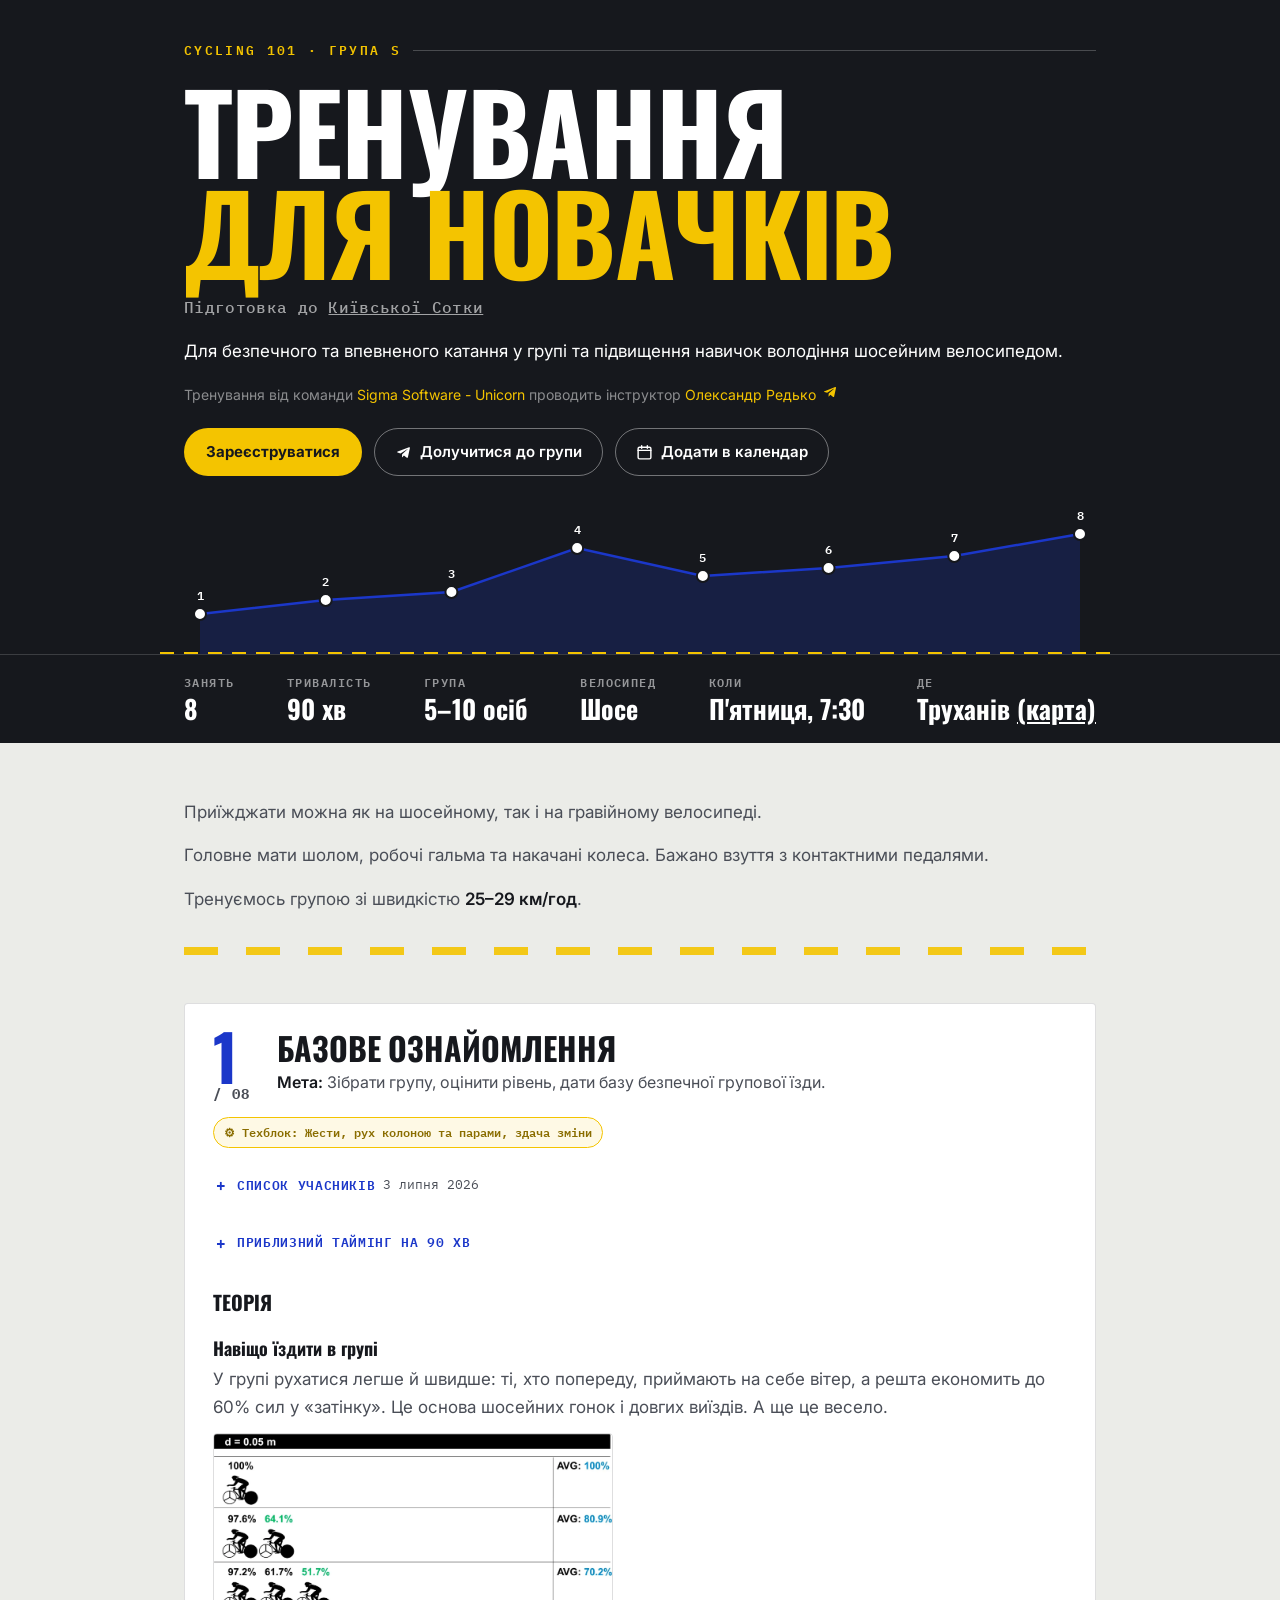
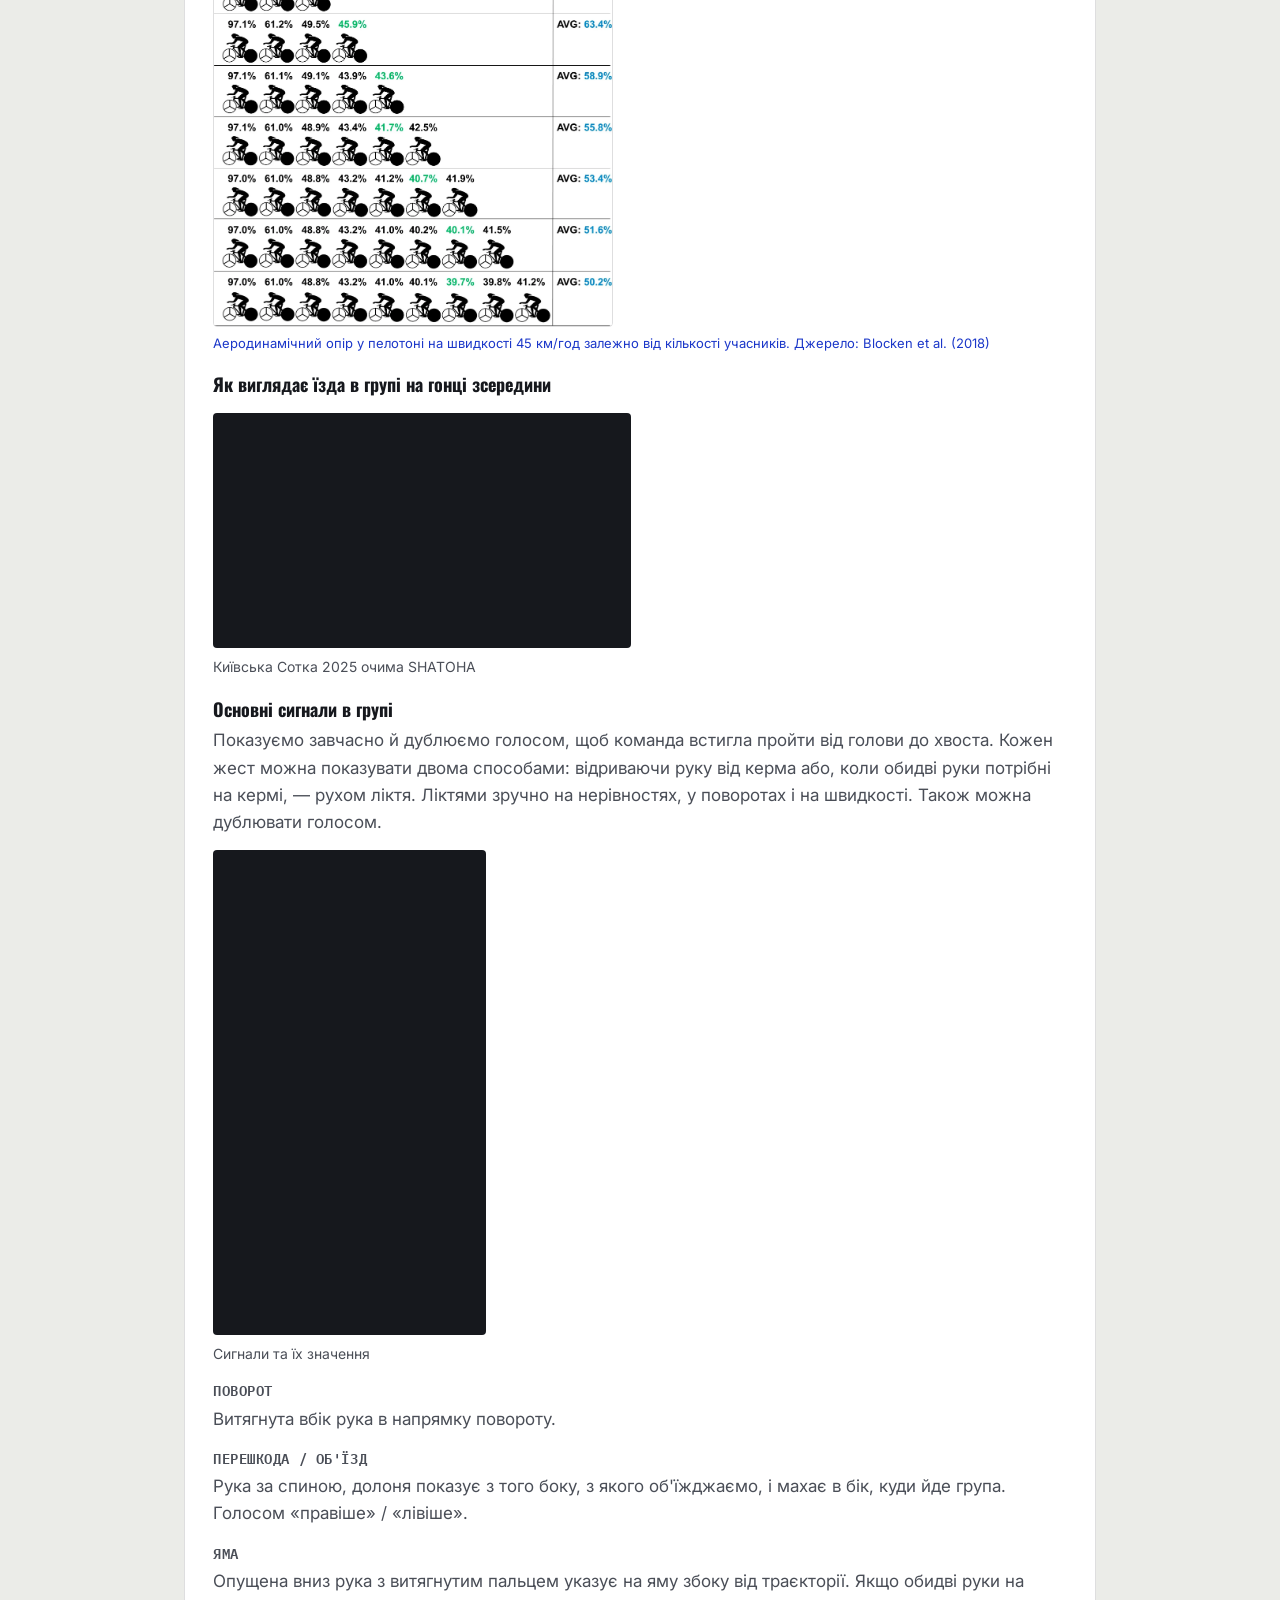
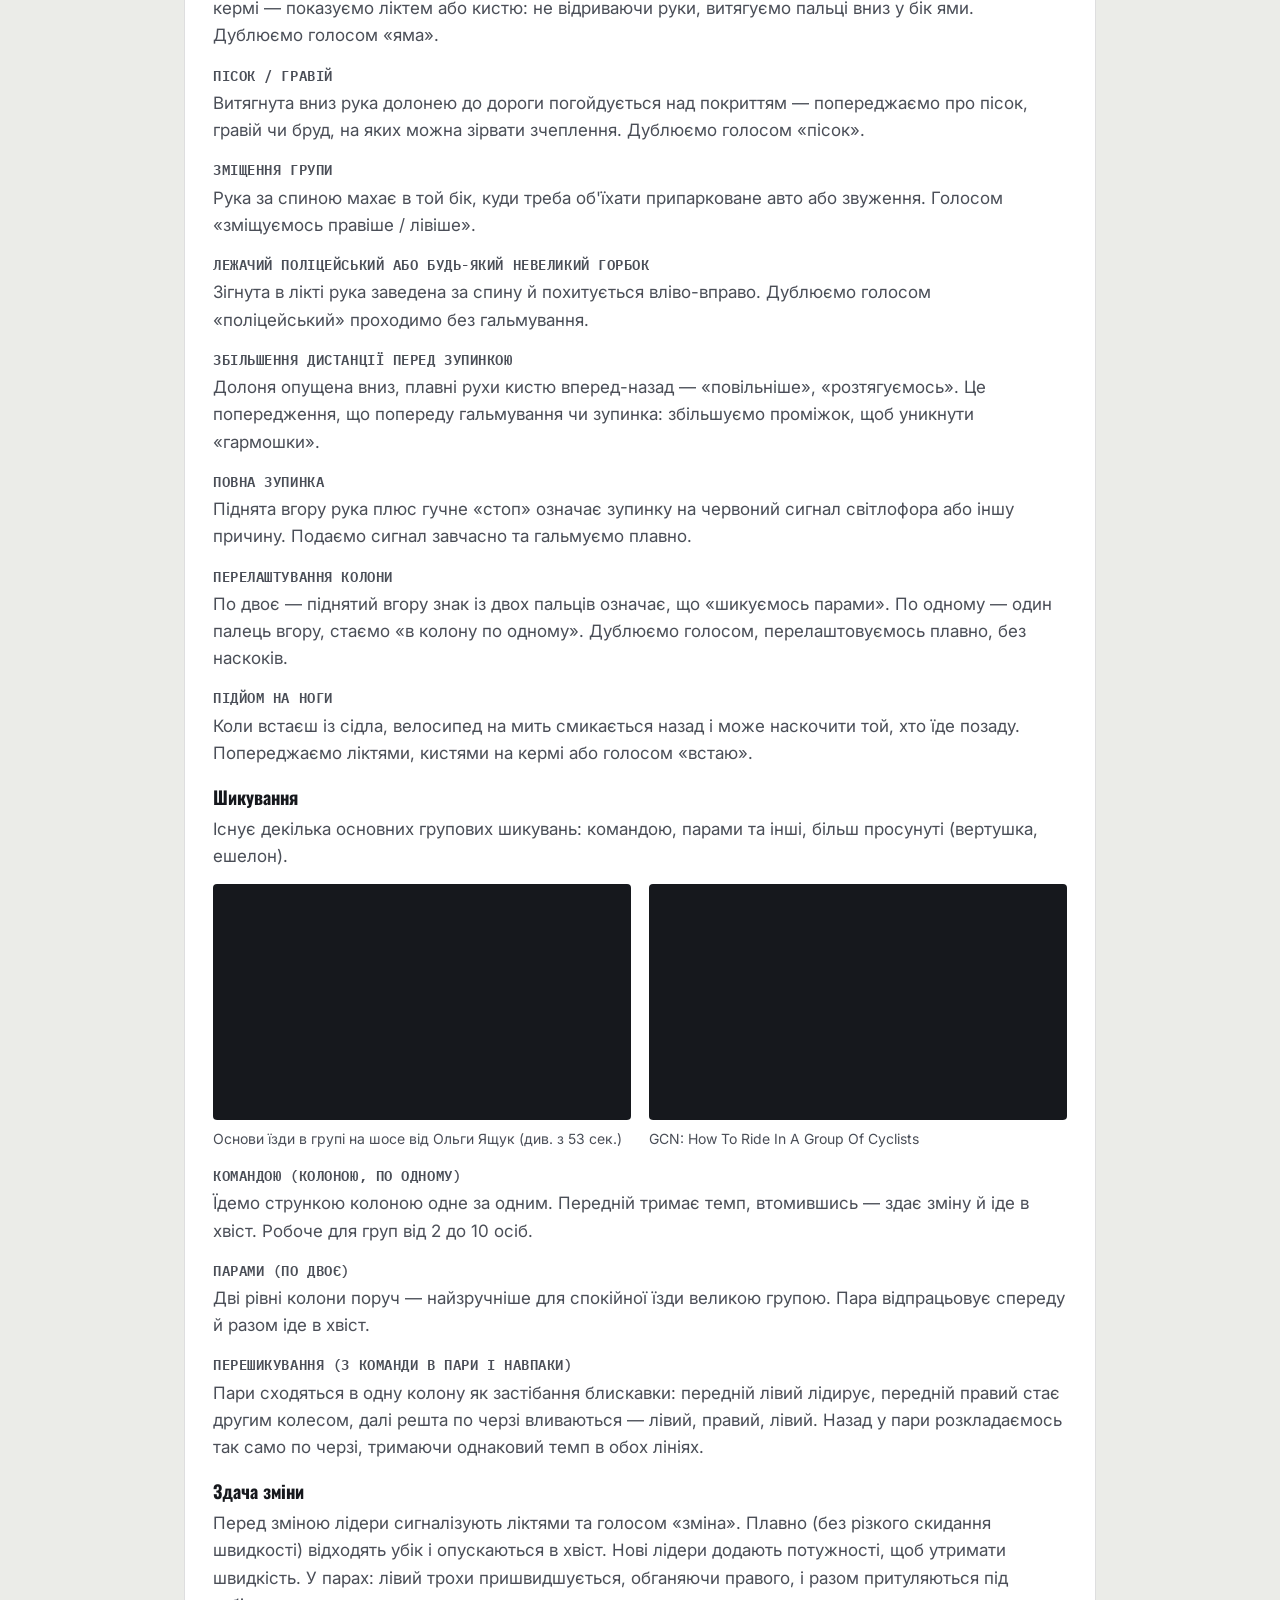
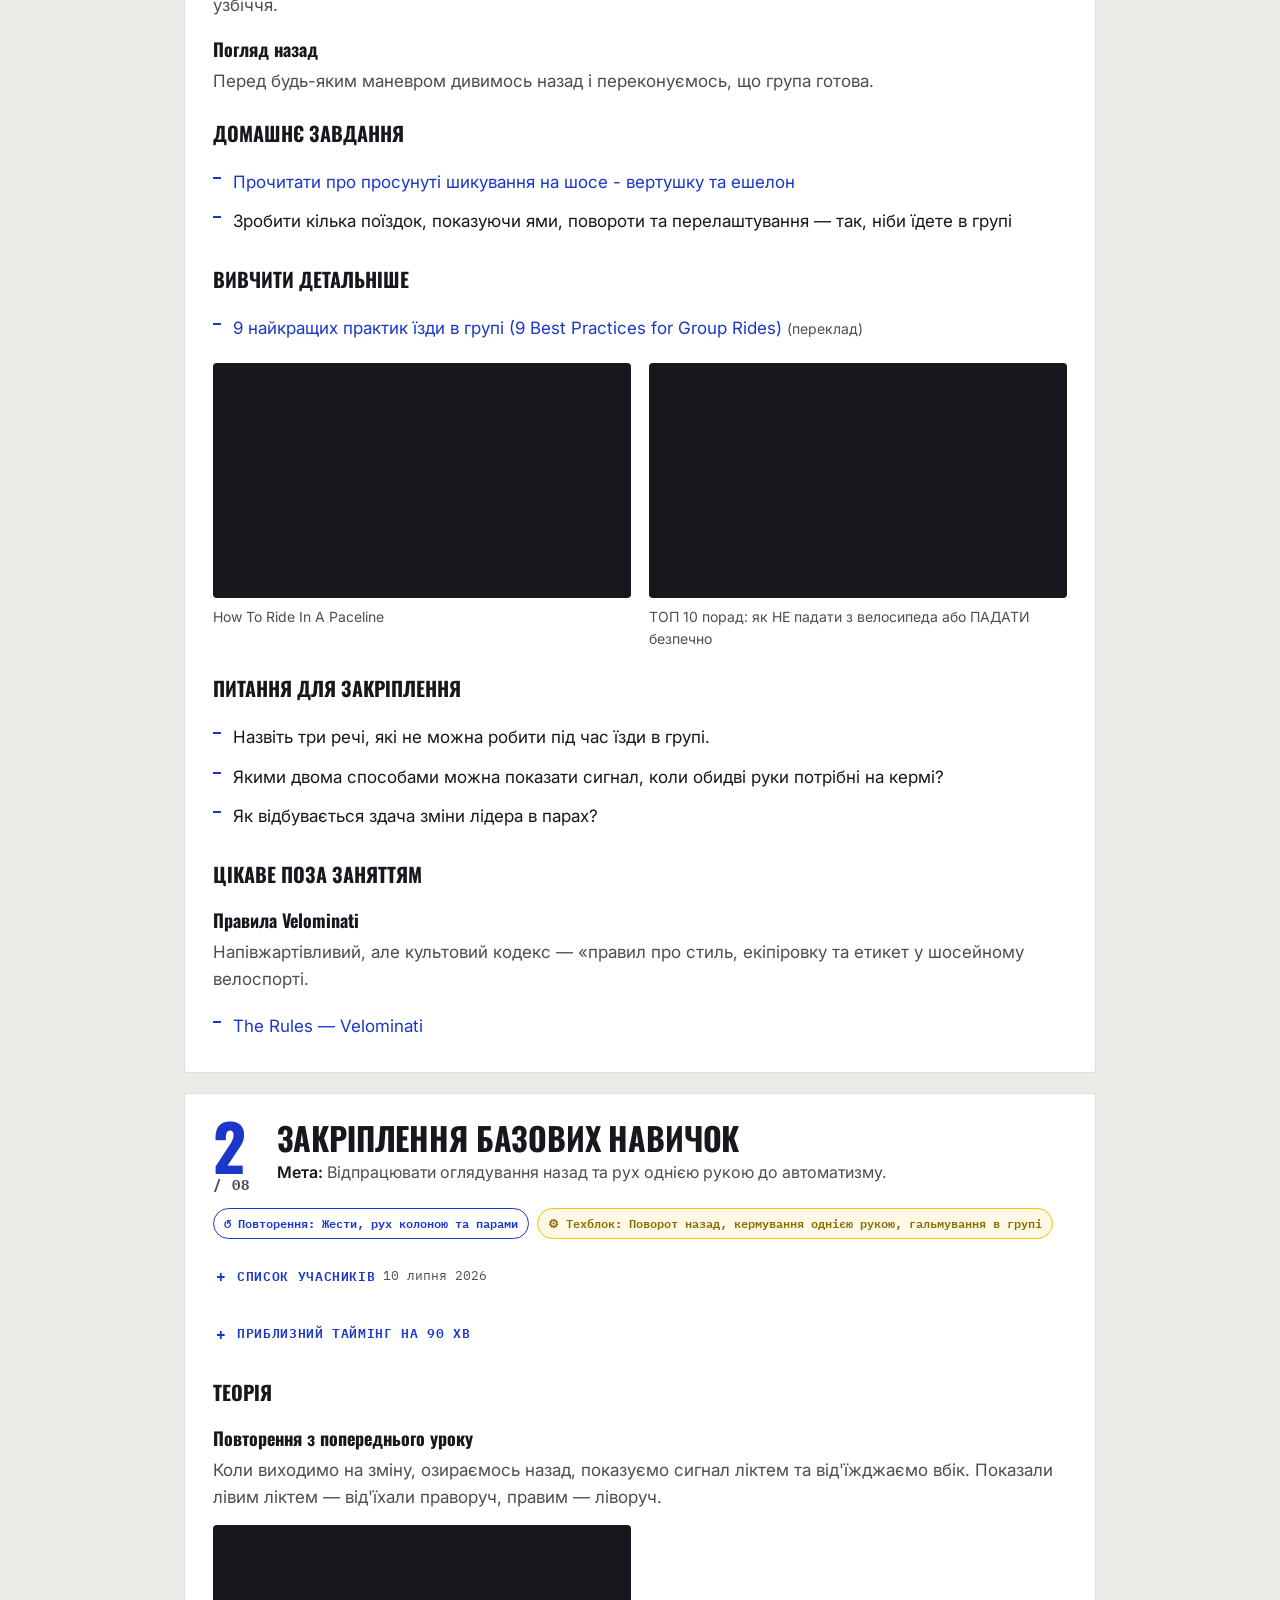
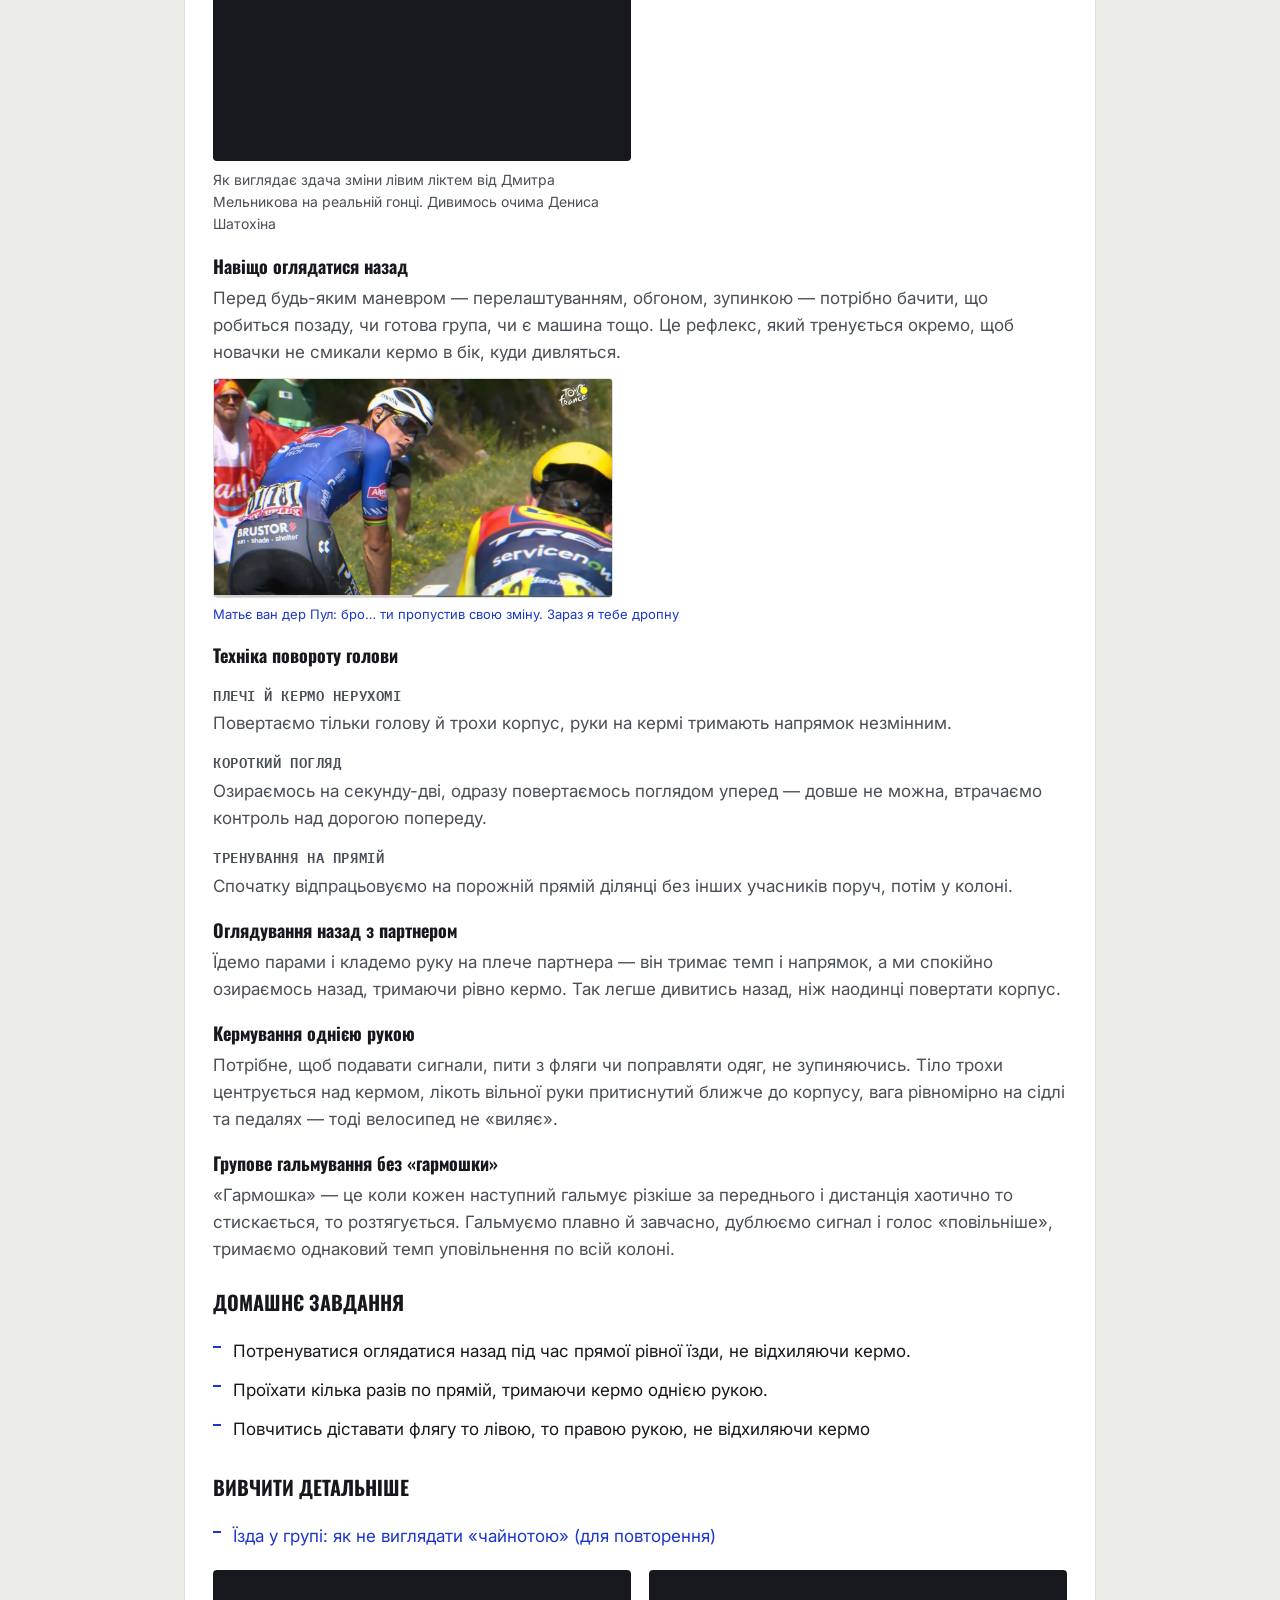
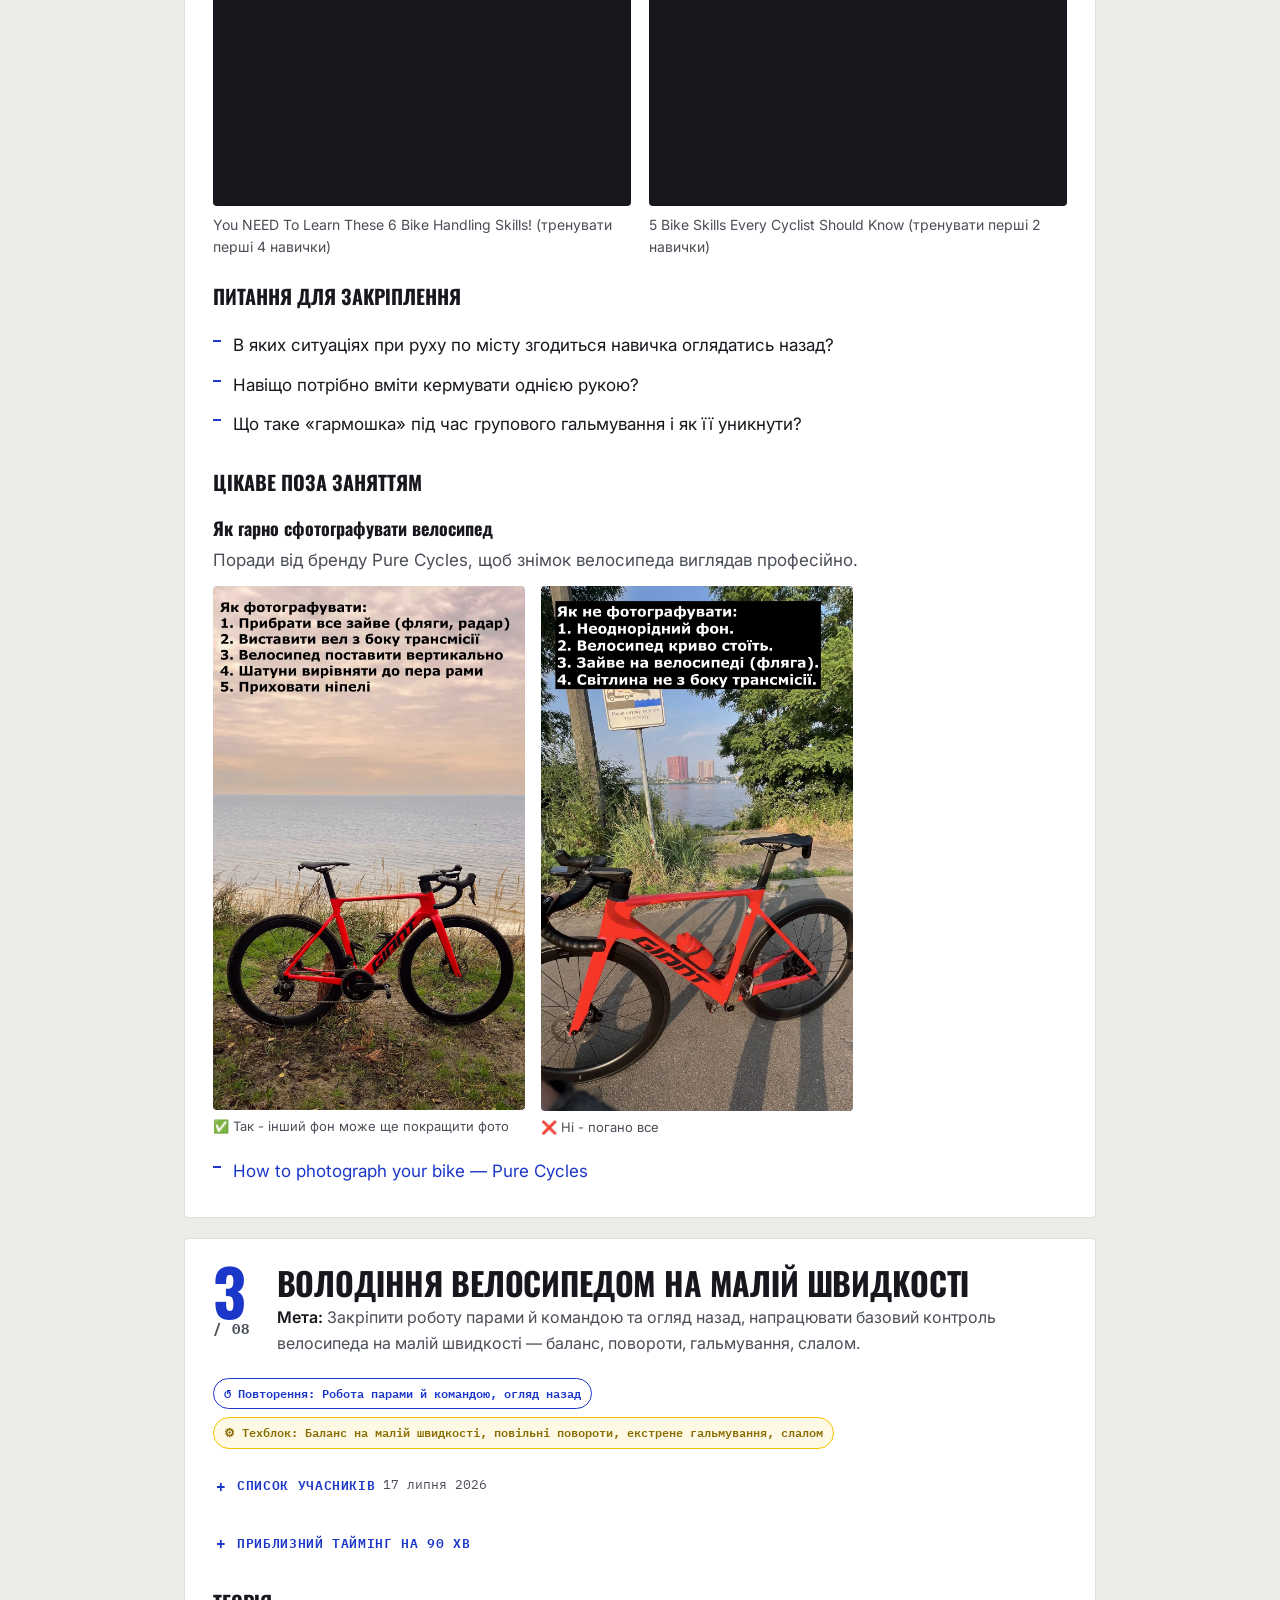
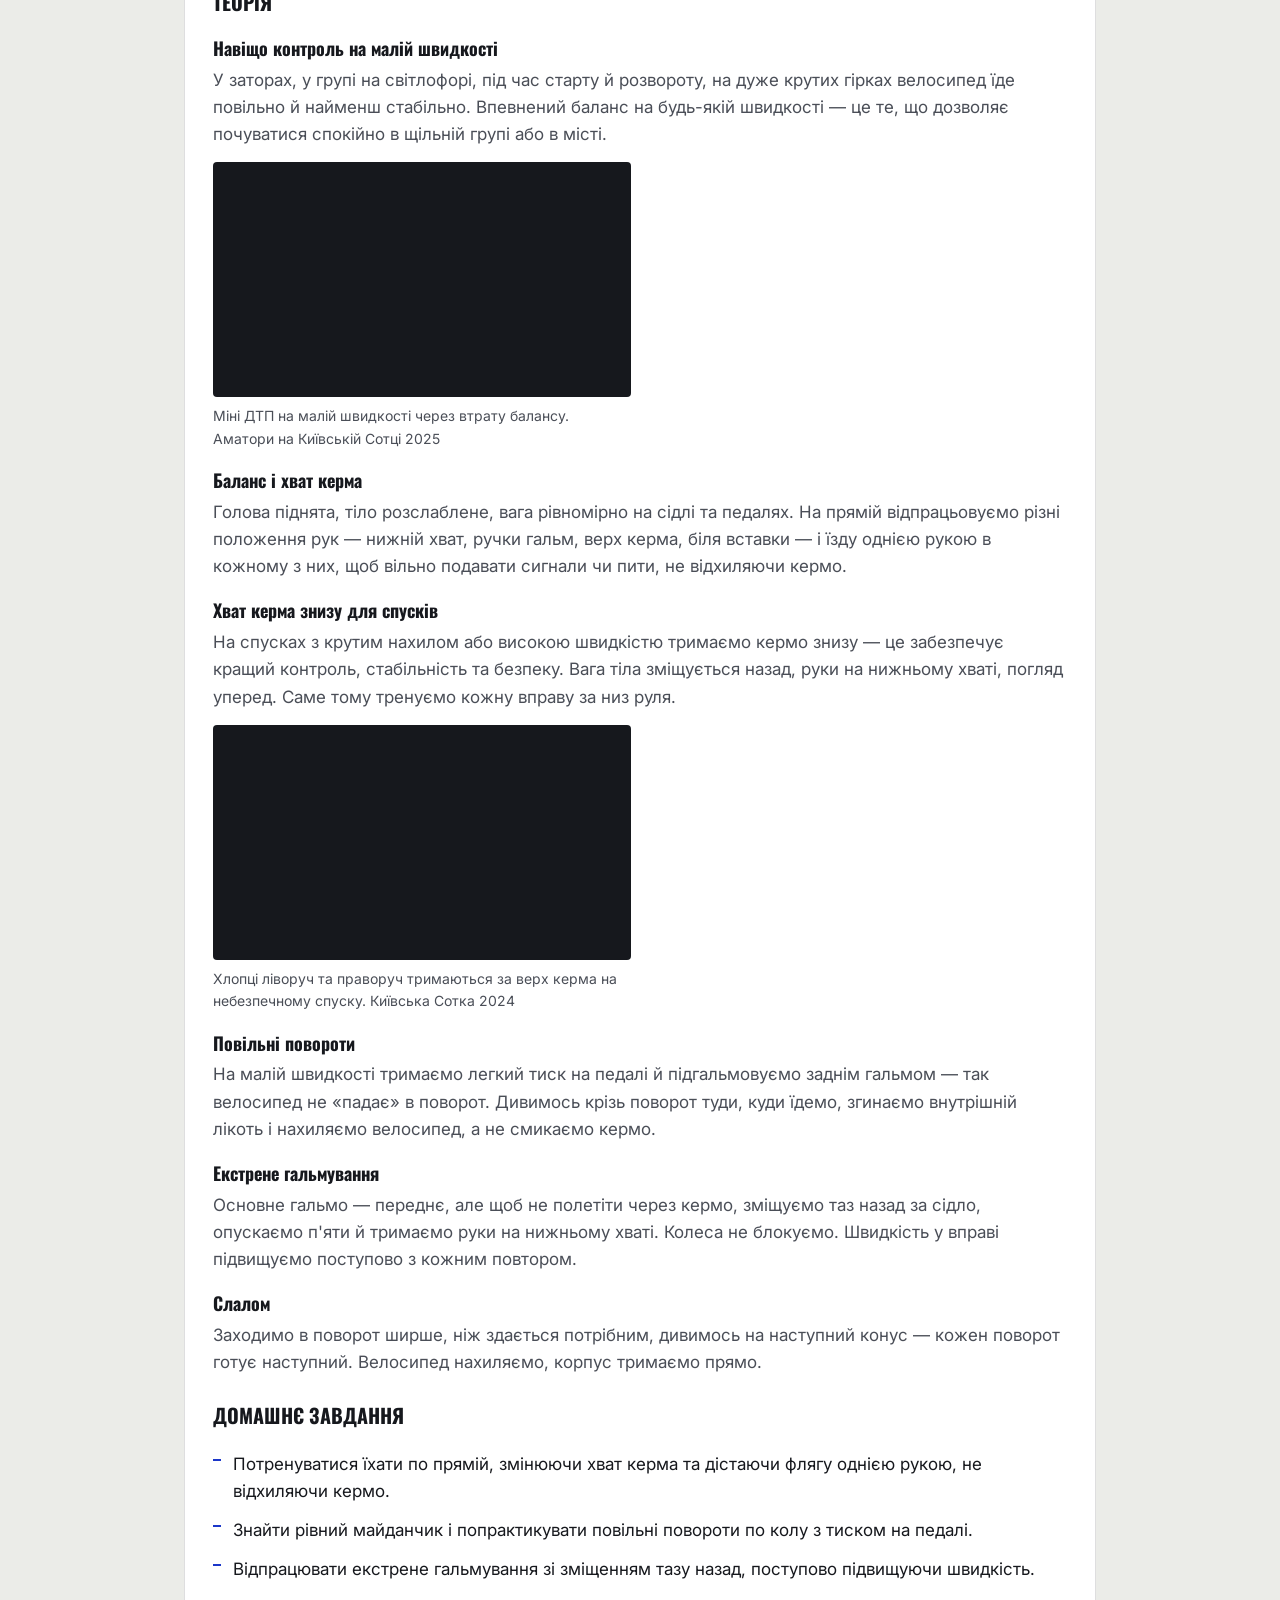
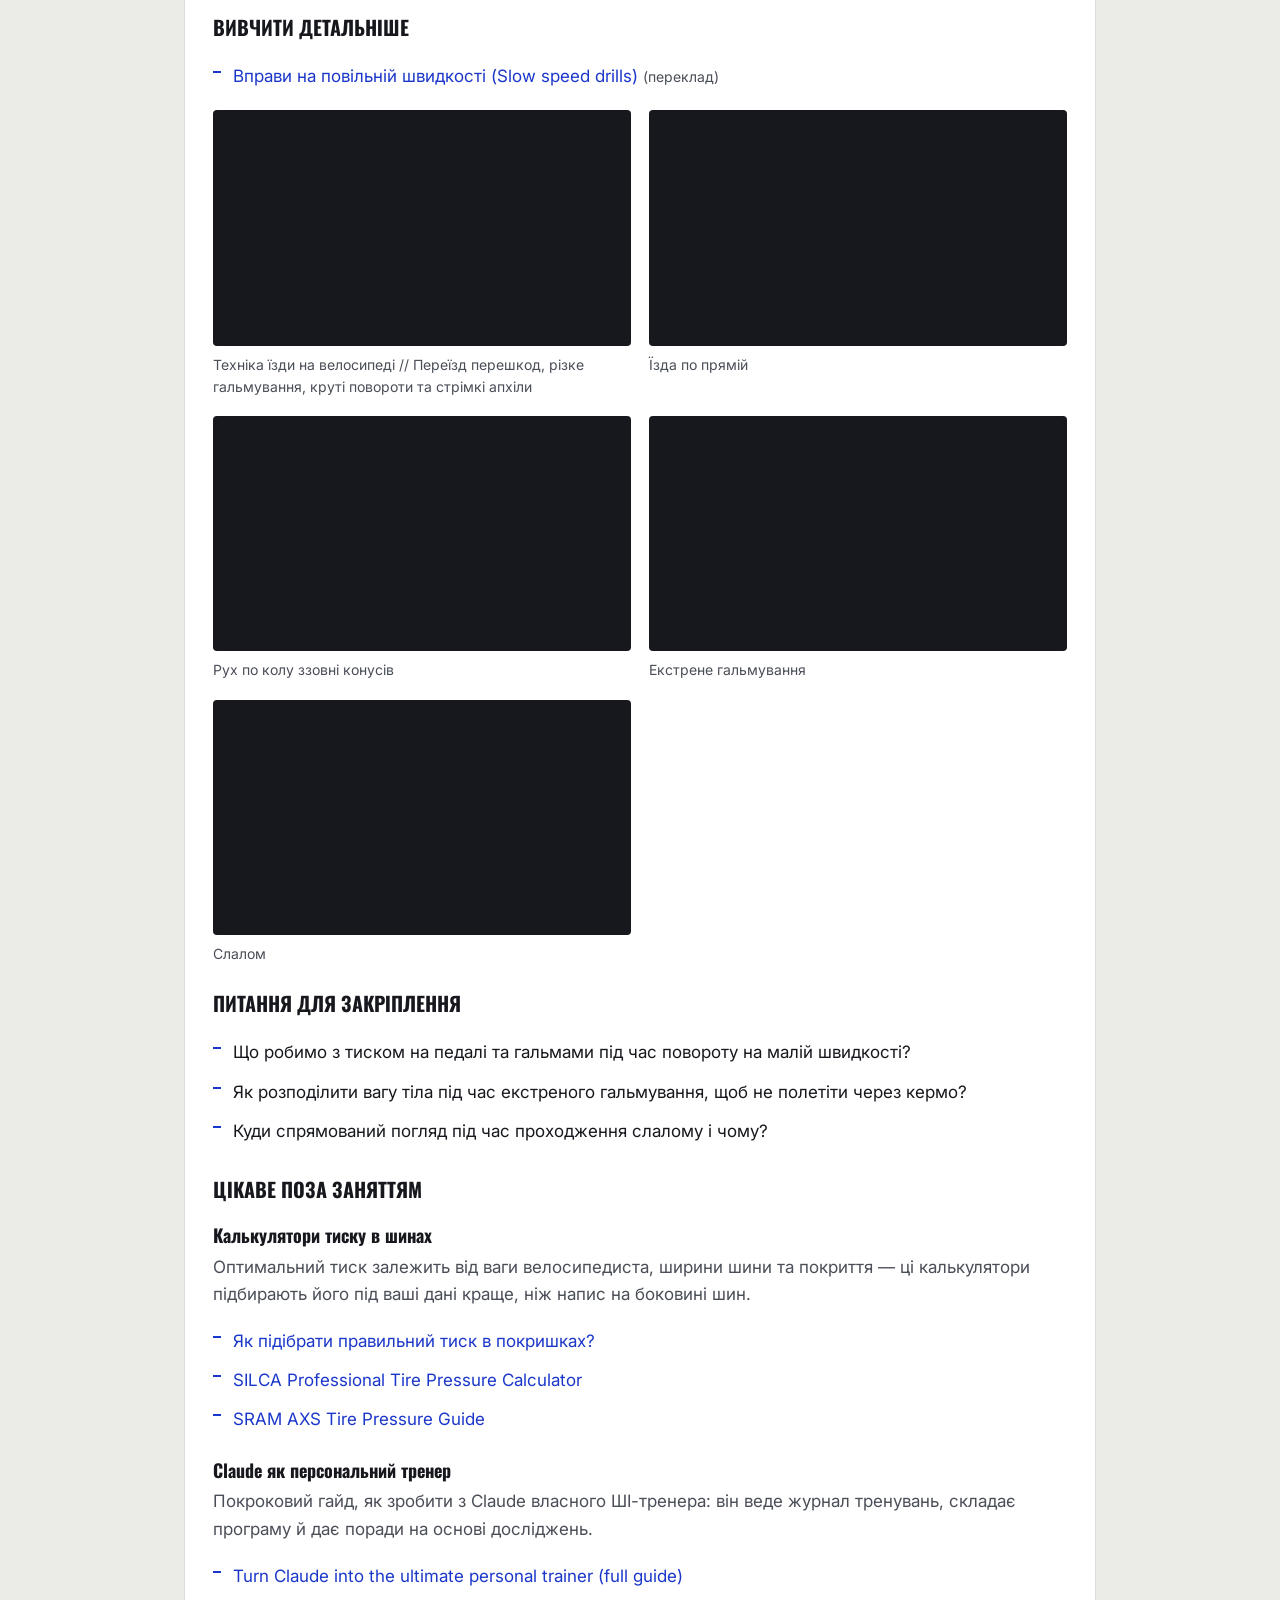
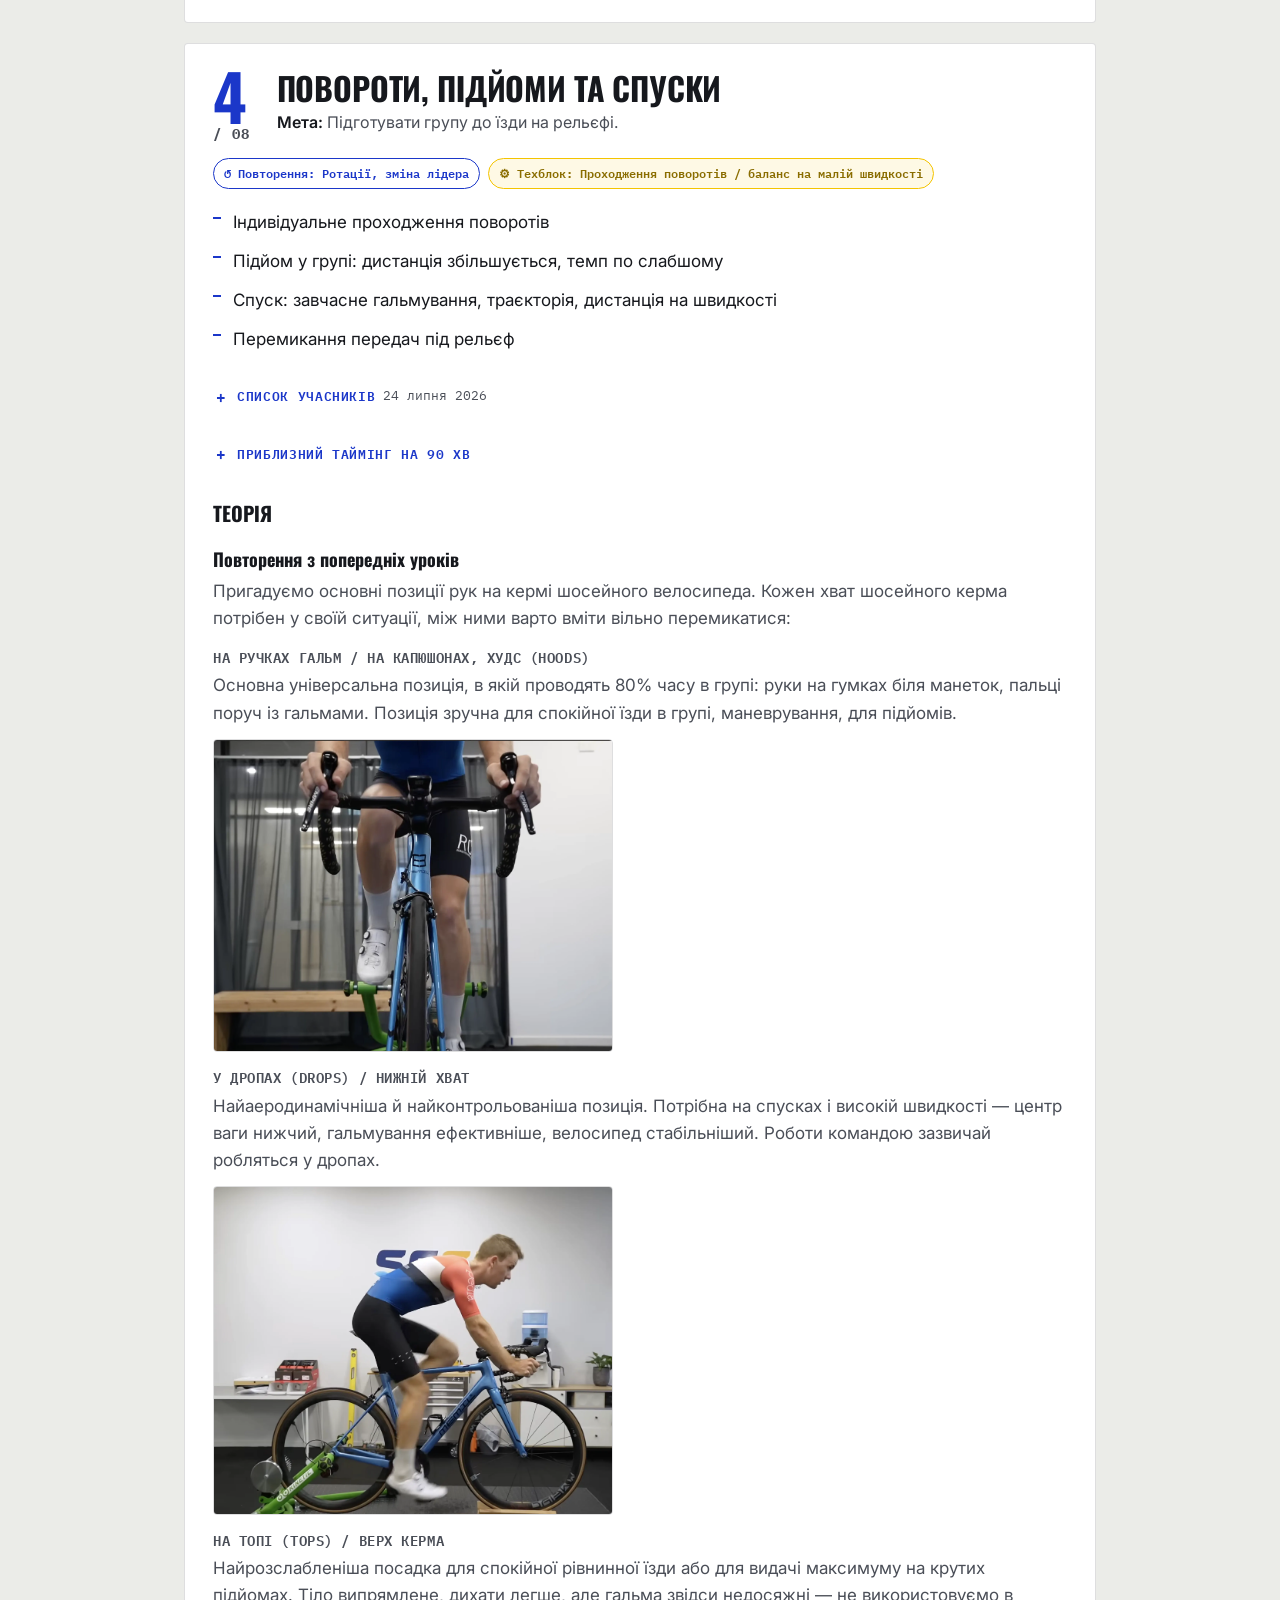
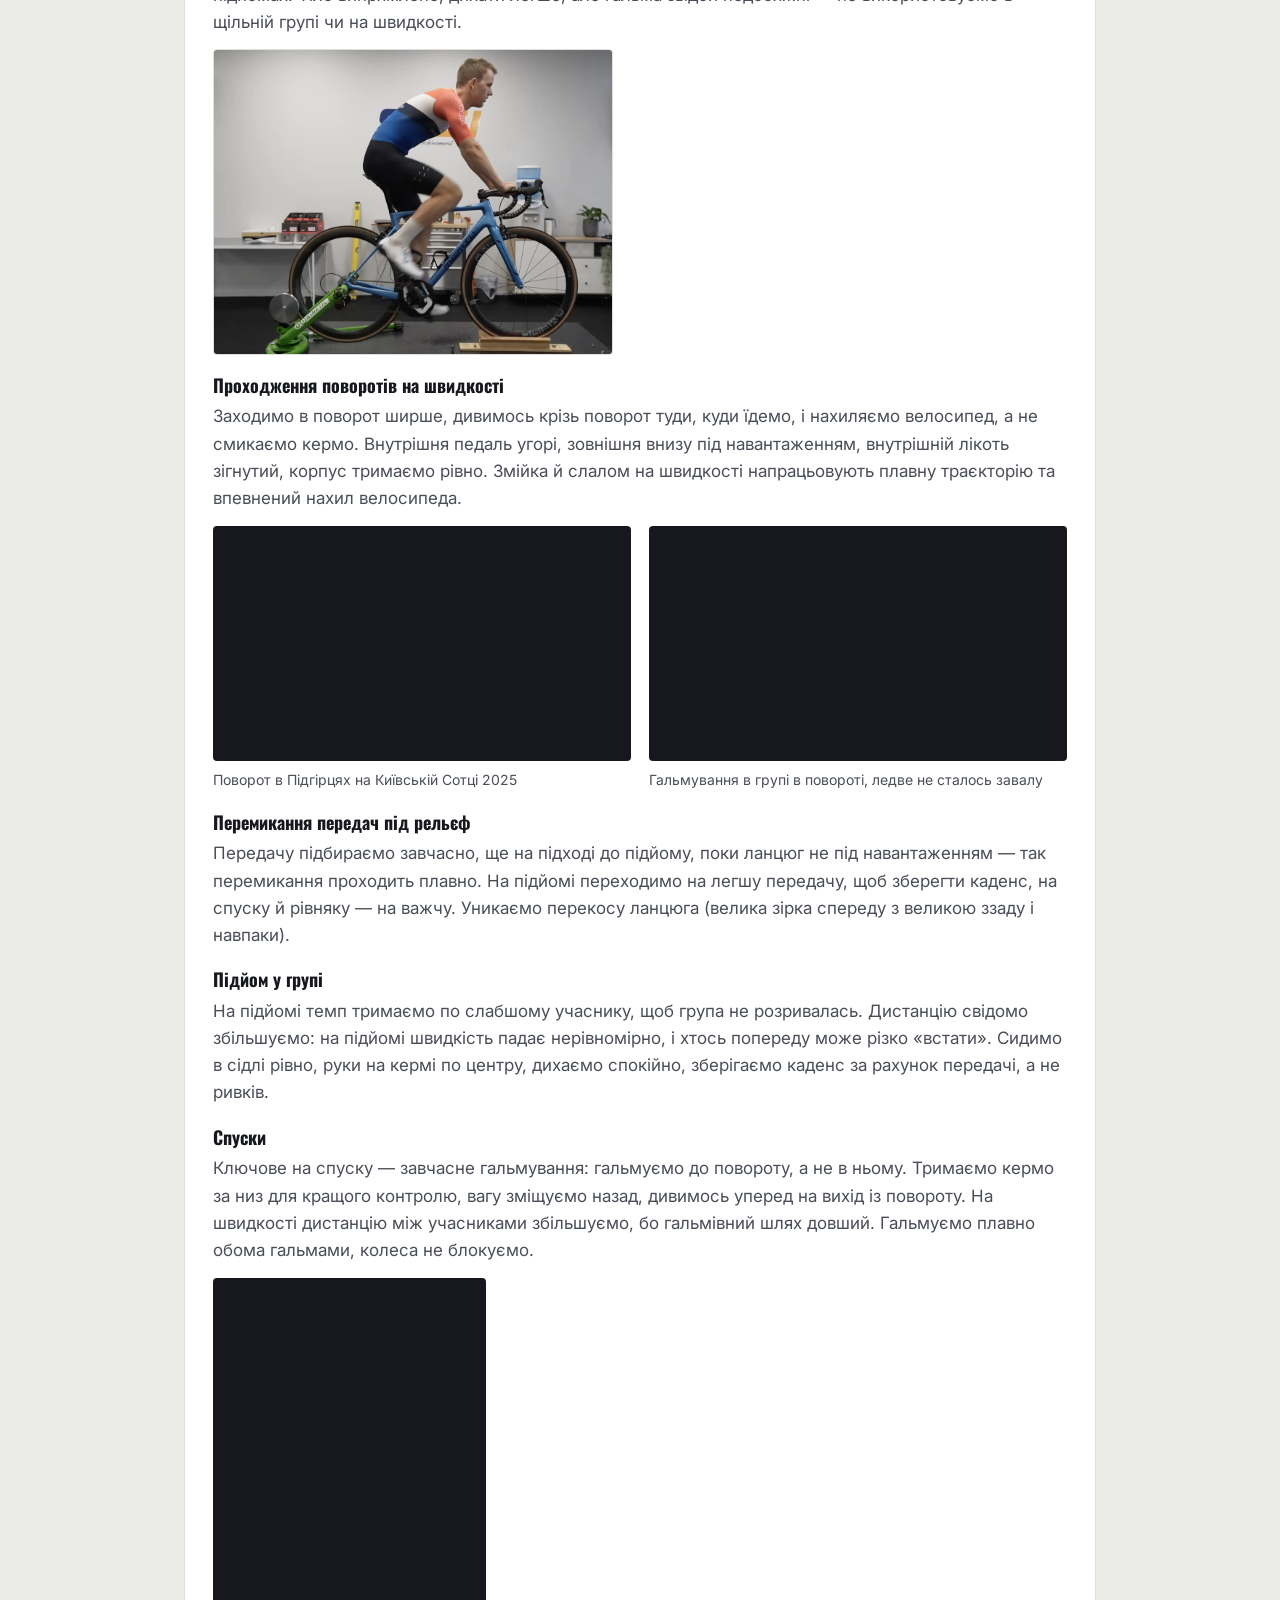
==== index.html @ 99a3ca24 "remove tracking from YouTube links" ====
<!doctype html>
<html lang="uk">
<head>
<meta charset="utf-8">
<meta name="viewport" content="width=device-width, initial-scale=1">
<title>Тренування для початківців — Підготовка до Київської Сотки</title>
<meta name="description" content="Серія з 8 тренувань для початківців: групова їзда, техніка, підготовка до гонки Київська Сотка.">

<link rel="icon" href="favicon.ico" sizes="any">
<link rel="icon" href="favicon.svg" type="image/svg+xml">
<link rel="apple-touch-icon" href="apple-touch-icon.png">

<meta property="og:type" content="website">
<meta property="og:url" content="https://cycling101.pp.ua/">
<meta property="og:title" content="Тренування для початківців — Підготовка до Київської Сотки">
<meta property="og:description" content="Серія з 8 тренувань для початківців: групова їзда, техніка, підготовка до гонки Київська Сотка.">
<meta property="og:image" content="https://cycling101.pp.ua/og-image.png">
<meta property="og:image:width" content="1200">
<meta property="og:image:height" content="630">
<meta property="og:locale" content="uk_UA">
<meta name="twitter:card" content="summary_large_image">
<meta name="twitter:title" content="Тренування для початківців — Підготовка до Київської Сотки">
<meta name="twitter:description" content="Серія з 8 тренувань для початківців: групова їзда, техніка, підготовка до гонки Київська Сотка.">
<meta name="twitter:image" content="https://cycling101.pp.ua/og-image.png">

<link rel="preconnect" href="https://fonts.googleapis.com">
<link rel="preconnect" href="https://fonts.gstatic.com" crossorigin>
<link href="https://fonts.googleapis.com/css2?family=Oswald:wght@500;600;700&family=Inter:wght@400;500;600&family=IBM+Plex+Mono:wght@500;600&display=swap" rel="stylesheet">
<style>
  :root{
    --paper:#EBECE8;
    --card:#FFFFFF;
    --ink:#16181D;
    --ink-soft:#4A4E57;
    --blue:#1B37C9;
    --blue-deep:#0D1C63;
    --signal:#F4C400;
    --line:rgba(22,24,29,.14);
    --line-strong:rgba(22,24,29,.28);
    --asphalt:#16181D;
  }
  *{box-sizing:border-box}
  html{scroll-behavior:smooth}
  @media (prefers-reduced-motion:reduce){html{scroll-behavior:auto}}
  body{
    margin:0;background:var(--paper);color:var(--ink);
    font-family:"Inter",system-ui,sans-serif;font-size:17px;line-height:1.6;
    -webkit-font-smoothing:antialiased;
    overflow-wrap:break-word;
  }
  a{color:var(--blue);text-decoration:none}
  a:hover{text-decoration:underline}
  /* Full-bleed background + centered content column, no wrapper element needed. */
  .bleed{padding-inline:max(24px,calc((100% - 912px) / 2))}

  /* ---- Hero (asphalt) ---- */
  .hero{background:var(--asphalt);color:#fff;padding-block:40px 0;overflow:hidden;position:relative}
  .eyebrow{
    font-family:"IBM Plex Mono",monospace;font-weight:600;font-size:13px;
    letter-spacing:.18em;text-transform:uppercase;color:var(--signal);
    margin:0 0 18px;display:flex;align-items:center;gap:12px;
  }
  .eyebrow::after{content:"";flex:1;height:1px;background:rgba(255,255,255,.22)}
  h1{
    font-family:"Oswald",sans-serif;font-weight:700;
    font-size:clamp(52px,11vw,110px);line-height:.92;letter-spacing:-.01em;
    text-transform:uppercase;margin:0;
  }
  h1 .sub{display:block;color:var(--signal)}
  .subtitle{
    font-family:"IBM Plex Mono",monospace;font-weight:500;font-size:16px;
    letter-spacing:.02em;color:rgba(255,255,255,.6);margin:14px 0 0;
  }
  .lede{
    max-width:560px;margin:22px 0 34px;color:rgba(255,255,255,.82);font-size:18px;
  }
  @media (min-width:820px){.lede{max-width:none;white-space:nowrap}}
  .lede b{color:#fff;font-weight:600}
  .subtitle a,.lede a{color:inherit;text-decoration:underline}
  .meta .v a{color:inherit;text-decoration:underline}
  .note{margin:0 0 22px;font-size:14px;color:rgba(255,255,255,.5)}
  .note b{color:rgba(255,255,255,.75);font-weight:600}
  .note a{color:var(--signal)}
  .cta-row{display:flex;flex-wrap:wrap;gap:12px;align-items:center;margin-bottom:28px}
  nav.cta-row{padding:0}
  .cta{
    display:inline-block;background:var(--signal);color:var(--asphalt);
    font-weight:700;font-size:15px;padding:12px 22px;border-radius:999px;
  }
  .cta:hover{text-decoration:none;filter:brightness(1.08)}
  .cta-alt{
    display:inline-flex;align-items:center;gap:8px;background:transparent;
    color:#fff;font-weight:600;font-size:15px;padding:11px 20px;border-radius:999px;
    border:1px solid rgba(255,255,255,.4);
  }
  .cta-alt:hover{text-decoration:none;border-color:var(--signal);color:var(--signal)}
  .cta-alt svg{display:block}
  .profile{position:relative;margin:0 -24px;height:150px}
  .profile svg{display:block;width:100%;height:100%}
  .stage-dot{cursor:pointer}
  .stage-dot circle{transition:r .15s ease, fill .15s ease}
  .stage-dot:hover circle,.stage-dot:focus-visible circle{r:9;fill:var(--signal)}
  .stage-dot text{
    font-family:"IBM Plex Mono",monospace;font-weight:600;font-size:12px;fill:#fff;
    pointer-events:none;
  }
  .stage-dot:focus-visible{outline:none}
  .stage-dot:focus-visible circle{stroke:var(--signal);stroke-width:3}

  /* ---- Meta strip (semantic list of specs) ---- */
  .meta{
    list-style:none;margin:0;
    display:flex;flex-wrap:wrap;gap:0;border-top:1px solid rgba(255,255,255,.16);
    background:var(--asphalt);color:#fff;
  }
  .meta li{padding:18px 28px 20px 0;margin-right:28px}
  @media (min-width:641px){
    .meta{flex-wrap:nowrap;justify-content:space-between}
    .meta li{padding-right:0;margin-right:20px}
    .meta li:last-child{margin-right:0}
    .meta .v{white-space:nowrap}
  }
  .meta .k{display:block;font-family:"IBM Plex Mono",monospace;font-size:12px;letter-spacing:.12em;
    text-transform:uppercase;color:rgba(255,255,255,.55);font-weight:600}
  .meta .v{display:block;font-family:"Oswald",sans-serif;font-weight:700;font-size:26px;line-height:1.1;margin-top:2px}

  /* ---- Intro ---- */
  .intro{padding-block:56px 20px}
  .intro p{max-width:none;color:var(--ink-soft);margin:0 0 16px}
  .intro p b{color:var(--ink);font-weight:600}
  .centerline{
    border:0;height:8px;margin:34px 0 0;
    background:repeating-linear-gradient(90deg,var(--signal) 0 34px,transparent 34px 62px);
    opacity:.9;
  }

  /* ---- Rules ---- */
  .rules{padding:0 0 20px}
  .rules h3{font-family:"Oswald",sans-serif;font-weight:700;text-transform:uppercase;
    font-size:24px;color:var(--ink);margin:0 0 8px}
  .rules > .wrap > p{color:var(--ink-soft);margin:0 0 4px}
  .rules .content-list{margin-top:14px}

  /* ---- Stages ---- */
  .stages{padding-block:8px 40px}
  .stage{
    background:var(--card);border:1px solid var(--line);border-radius:4px;
    margin:20px 0;padding:26px 28px;display:grid;grid-template-columns:auto 1fr;gap:0 26px;
    scroll-margin-top:20px;
  }
  .stage-num{
    font-family:"Oswald",sans-serif;font-weight:700;font-size:64px;line-height:.8;
    color:var(--blue);letter-spacing:-.02em;grid-row:1/3;
  }
  .stage-num .of{display:block;font-size:14px;font-family:"IBM Plex Mono",monospace;
    color:var(--ink-soft);letter-spacing:.1em;margin-top:8px}
  .stage-head h2{
    font-family:"Oswald",sans-serif;font-weight:700;font-size:32px;line-height:1;
    text-transform:uppercase;margin:2px 0 6px;letter-spacing:-.005em;
  }
  .stage-head h2 a{color:inherit}
  .stage-head h2 a:hover{color:var(--blue);text-decoration:none}
  .goal{color:var(--ink-soft);margin:0 0 16px;font-size:16px}
  .goal b{color:var(--ink);font-weight:600}
  .stage-body{grid-column:2}
  .stage-body.full{grid-column:1/3;margin-top:6px}

  .tags{display:flex;flex-wrap:wrap;gap:8px;margin:0 0 4px}
  .tag{
    font-family:"IBM Plex Mono",monospace;font-size:12px;font-weight:600;
    padding:5px 10px;border-radius:999px;border:1px solid var(--line-strong);
    color:var(--ink-soft);white-space:nowrap;
  }
  .tag.recap{border-color:var(--blue);color:var(--blue)}
  .tag.tech{border-color:var(--signal);color:#8a6d00;background:rgba(244,196,0,.1)}

  .content-list{margin:14px 0 0;padding:0;list-style:none}
  .content-list li{padding:6px 0 6px 20px;position:relative;color:var(--ink)}
  .translate-link{font-size:14px;color:var(--ink-soft)}
  .content-list li::before{content:"";position:absolute;left:0;top:14px;width:8px;height:2px;background:var(--blue)}

  /* Detailed timing table */
  .timing{margin:16px 0 0;border-top:1px solid var(--line)}
  .timing-row{display:grid;grid-template-columns:112px 1fr;gap:16px;padding:12px 0;border-bottom:1px solid var(--line);align-items:baseline}
  .timing-row .t{font-family:"IBM Plex Mono",monospace;font-weight:600;font-size:14px;color:var(--blue)}
  .timing-row .d strong{display:block;font-weight:600;margin-bottom:2px}
  .timing-row .d span{color:var(--ink-soft);font-size:15px}
  details.detail{margin-top:16px}
  details.detail summary{
    cursor:pointer;font-family:"IBM Plex Mono",monospace;font-size:13px;font-weight:600;
    letter-spacing:.05em;text-transform:uppercase;color:var(--blue);list-style:none;
    display:inline-flex;align-items:center;gap:8px;padding:8px 0;
  }
  details.detail summary .detail-date{color:var(--ink-soft);text-transform:none;letter-spacing:0;font-weight:400}
  details.detail summary::-webkit-details-marker{display:none}
  details.detail summary::before{content:"+";font-size:16px;width:16px;text-align:center}
  details.detail[open] summary::before{content:"–"}
  .participants-body{display:flex;flex-wrap:wrap;gap:24px;align-items:flex-start;margin-top:16px}
  .registered-people-img{display:block;max-width:260px;width:100%;flex:0 0 auto;border-radius:4px;border:1px solid var(--line)}
  .participants-names{margin:0;padding-left:22px;color:var(--ink);font-weight:600}
  .participants-names li{padding:6px 0}
  .participants-names li.instructor{color:var(--blue)}
  .participant-links{display:inline-flex;gap:6px;vertical-align:middle;margin-left:6px}
  .participant-links a{color:var(--ink-soft);display:inline-flex;align-items:center;gap:4px;font-family:"IBM Plex Mono",monospace;font-weight:400;font-size:13px}
  .participant-links a.strava-link img{display:block}
  .participant-links a:hover{color:var(--ink)}
  .homework-title{font-family:"Oswald",sans-serif;font-weight:700;text-transform:uppercase;
    font-size:20px;color:var(--ink);margin:22px 0 0}
  .theory{margin-top:6px}
  .theory-sub{font-family:"Oswald",sans-serif;font-weight:700;font-size:18px;
    color:var(--ink);margin:16px 0 4px}
  .theory-text{margin:0;color:var(--ink-soft)}
  .theory-fig{margin:12px 0 0}
  .theory-fig img{display:block;width:100%;max-width:400px;border-radius:4px;border:1px solid var(--line)}
  .theory-cap{margin-top:6px;font-size:13px;color:var(--ink-soft)}
  .theory-figs{display:grid;grid-template-columns:repeat(2,1fr);gap:16px;margin:12px 0 0;max-width:640px}
  .theory-figs .theory-fig{margin:0}
  .theory-figs img{width:100%;max-width:100%;height:auto;border:none}
  .theory-fig.bad .theory-cap{color:#c62828}
  .theory-nested{margin:8px 0 0}
  .theory-sub2{font-family:"IBM Plex Mono",monospace;font-weight:600;font-size:14px;
    text-transform:uppercase;letter-spacing:.04em;color:var(--ink-soft);margin:14px 0 4px}

  .video-grid{display:grid;grid-template-columns:repeat(auto-fill,minmax(380px,1fr));gap:18px;margin:14px 0 0}
  .video-card figure{margin:0}
  .video-card .frame{position:relative;aspect-ratio:16/9;border-radius:4px;overflow:hidden;background:var(--asphalt)}
  .video-card .frame iframe{position:absolute;inset:0;width:100%;height:100%;border:0}
  .video-card figcaption{margin-top:8px;font-size:14px;color:var(--ink-soft)}
  .ig-grid{display:grid;grid-template-columns:repeat(auto-fill,minmax(240px,1fr));gap:18px;margin:14px 0 0}
  .ig-card figure{margin:0}
  .ig-card .frame{position:relative;aspect-ratio:9/16;border-radius:4px;overflow:hidden;background:var(--asphalt)}
  .ig-card .frame iframe{position:absolute;inset:0;width:100%;height:100%;border:0}
  .ig-card figcaption{margin-top:8px;font-size:14px;color:var(--ink-soft)}

  /* ---- Footer ---- */
  footer{background:var(--asphalt);color:rgba(255,255,255,.7);padding-block:48px 56px;margin-top:20px}
  footer .centerline{margin:0 0 36px}
  footer h3{font-family:"Oswald",sans-serif;font-weight:700;text-transform:uppercase;
    font-size:24px;color:#fff;margin:0 0 12px}
  footer a{color:var(--signal)}
  footer .links{display:flex;flex-wrap:wrap;gap:24px;margin-top:8px}
  footer .rules-block{margin:0 0 40px}
  footer .rules-block p{margin:0 0 4px;color:rgba(255,255,255,.55)}
  footer .content-list li{color:rgba(255,255,255,.85)}
  footer .content-list li::before{background:var(--signal)}

  @media (max-width:640px){
    body{font-size:16px}
    .bleed{padding-inline:18px}
    .hero{padding-block:32px 0}
    .profile{margin:0 -18px}
    h1{font-size:clamp(44px,12.5vw,72px)}
    .lede{font-size:17px;margin:20px 0 28px}

    .meta{display:grid;grid-template-columns:1fr 1fr;gap:0}
    .meta li{padding:14px 16px 14px 0;margin-right:0;border-bottom:1px solid rgba(255,255,255,.1)}
    .meta .v{font-size:22px}

    .intro{padding-block:40px 20px}

    .stage{grid-template-columns:1fr;gap:0;padding:22px 18px}
    .stage-num{grid-row:auto;font-size:48px;margin-bottom:8px}
    .stage-body,.stage-body.full{grid-column:1}
    .stage-head h2{font-size:28px}
    .timing-row{grid-template-columns:76px 1fr;gap:12px}

    .tag{white-space:normal}

    .video-grid{grid-template-columns:1fr}
    .ig-grid{grid-template-columns:1fr}
    .registered-people-img{max-width:100%}
  }

  /* reveal */
  .stage{opacity:0;transform:translateY(14px)}
  .stage.in{opacity:1;transform:none;transition:opacity .5s ease,transform .5s ease}
  @media (prefers-reduced-motion:reduce){.stage{opacity:1;transform:none}}
</style>
</head>
<body>

<header class="hero bleed">
    <p class="eyebrow">Cycling 101 · Група S</p>
    <h1>Тренування<span class="sub">для новачків</span></h1>
    <p class="subtitle">Підготовка до <a href="https://velosotka.github.io/" target="_blank" rel="noopener">Київської Сотки</a></p>
    <p class="cede">Для безпечного та впевненого катання у групі та підвищення навичок володіння шосейним велосипедом.</p>
    <p class="note">Тренування від команди <a href="https://volovod.com" target="_blank" rel="noopener">Sigma Software - Unicorn</a> проводить інструктор <a href="https://instagram.com/oleksandr.red" target="_blank" rel="noopener">Олександр Редько</a> <a href="https://t.me/alexandear" target="_blank" rel="noopener" aria-label="Telegram" style="display:inline-flex;align-items:center;padding:2px"><svg viewBox="0 0 24 24" width="16" height="16" fill="currentColor" style="display:block;pointer-events:none"><path d="M9.78 18.65l.28-4.23 7.68-6.92c.34-.31-.07-.46-.52-.19L7.74 13.3 3.64 12c-.88-.25-.89-.86.2-1.3l15.97-6.16c.73-.33 1.43.18 1.15 1.3l-2.72 12.81c-.19.91-.74 1.13-1.5.71l-4.14-3.05-1.99 1.93c-.23.23-.42.42-.83.42z"/></svg></a></p>
    <nav class="cta-row" aria-label="Реєстрація та контакти">
      <a class="cta" href="https://volovod.com/trainings" target="_blank" rel="noopener">Зареєструватися</a>
      <a class="cta-alt" href="https://t.me/+NX635BITfD5lZWVi" target="_blank" rel="noopener">
        <svg viewBox="0 0 24 24" width="17" height="17" fill="currentColor"><path d="M9.78 18.65l.28-4.23 7.68-6.92c.34-.31-.07-.46-.52-.19L7.74 13.3 3.64 12c-.88-.25-.89-.86.2-1.3l15.97-6.16c.73-.33 1.43.18 1.15 1.3l-2.72 12.81c-.19.91-.74 1.13-1.5.71l-4.14-3.05-1.99 1.93c-.23.23-.42.42-.83.42z"/></svg>
        Долучитися до групи
      </a>
      <a class="cta-alt" href="https://calendar.google.com/calendar/render?action=TEMPLATE&text=%D0%A2%D1%80%D0%B5%D0%BD%D1%83%D0%B2%D0%B0%D0%BD%D0%BD%D1%8F+%D0%B4%D0%BB%D1%8F+%D0%BD%D0%BE%D0%B2%D0%B0%D1%87%D0%BA%D1%96%D0%B2+%7C+Sigma+Software+-+Unicorn&dates=20260703T073000%2F20260703T085900&ctz=Europe%2FKyiv&recur=RRULE%3AFREQ%3DWEEKLY%3BBYDAY%3DFR%3BCOUNT%3D8&location=FGRR%2B6M+Kyiv&details=%D0%97%D0%B1%D1%96%D1%80+%D0%BD%D0%B0+%D0%A2%D1%80%D1%83%D1%85%D0%B0%D0%BD%D0%BE%D0%B2%D0%BE%D0%BC%D1%83+%D0%BE%D1%81%D1%82%D1%80%D0%BE%D0%B2%D1%96%2C+%D0%BF%D0%B0%D1%80%D0%BA%D0%BE%D0%B2%D0%BA%D0%B0+%D0%B1%D1%96%D0%BB%D1%8F+%D0%9F%D1%96%D0%B2%D0%BD%D1%96%D1%87%D0%BD%D0%BE%D0%B3%D0%BE+%D0%BC%D0%BE%D1%81%D1%82%D1%83.%0A%0A%D0%87%D0%B7%D0%B4%D0%B0+%D0%B2+%D0%B3%D1%80%D1%83%D0%BF%D1%96+%D1%88%D0%BE%D1%81%D0%B5+%D0%B4%D0%BB%D1%8F+%D0%BF%D0%BE%D1%87%D0%B0%D1%82%D0%BA%D1%96%D0%B2%D1%86%D1%96%D0%B2%2C+%D1%82%D1%80%D0%B5%D0%BD%D1%83%D0%B2%D0%B0%D0%BD%D0%BD%D1%8F+%D0%BD%D0%B0+%D1%82%D0%B5%D1%85%D0%BD%D1%96%D0%BA%D1%83.%0A%0A%D0%A0%D0%B5%D1%94%D1%81%D1%82%D1%80%D0%B0%D1%86%D1%96%D1%8F%3A+https%3A%2F%2Fvolovod.com%2Ftrainings%0A%D0%94%D0%B5%D1%82%D0%B0%D0%BB%D1%8C%D0%BD%D1%96%D1%88%D0%B5%3A+https%3A%2F%2Fcycling101.pp.ua%2F" target="_blank" rel="noopener">
        <svg viewBox="0 0 24 24" width="17" height="17" fill="none" stroke="currentColor" stroke-width="2" stroke-linecap="round"><rect x="3" y="4.5" width="18" height="16.5" rx="2"/><line x1="3" y1="9" x2="21" y2="9"/><line x1="8" y1="2.5" x2="8" y2="6"/><line x1="16" y1="2.5" x2="16" y2="6"/></svg>
        Додати в календар
      </a>
    </nav>
    <nav class="profile" id="profile" aria-label="Заняття серії"></nav>
</header>

<ul class="meta bleed">
  <li><span class="k">Занять</span><span class="v">8</span></li>
  <li><span class="k">Тривалість</span><span class="v">90 хв</span></li>
  <li><span class="k">Група</span><span class="v">5–10 осіб</span></li>
  <li><span class="k">Велосипед</span><span class="v">Шосе</span></li>
  <li><span class="k">Коли</span><span class="v">П'ятниця, 7:30</span></li>
  <li><span class="k">Де</span><span class="v">Труханів <a href="https://www.google.com/maps/place/50.490547,30.541658" target="_blank" rel="noopener">(карта)</a></span></li>
</ul>

<section class="intro bleed">
  <p>Приїжджати можна як на шосейному, так і на гравійному велосипеді.</p>
  <p>Головне мати шолом, робочі гальма та накачані колеса. Бажано взуття з контактними педалями.</p>
  <p>Тренуємось групою зі швидкістю <b>25–29 км/год</b>.</p>
  <hr class="centerline">
</section>

<main class="stages bleed" id="stages"></main>

<footer class="bleed">
  <hr class="centerline">
  <section class="rules-block">
    <h3>Базові правила безпеки</h3>
    <p>Діють на кожному занятті незалежно від теми.</p>
    <ul class="content-list">
      <li>Шолом застібнутий завжди, гальма й колеса перевірені перед виїздом.</li>
      <li>Тримаємо дистанцію й не робимо різких гальмувань.</li>
      <li>Про перешкоду чи маневр попереджаємо голосом і жестом.</li>
      <li>Рухаємось передбачувано, без різких перестроювань у групі.</li>
      <li>Не обганяємо групу й не виїжджаємо наперед без команди.</li>
      <li>Чуємо та виконуємо команди тренера першими.</li>
    </ul>
  </section>
  <hr class="centerline">
  <h3>Автор</h3>
  <p><a href="https://github.com/alexandear" target="_blank" rel="noopener">Олександр Редько</a></p>
  <p><a href="https://github.com/alexandear/cycling101" target="_blank" rel="noopener">Код вебсайту</a></p>
</footer>

<script>
function picture(src, imgHtml){
  const webp = src.replace(/\.(jpe?g|png)$/i, '.webp');
  return `<picture><source srcset="${webp}" type="image/webp">${imgHtml}</picture>`;
}
const monthsGenitive=["січня","лютого","березня","квітня","травня","червня","липня","серпня","вересня","жовтня","листопада","грудня"];
function formatDate(src){
  // e.g. "images/registered_people_1_2026-07-03.png"
  const m=src.match(/(\d{4})-(\d{2})-(\d{2})/);
  if(!m) return '';
  return `${+m[3]} ${monthsGenitive[+m[2]-1]} ${m[1]}`;
}
const icons = {
  instagram:'<svg viewBox="0 0 24 24" width="16" height="16" fill="none" stroke="currentColor" stroke-width="2"><rect x="3" y="3" width="18" height="18" rx="5"/><circle cx="12" cy="12" r="4"/><circle cx="17.5" cy="6.5" r="1" fill="currentColor" stroke="none"/></svg>'
};
const stages = [
  {
    n:1, title:"Базове ознайомлення",
    goal:"Зібрати групу, оцінити рівень, дати базу безпечної групової їзди.",
    tech:"Жести, рух колоною та парами, здача зміни",
    registeredPeople:"images/registered_people_1_2026-07-03.png",
    participants:[
      {name:"Олександр",instagram:"https://instagram.com/oleksandr.red",strava:"https://www.strava.com/athletes/alexandear",instructor:true},
      {name:"Катерина",instagram:"https://www.instagram.com/cath.peackle/",strava:"https://www.strava.com/athletes/164546529"},
      {name:"Альона",instagram:"https://www.instagram.com/alyona.pechernaya/",strava:"https://www.strava.com/athletes/86595086"},
      {name:"Орест",instagram:"https://www.instagram.com/orestsokhar/"},
      {name:"Ірина",instagram:"https://www.instagram.com/irina_br9/",strava:"https://www.strava.com/athletes/115696681"},
      {name:"Антон",instagram:"https://www.instagram.com/anton.yemets/",strava:"https://www.strava.com/athletes/24726657"},
      {name:"Дмитро",instagram:"https://www.instagram.com/pandemoniy/",strava:"https://www.strava.com/athletes/63483286"}
    ],
    detailed:[
      ["7:30–7:40","Збір і знайомство","Кожен коротко про себе та чого хоче навчитися. Інструктор: правила безпеки (шолом, дистанція, не наскакувати на переднього). Презентація серії з 8 занять."],
      ["7:40–7:45","Переїзд до розминки","1000 м колоною від паркінгу — уже перша практика дистанції та рівного темпу."],
      ["7:45–8:10","Теорія: основи групової їзди","Основні жести (яма, перешкода, поворот, гальмування, звуження, зупинка). Колона та пари — коли яке шикування. Здача зміни. Роль переднього: ніколи не кидає крутити. Учасник показує здачу зміни вліво/вправо. Питання."],
      ["8:02–8:30","Практика — основний блок","Колоною: дистанція, рівна лінія, передача жестів. По двоє: рівняння з сусідом."],
      ["8:50–8:59","Підсумок","Повторення ключового: жести, роль переднього, здача зміни, погляд назад. План Заняття 2."],
      ["9:00","🕯️ Хвилина мовчання","Загальнонаціональна щоденна хвилина мовчання — зупиняємось, вшановуємо пам'ять."],
      ["9:01","☕ Кава та розмови","Опційно: їдемо спілкуватись у велокафе «Лайба»."],
    ],
    theory:[
      {h:"Навіщо їздити в групі", text:"У групі рухатися легше й швидше: ті, хто попереду, приймають на себе вітер, а решта економить до 60% сил у «затінку». Це основа шосейних гонок і довгих виїздів. А ще це весело.",
        img:"images/peloton-aerodynamics.jpg",
        imgAlt:"Розподіл аеродинамічного опору в пелотоні (CFD-моделювання)",
        imgLink:"https://www.sciencedirect.com/science/article/pii/S0167610518306755",
        imgCaption:"Аеродинамічний опір у пелотоні на швидкості 45 км/год залежно від кількості учасників. Джерело: Blocken et al. (2018)"},
      {h:"Як виглядає їзда в групі на гонці зсередини", text:"", links:[
        ["Київська Сотка 2025 очима SHATOHA","https://youtu.be/jwk9M4xmIdg"]
      ]},
      {h:"Основні сигнали в групі", text:"Показуємо завчасно й дублюємо голосом, щоб команда встигла пройти від голови до хвоста. Кожен жест можна показувати двома способами: відриваючи руку від керма або, коли обидві руки потрібні на кермі, — рухом ліктя. Ліктями зручно на нерівностях, у поворотах і на швидкості. Також можна дублювати голосом.", instagram:[
        ["Сигнали та їх значення","https://www.instagram.com/reel/DZ9y-mmsvYU/"]
      ], items:[
        {h:"Поворот", text:"Витягнута вбік рука в напрямку повороту."},
        {h:"Перешкода / об'їзд", text:"Рука за спиною, долоня показує з того боку, з якого об'їжджаємо, і махає в бік, куди йде група. Голосом «правіше» / «лівіше»."},
        {h:"Яма", text:"Опущена вниз рука з витягнутим пальцем указує на яму збоку від траєкторії. Якщо обидві руки на кермі — показуємо ліктем або кистю: не відриваючи руки, витягуємо пальці вниз у бік ями. Дублюємо голосом «яма»."},
        {h:"Пісок / гравій", text:"Витягнута вниз рука долонею до дороги погойдується над покриттям — попереджаємо про пісок, гравій чи бруд, на яких можна зірвати зчеплення. Дублюємо голосом «пісок»."},
        {h:"Зміщення групи", text:"Рука за спиною махає в той бік, куди треба об'їхати припарковане авто або звуження. Голосом «зміщуємось правіше / лівіше»."},
        {h:"Лежачий поліцейський або будь-який невеликий горбок", text:"Зігнута в лікті рука заведена за спину й похитується вліво-вправо. Дублюємо голосом «поліцейський» проходимо без гальмування."},
        {h:"Збільшення дистанції перед зупинкою", text:"Долоня опущена вниз, плавні рухи кистю вперед-назад — «повільніше», «розтягуємось». Це попередження, що попереду гальмування чи зупинка: збільшуємо проміжок, щоб уникнути «гармошки»."},
        {h:"Повна зупинка", text:"Піднята вгору рука плюс гучне «стоп» означає зупинку на червоний сигнал світлофора або іншу причину. Подаємо сигнал завчасно та гальмуємо плавно."},
        {h:"Перелаштування колони", text:"По двоє — піднятий вгору знак із двох пальців означає, що «шикуємось парами». По одному — один палець вгору, стаємо «в колону по одному». Дублюємо голосом, перелаштовуємось плавно, без наскоків."},
        {h:"Підйом на ноги", text:"Коли встаєш із сідла, велосипед на мить смикається назад і може наскочити той, хто їде позаду. Попереджаємо ліктями, кистями на кермі або голосом «встаю»."}
      ]},
      {h:"Шикування", text:"Існує декілька основних групових шикувань: командою, парами та інші, більш просунуті (вертушка, ешелон).", links:[
        ["Основи їзди в групі на шосе від Ольги Ящук (див. з 53 сек.)","https://youtu.be/UK1V7Y-IytE"],
        ["GCN: How To Ride In A Group Of Cyclists","https://youtu.be/93dprSqdL5s"]
      ], items:[
        {h:"Командою (колоною, по одному)", text:"Їдемо стрункою колоною одне за одним. Передній тримає темп, втомившись — здає зміну й іде в хвіст. Робоче для груп від 2 до 10 осіб."},
        {h:"Парами (по двоє)", text:"Дві рівні колони поруч — найзручніше для спокійної їзди великою групою. Пара відпрацьовує спереду й разом іде в хвіст."},
        {h:"Перешикування (з команди в пари і навпаки)", text:"Пари сходяться в одну колону як застібання блискавки: передній лівий лідирує, передній правий стає другим колесом, далі решта по черзі вливаються — лівий, правий, лівий. Назад у пари розкладаємось так само по черзі, тримаючи однаковий темп в обох лініях."}
      ]},
      {h:"Здача зміни", text:"Перед зміною лідери сигналізують ліктями та голосом «зміна». Плавно (без різкого скидання швидкості) відходять убік і опускаються в хвіст. Нові лідери додають потужності, щоб утримати швидкість. У парах: лівий трохи пришвидшується, обганяючи правого, і разом притуляються під узбіччя."},
      {h:"Погляд назад", text:"Перед будь-яким маневром дивимось назад і переконуємось, що група готова."}
    ],
    homework:[
      ["Прочитати про просунуті шикування на шосе - вертушку та ешелон","https://volovod.com/must-read"],
      ["Зробити кілька поїздок, показуючи ями, повороти та перелаштування — так, ніби їдете в групі",""]
    ],
    articles:[
      ["9 найкращих практик їзди в групі (9 Best Practices for Group Rides)","https://usacycling.org/article/9-best-practices-for-group-rides","https://usacycling-org.translate.goog/article/9-best-practices-for-group-rides?_x_tr_sl=en&_x_tr_tl=uk&_x_tr_hl=en&_x_tr_pto=wapp"]
    ],
    links:[
      ["How To Ride In A Paceline","https://youtu.be/I6LITUc8SMg"],
      ["ТОП 10 порад: як НЕ падати з велосипеда або ПАДАТИ безпечно","https://youtu.be/Gi-10Ps7SGE"]
    ],
    questions:[
      "Назвіть три речі, які не можна робити під час їзди в групі.",
      "Якими двома способами можна показати сигнал, коли обидві руки потрібні на кермі?",
      "Як відбувається здача зміни лідера в парах?"
    ],
    extra:[
      {h:"Правила Velominati", text:"Напівжартівливий, але культовий кодекс — «правил про стиль, екіпіровку та етикет у шосейному велоспорті.", articles:[
        ["The Rules — Velominati","https://www.velominati.com/the-rules/"]
      ]}
    ]
  },
  {
    n:2, title:"Закріплення базових навичок",
    goal:"Відпрацювати оглядування назад та рух однією рукою до автоматизму.",
    recap:"Жести, рух колоною та парами",
    tech:"Поворот назад, кермування однією рукою, гальмування в групі",
    registeredPeople:"images/registered_people_2_2026-07-10.webp",
    participants:[
      {name:"Олександр",instagram:"https://instagram.com/oleksandr.red",strava:"https://www.strava.com/athletes/alexandear",instructor:true},
      {name:"Катерина",instagram:"https://www.instagram.com/cath.peackle/",strava:"https://www.strava.com/athletes/164546529"},
      {name:"Орест",instagram:"https://www.instagram.com/orestsokhar/"},
      {name:"Володимир",instagram:"https://www.instagram.com/priadka_volodymyr/",strava:"https://www.strava.com/athletes/165044567"}
    ],
    detailed:[
      ["7:30–7:35","Збір","Коротке нагадування базових правил безпеки. План заняття."],
      ["7:35–7:45","Переїзд до розминки","Колоною, повторюємо дистанцію та жести із заняття 1."],
      ["7:45–8:05","Теорія: погляд назад і кермування однією рукою","Чому і коли озираємось назад. Техніка повороту голови без відхилення керма. Положення тіла й хват керма однією рукою."],
      ["8:05–8:35","Практика — оглядування назад","По черзі, тримаючи рівну лінію та темп, озираємось назад за командою й самостійно."],
      ["8:35–8:55","Практика — гальмування в групі","Плавне гальмування колоною й парами без «гармошки»: рівномірний відкат тиску на гальма, збільшення дистанції завчасно."],
      ["8:55–9:00","Підсумок","Повторення ключового: погляд назад, одна рука на кермі, плавне гальмування. План заняття 3."],
      ["9:00","🕯️ Хвилина мовчання","Загальнонаціональна щоденна хвилина мовчання — зупиняємось, вшановуємо пам'ять."],
      ["9:01","☕ Кава та розмови","Опційно: їдемо спілкуватись у велокафе «Лайба»."],
    ],
    theory:[
      {h:"Повторення з попереднього уроку", text:"Коли виходимо на зміну, озираємось назад, показуємо сигнал ліктем та від'їжджаємо вбік. Показали лівим ліктем — від'їхали праворуч, правим — ліворуч.", links:[
        ["Як виглядає здача зміни лівим ліктем від Дмитра Мельникова на реальній гонці. Дивимось очима Дениса Шатохіна","https://youtu.be/IogNBu8Kd8M"]
      ]},
      {h:"Навіщо оглядатися назад", text:"Перед будь-яким маневром — перелаштуванням, обгоном, зупинкою — потрібно бачити, що робиться позаду, чи готова група, чи є машина тощо. Це рефлекс, який тренується окремо, щоб новачки не смикали кермо в бік, куди дивляться.",
        img:"images/mvdp_stare.png",
        imgAlt:"Матьє ван дер Пул озирається назад під час гонки",
        imgLink:"https://www.threads.com/@cycling4sanity/post/DatrZNJkjEJ",
        imgCaption:"Матьє ван дер Пул: бро… ти пропустив свою зміну. Зараз я тебе дропну"},
      {h:"Техніка повороту голови", items:[
        {h:"Плечі й кермо нерухомі", text:"Повертаємо тільки голову й трохи корпус, руки на кермі тримають напрямок незмінним."},
        {h:"Короткий погляд", text:"Озираємось на секунду-дві, одразу повертаємось поглядом уперед — довше не можна, втрачаємо контроль над дорогою попереду."},
        {h:"Тренування на прямій", text:"Спочатку відпрацьовуємо на порожній прямій ділянці без інших учасників поруч, потім у колоні."},
      ]},
      {h:"Оглядування назад з партнером", text:"Їдемо парами і кладемо руку на плече партнера — він тримає темп і напрямок, а ми спокійно озираємось назад, тримаючи рівно кермо. Так легше дивитись назад, ніж наодинці повертати корпус."},
      {h:"Кермування однією рукою", text:"Потрібне, щоб подавати сигнали, пити з фляги чи поправляти одяг, не зупиняючись. Тіло трохи центрується над кермом, лікоть вільної руки притиснутий ближче до корпусу, вага рівномірно на сідлі та педалях — тоді велосипед не «виляє»."},
      {h:"Групове гальмування без «гармошки»", text:"«Гармошка» — це коли кожен наступний гальмує різкіше за переднього і дистанція хаотично то стискається, то розтягується. Гальмуємо плавно й завчасно, дублюємо сигнал і голос «повільніше», тримаємо однаковий темп уповільнення по всій колоні."}
    ],
    homework:[
      ["Потренуватися оглядатися назад під час прямої рівної їзди, не відхиляючи кермо.",""],
      ["Проїхати кілька разів по прямій, тримаючи кермо однією рукою.",""],
      ["Повчитись діставати флягу то лівою, то правою рукою, не відхиляючи кермо",""],
    ],
    articles:[
     ["Їзда у групі: як не виглядати «чайнотою» (для повторення)", "https://lvivbicycle.club/articles/5"]
    ],
    links:[
      ["You NEED To Learn These 6 Bike Handling Skills! (тренувати перші 4 навички)","https://youtu.be/aVwO6KYXLjo"],
      ["5 Bike Skills Every Cyclist Should Know (тренувати перші 2 навички)","https://youtu.be/IyZPPEgEWnc"]
    ],
    questions:[
      "В яких ситуаціях при руху по місту згодиться навичка оглядатись назад?",
      "Навіщо потрібно вміти кермувати однією рукою?",
      "Що таке «гармошка» під час групового гальмування і як її уникнути?"
    ],
    extra:[
      {h:"Як гарно сфотографувати велосипед", text:"Поради від бренду Pure Cycles, щоб знімок велосипеда виглядав професійно.", articles:[
        ["How to photograph your bike — Pure Cycles","https://www.purecycles.com/blogs/bicycle-news/136740359-how-to-photograph-your-bike"]
      ], figs:[
        {img:"images/bike_photo_yes.jpg",imgAlt:"Вдале фото велосипеда",imgCaption:"✅ Так - інший фон може ще покращити фото"},
        {img:"images/bike_photo_no.jpg",imgAlt:"Невдале фото велосипеда",imgCaption:"❌ Ні - погано все"}
      ]}
    ]
  },
  {
    n:3, title:"Володіння велосипедом на малій швидкості",
    goal:"Закріпити роботу парами й командою та огляд назад, напрацювати базовий контроль велосипеда на малій швидкості — баланс, повороти, гальмування, слалом.",
    recap:"Робота парами й командою, огляд назад",
    tech:"Баланс на малій швидкості, повільні повороти, екстрене гальмування, слалом",
    registeredPeople:"images/registered_people_3_2026-07-17.webp",
    participants:[
      {name:"Олександр",instagram:"https://instagram.com/oleksandr.red",strava:"https://www.strava.com/athletes/alexandear",instructor:true},
      {name:"Володимир",instagram:"https://www.instagram.com/priadka_volodymyr/",strava:"https://www.strava.com/athletes/165044567"},
      {name:"Альона",instagram:"https://www.instagram.com/alyona.pechernaya/",strava:"https://www.strava.com/athletes/86595086"},
      {name:"Андрій",instagram:"https://www.instagram.com/mikunov_andriy"}
    ],
    detailed:[
      ["7:30–7:40","Розминка","Легке кручення по колу з поступовим підвищенням каденсу. Кілька коротких прискорень і різких стартів-зупинок, щоб «прокинутись». Швидка перевірка велосипедів: гальма, тиск, посадка."],
      ["7:40–7:55","Повторення роботи парами та командою","Коротко: формації пари vs колона, компроміс ширина/довжина, коли й чому перешиковуємось, основні сигнали рукою. Проїхати парами → за сигналом ведучого перешикуватись у колону і назад. Прогнати сигнали: поворот, яма, звуження, зупинка."],
      ["7:55–8:05","Пооглядуватись назад","Погляд назад — обов'язкова умова перед будь-яким зміщенням убік. Їдучи прямо, за командою глянути через ліве/праве плече й назвати кількість пальців тренера — контроль прямої траєкторії при повороті голови. Зв'язка: погляд назад → зміна ряду."],
      ["8:05–8:17","Вправа: пряма лінія","Коридор із конусів ~6–9 м. Проходити прямо, змінюючи хват: нижній хват → ручки гальм → верх керма → руки біля вставки; потім однією рукою в кожному положенні, погляд назад, дістати й поставити флягу."],
      ["8:17–8:27","Вправа: повільні повороти (коло)","Їхати всередині та зовні кола конусів зі зміною напрямку, тримаючи тиск на педалях і підгальмовуючи заднім гальмом; дивитись крізь поворот, згинати внутрішній лікоть. Проходи однією рукою по черзі."],
      ["8:27–8:35","Вправа: екстрене гальмування","Квадрат ~2 довжини велосипеда, гальмувати лише в його межах. Таз назад за сідло, п'яти вниз, колеса не блокувати, руки на нижньому хваті; швидкість підвищувати поступово. Різниця між переднім і заднім гальмом."],
      ["8:35–8:55","Слалом на мототреку","Конуси в лінію: спершу тісніше, потім розсунути для швидкості. Прогресія: повільно (траєкторія) → з темпом (нахил велосипеда) → однією рукою → віражі, якщо є. Чистота траєкторії важливіша за швидкість."],
      ["8:55–9:00","Підсумок","Ключове: погляд назад перед зміщенням; на малій швидкості — тиск на педалі + заднє гальмо; у слаломі дивимось на наступний конус. Що відпрацювати на груповому виїзді."],
      ["9:00","🕯️ Хвилина мовчання","Загальнонаціональна щоденна хвилина мовчання — зупиняємось, вшановуємо пам'ять."],
      ["9:01","☕ Кава та розмови","Опційно: їдемо спілкуватись у велокафе «Лайба»."],
    ],
    theory:[
      {h:"Навіщо контроль на малій швидкості", text:"У заторах, у групі на світлофорі, під час старту й розвороту, на дуже крутих гірках велосипед їде повільно й найменш стабільно. Впевнений баланс на будь-якій швидкості — це те, що дозволяє почуватися спокійно в щільній групі або в місті.", links:[
        ["Міні ДТП на малій швидкості через втрату балансу. Аматори на Київській Сотці 2025","https://youtu.be/dVvgxJ7ZRBc"],
      ]},
      {h:"Баланс і хват керма", text:"Голова піднята, тіло розслаблене, вага рівномірно на сідлі та педалях. На прямій відпрацьовуємо різні положення рук — нижній хват, ручки гальм, верх керма, біля вставки — і їзду однією рукою в кожному з них, щоб вільно подавати сигнали чи пити, не відхиляючи кермо."},
      {h:"Хват керма знизу для спусків", text:"На спусках з крутим нахилом або високою швидкістю тримаємо кермо знизу — це забезпечує кращий контроль, стабільність та безпеку. Вага тіла зміщується назад, руки на нижньому хваті, погляд уперед. Саме тому тренуємо кожну вправу за низ руля.", links:[
        ["Хлопці ліворуч та праворуч тримаються за верх керма на небезпечному спуску. Київська Сотка 2024","https://youtu.be/HbD-7-ezFss"]
      ]},
      {h:"Повільні повороти", text:"На малій швидкості тримаємо легкий тиск на педалі й підгальмовуємо заднім гальмом — так велосипед не «падає» в поворот. Дивимось крізь поворот туди, куди їдемо, згинаємо внутрішній лікоть і нахиляємо велосипед, а не смикаємо кермо."},
      {h:"Екстрене гальмування", text:"Основне гальмо — переднє, але щоб не полетіти через кермо, зміщуємо таз назад за сідло, опускаємо п'яти й тримаємо руки на нижньому хваті. Колеса не блокуємо. Швидкість у вправі підвищуємо поступово з кожним повтором."},
      {h:"Слалом", text:"Заходимо в поворот ширше, ніж здається потрібним, дивимось на наступний конус — кожен поворот готує наступний. Велосипед нахиляємо, корпус тримаємо прямо."}
    ],
    homework:[
      ["Потренуватися їхати по прямій, змінюючи хват керма та дістаючи флягу однією рукою, не відхиляючи кермо.",""],
      ["Знайти рівний майданчик і попрактикувати повільні повороти по колу з тиском на педалі.",""],
      ["Відпрацювати екстрене гальмування зі зміщенням тазу назад, поступово підвищуючи швидкість.",""]
    ],
    articles:[
      ["Вправи на повільній швидкості (Slow speed drills)", "https://usacycling.org/teams/club-tool-kit/slow-speed-skills", "https://usacycling-org.translate.goog/teams/club-tool-kit/slow-speed-skills?_x_tr_sl=en&_x_tr_tl=uk&_x_tr_hl=en&_x_tr_pto=wapp"]
    ],
    links:[
      ["Техніка їзди на велосипеді // Переїзд перешкод, різке гальмування, круті повороти та стрімкі апхіли", "https://youtu.be/wPGZjF4VaOc"],
      ["Їзда по прямій", "https://youtube.com/shorts/-_jfqcDiXFE"],
      ["Рух по колу ззовні конусів", "https://youtu.be/TnFIQvD8Yzs"],
      ["Екстрене гальмування", "https://youtube.com/shorts/J2cDir9N4bI"],
      ["Слалом", "https://youtube.com/shorts/q_YdwyQFyc0"]
    ],
    questions:[
      "Що робимо з тиском на педалі та гальмами під час повороту на малій швидкості?",
      "Як розподілити вагу тіла під час екстреного гальмування, щоб не полетіти через кермо?",
      "Куди спрямований погляд під час проходження слалому і чому?"
    ],
    extra:[
      {h:"Калькулятори тиску в шинах", text:"Оптимальний тиск залежить від ваги велосипедиста, ширини шини та покриття — ці калькулятори підбирають його під ваші дані краще, ніж напис на боковині шин.", articles:[
        ["Як підібрати правильний тиск в покришках?","https://bike-market.com.ua/pressure_in_bicycle_tires/"],
        ["SILCA Professional Tire Pressure Calculator","https://silca.cc/pages/pro-tire-pressure-calculator"],
        ["SRAM AXS Tire Pressure Guide","https://axs.sram.com/guides/tire/pressure"]
      ]},
      {h:"Claude як персональний тренер", text:"Покроковий гайд, як зробити з Claude власного ШІ-тренера: він веде журнал тренувань, складає програму й дає поради на основі досліджень.", articles:[
        ["Turn Claude into the ultimate personal trainer (full guide)","https://youmind.com/landing/x-viral-articles/claude-ai-personal-trainer-guide"]
      ]}
    ]
  },
  {
    n:4, title:"Повороти, підйоми та спуски",
    goal:"Підготувати групу до їзди на рельєфі.",
    recap:"Ротації, зміна лідера",
    tech:"Проходження поворотів / баланс на малій швидкості",
    registeredPeople:"images/registered_people_4_2026-07-24.webp",
    participants:[
      {name:"Олександр",instagram:"https://instagram.com/oleksandr.red",strava:"https://www.strava.com/athletes/alexandear",instructor:true},
      {name:"Альона",instagram:"https://www.instagram.com/alyona.pechernaya/",strava:"https://www.strava.com/athletes/86595086"},
      {name:"Сергій",instagram:"https://www.instagram.com/serhiychayka"},
      {name:"Денис",instagram:"https://www.instagram.com/mr_pegas",strava:"https://www.strava.com/athletes/33644993"},
      {name:"Володимир",instagram:"https://www.instagram.com/priadka_volodymyr/",strava:"https://www.strava.com/athletes/165044567"},
      {name:"Антон",instagram:"https://www.instagram.com/anton.yemets/",strava:"https://www.strava.com/athletes/24726657"},
      {name:"Катерина",instagram:"https://www.instagram.com/cath.peackle/",strava:"https://www.strava.com/athletes/164546529"},
      {name:"Андрій",instagram:"https://www.instagram.com/mikunov_andriy"},
      {name:"Ірина",instagram:"https://www.instagram.com/irina_br9/",strava:"https://www.strava.com/athletes/115696681"},
    ],
    content:[
      "Індивідуальне проходження поворотів",
      "Підйом у групі: дистанція збільшується, темп по слабшому",
      "Спуск: завчасне гальмування, траєкторія, дистанція на швидкості",
      "Перемикання передач під рельєф",
    ],
    detailed:[
      ["7:30–7:40","Збір та повторення теорії","План заняття. Пояснення здачі змін в групі для новеньких. Інші тренують встібання в контактні педалі та старт з місця з обох ніг по черзі."],
      ["7:40–8:00","Розминка групою","Рух парами, по одному, розворот парами. Повторюємо сигнали та погляд назад, тримаючись за партнера. Спробувати плавне гальмування парами без «гармошки»."],
      ["8:00–8:15","Практика — рух змійкою та слалом на швидкості","Одна група їздить змійку різними хватами керма, інша - слалом біля клумби. Потім міняємось."],
      ["8:15–8:30","Переїзд на Жабу","Перед підйомом зупинка, розбираємо логіку перемикання передач."],
      ["8:30–8:50","Практика - Тренування спусків","Відпрацювання техніки спуску: завчасне гальмування, правильна траєкторія, контроль швидкості, безпечна дистанція."],
      ["8:55–8:59","Підсумок","Повторення ключового: спуски."],
      ["9:00","🕯️ Хвилина мовчання","Загальнонаціональна щоденна хвилина мовчання — зупиняємось, вшановуємо пам'ять."],
      ["9:01","☕ Кава та розмови","Опційно: їдемо спілкуватись у велокафе «Лайба»."],
    ],
    theory:[
      {h:"Повторення з попередніх уроків", text:"Пригадуємо основні позиції рук на кермі шосейного велосипеда. Кожен хват шосейного керма потрібен у своїй ситуації, між ними варто вміти вільно перемикатися:", items:[
        {h:"На ручках гальм / на капюшонах, худс (hoods)", text:"Основна універсальна позиція, в якій проводять 80% часу в групі: руки на гумках біля манеток, пальці поруч із гальмами. Позиція зручна для спокійної їзди в групі, маневрування, для підйомів.", img:"images/position_handlebars_hoods.png", imgAlt:"Руки на ручках гальм (hoods)"},
        {h:"У дропах (drops) / нижній хват", text:"Найаеродинамічніша й найконтрольованіша позиція. Потрібна на спусках і високій швидкості — центр ваги нижчий, гальмування ефективніше, велосипед стабільніший. Роботи командою зазвичай робляться у дропах.", img:"images/position_handlebar_drops.png", imgAlt:"Руки на нижньому хваті (drops)"},
        {h:"На топі (tops) / верх керма", text:"Найрозслабленіша посадка для спокійної рівнинної їзди або для видачі максимуму на крутих підйомах. Тіло випрямлене, дихати легше, але гальма звідси недосяжні — не використовуємо в щільній групі чи на швидкості.", img:"images/position_handlebar_tops.png", imgAlt:"Руки на верху керма (tops)"},
      ]},
      {h:"Проходження поворотів на швидкості", text:"Заходимо в поворот ширше, дивимось крізь поворот туди, куди їдемо, і нахиляємо велосипед, а не смикаємо кермо. Внутрішня педаль угорі, зовнішня внизу під навантаженням, внутрішній лікоть зігнутий, корпус тримаємо рівно. Змійка й слалом на швидкості напрацьовують плавну траєкторію та впевнений нахил велосипеда.", links:[
        ["Поворот в Підгірцях на Київській Сотці 2025","https://youtu.be/nf6XvXdIHks"],
        ["Гальмування в групі в повороті, ледве не сталось завалу","https://youtu.be/uTLlITC67kE"],
      ],},
      {h:"Перемикання передач під рельєф", text:"Передачу підбираємо завчасно, ще на підході до підйому, поки ланцюг не під навантаженням — так перемикання проходить плавно. На підйомі переходимо на легшу передачу, щоб зберегти каденс, на спуску й рівняку — на важчу. Уникаємо перекосу ланцюга (велика зірка спереду з великою ззаду і навпаки)."},
      {h:"Підйом у групі", text:"На підйомі темп тримаємо по слабшому учаснику, щоб група не розривалась. Дистанцію свідомо збільшуємо: на підйомі швидкість падає нерівномірно, і хтось попереду може різко «встати». Сидимо в сідлі рівно, руки на кермі по центру, дихаємо спокійно, зберігаємо каденс за рахунок передачі, а не ривків."},
      {h:"Спуски", text:"Ключове на спуску — завчасне гальмування: гальмуємо до повороту, а не в ньому. Тримаємо кермо за низ для кращого контролю, вагу зміщуємо назад, дивимось уперед на вихід із повороту. На швидкості дистанцію між учасниками збільшуємо, бо гальмівний шлях довший. Гальмуємо плавно обома гальмами, колеса не блокуємо.", links:[
        ["Один з найкращих спусків: Том Підкок на TDF 2022","https://youtu.be/IKib2B4JWMI"]
      ], instagram:[
        ["Наскільки сильно можна нахиляти велосипед у повороті?","https://www.instagram.com/reel/DZ6OQ-lB_wd/"]
      ]}
    ],
    homework:[
      ["Знайти безпечну ділянку з поворотами й потренувати проходження на швидкості: погляд крізь поворот, нахил велосипеда, зовнішня педаль унизу.",""],
      ["Поїздити тренування, час від часу змінюючи хват керма між худсами, дропами та топом.",""],
    ],
    articles:[
      ["Гальмування і проходження поворотів на велосипеді","https://dnipro.bike/tormozhenie-i-prohozhdenie-povorotov"],
      ["Як проходити повороти на шосейному велосипеді (How to Corner on a Road Bike)","https://www.liv-cycling.com/global/campaigns/how-to-corner-on-a-road-bike/21772","https://www-liv--cycling-com.translate.goog/global/campaigns/how-to-corner-on-a-road-bike/21772?_x_tr_sl=en&_x_tr_tl=uk&_x_tr_hl=en&_x_tr_pto=wapp"],
      ["Як правильно перемикати передачі на велосипеді","https://velogo.com.ua/ua/blog/kak-pravilno-perekliuchat-peredachi-na-velosipede"]
    ],
    links:[
      ["Як тримати руки на кермі шосейного велосипеда","https://youtu.be/KB7Btsgb8jw"],
      ["Дев'ятикілометровий спуск в горах Каліфорнії від Тома Підкока, неможливо відірватись","https://youtu.be/99wJn5QBvyg"]
    ],
    instagram:[
      ["Що буває, якщо нахилити велосипед у повороті занадто сильно","https://www.instagram.com/reel/DZx9KS0KtXG/"],
    ],
    questions:[
      "Куди спрямований погляд і як ставити педалі під час проходження повороту на швидкості?",
      "Коли перемикати передачу перед підйомом і чому це робити завчасно, а не під навантаженням?",
      "Чому на спуску гальмуємо до повороту, а не в ньому, і чому тримаємо кермо за низ?"
    ],
    extra:[
      {h:"Харчування для спортсменів", text:"Харчування - це один з ключових аспектів спортивної підготовки. Пропоную прочитати короткий практичний гайд від Гліба Должикова про харчування для видів спорту на витривалість: що їсти й пити ДО, ПІД ЧАС і ПІСЛЯ навантаження. Автор пояснює, як правильно дозувати вуглеводи, електроліти та білок, щоб уникнути «стіни», судом та покращити відновлення.", articles:[
        ["Спортивне харчування для чайників","https://sis.in.ua/kniga-pro-sportyvne-harchuvanya/"]
      ]},
      {h:"Велорух у Києві", text:"Свіжі відео про велокультуру, соціальні ініціативи, громадські організації та події в столиці. У відео CyclePoint, BikesForUkraine, Women Cycling Club, Київська Сотка, «Лайба».", links:[
        ["Як живе велорух у Києві — історії людей і спільнот | Велорух. Київ","https://youtu.be/jajmgT3LNCM"],
        ["Події, що формують велокультуру Києва | Сергій Харчук | Київська Сотка","https://youtu.be/UhjrFkXNo3k"],
      ]},
    ]
  },
  {
    n:5, title:"Складніші дорожні умови",
    goal:"Навчити контролю за поганого зчеплення.",
    recap:"Підйоми-спуски, робота з передачами",
    tech:"Змійка між конусами, восьмірки",
    content:[
      "Мокра та слизька дорога, гравій",
      "Плавне кермування без різких рухів",
      "Дистанція за поганого зчеплення"
    ]
  },
  {
    n:6, title:"Комунікація та маневрування",
    goal:"Навчити безпечно обганяти й проходити складні ділянки групою.",
    recap:"Контроль на складному покритті",
    tech:"Об'їзд раптової перешкоди, різкий маневр з контролем",
    content:[
      "Безпечний обгін усередині групи",
      "Проїзд перехресть без розриву групи",
      "Об'їзд перешкод: мінімальний і передбачуваний маневр"
    ]
  },
  {
    n:7, title:"Специфіка гонки КС",
    goal:"Розібрати гонку, маршрут і тактику перед стартом.",
    recap:"Ключові навички всіх занять — як вони працюють у гонці",
    content:[
      "Формат і правила КС",
      "Розбір маршруту: ключові ділянки, підйоми, небезпечні місця, харчування",
      "Робота пелотону, відриви — як ловити й тримати",
      "Командна тактика, розподіл сил, старт і фініш"
    ]
  },
  {
    n:8, title:"Підсумковий виїзд",
    goal:"Перевірити всі навички в комплексі на маршруті.",
    content:[
      "Комбінований маршрут з усіма елементами",
      "Застосування тактики під КС",
      "Учасники по черзі ведуть групу",
      "Загальний фідбек кожному та оцінка прогресу"
    ]
  }
];

// Turns a youtu.be/<id>, youtube.com/watch?v=<id> or youtube.com/shorts/<id> URL (with optional ?t=<seconds>) into an embeddable one.
function ytEmbed(url){
  const u = new URL(url);
  const shorts = u.pathname.match(/^\/shorts\/([^/]+)/); // /shorts/q_YdwyQFyc0
  const id = shorts ? shorts[1] : u.hostname==='youtu.be' ? u.pathname.slice(1) : u.searchParams.get('v');
  const start = parseInt(u.searchParams.get('t'), 10) || 0;
  return `https://www.youtube-nocookie.com/embed/${id}${start?`?start=${start}`:''}`;
}

function renderBlock(t,cls,tag){
  const h=t.h?`<${tag} class="${cls}">${t.h}</${tag}>`:'';
  const p=t.text?`<p class="theory-text">${t.text}</p>`:'';
  let fig='';
  if(t.img){
    const cap=t.imgCaption?`<figcaption class="theory-cap">${t.imgLink?`<a href="${t.imgLink}" target="_blank" rel="noopener">${t.imgCaption}</a>`:t.imgCaption}</figcaption>`:'';
    const img=picture(t.img, `<img src="${t.img}" alt="${t.imgAlt||''}" loading="lazy">`);
    fig=`<figure class="theory-fig">${img}${cap}</figure>`;
  }
  let figs='';
  if(t.figs){
    const cards=t.figs.map(f=>{
      const cap=f.imgCaption?`<figcaption class="theory-cap">${f.imgCaption}</figcaption>`:'';
      const img=picture(f.img, `<img src="${f.img}" alt="${f.imgAlt||''}" loading="lazy">`);
      return `<figure class="theory-fig${f.bad?' bad':''}">${img}${cap}</figure>`;
    }).join('');
    figs=`<div class="theory-figs">${cards}</div>`;
  }
  const media=(t.instagram||t.links||t.articles)?renderMedia(t):'';
  const nested=t.items?`<div class="theory-nested">${t.items.map(i=>renderBlock(i,'theory-sub2','h5')).join('')}</div>`:'';
  return h+p+fig+figs+media+nested;
}

function renderMedia(m){
  let out='';
  if(m.articles){
    const items=m.articles.map(h=>{
      const translation=h[2]?` <a class="translate-link" href="${h[2]}" target="_blank" rel="noopener">(переклад)</a>`:'';
      return `<li><a href="${h[1]}" target="_blank" rel="noopener">${h[0]}</a>${translation}</li>`;
    }).join('');
    out+=`<ul class="content-list">${items}</ul>`;
  }
  if(m.instagram){
    const igCards=m.instagram.map(h=>`<div class="ig-card"><figure><div class="frame"><iframe src="${h[1].replace(/\/?$/,'/')}embed/captioned" title="${h[0]}" loading="lazy" allowfullscreen></iframe></div><figcaption>${h[0]}</figcaption></figure></div>`).join('');
    out+=`<div class="ig-grid">${igCards}</div>`;
  }
  if(m.links){
    const videoCards=m.links.map(h=>`<div class="video-card"><figure><div class="frame"><iframe src="${ytEmbed(h[1])}" title="${h[0]}" loading="lazy" allow="accelerometer; autoplay; clipboard-write; encrypted-media; gyroscope; picture-in-picture" allowfullscreen></iframe></div><figcaption>${h[0]}</figcaption></figure></div>`).join('');
    out+=`<div class="video-grid">${videoCards}</div>`;
  }
  return out;
}

// ---- Render stages ----
const host = document.getElementById('stages');
stages.forEach(s=>{
  const el = document.createElement('article');
  el.className='stage';
  el.id='lesson'+s.n;

  let tags='';
  if(s.recap) tags+=`<span class="tag recap">↺ Повторення: ${s.recap}</span>`;
  if(s.tech) tags+=`<span class="tag tech">⚙ Техблок: ${s.tech}</span>`;

  let body='';
  if(s.content){
    body=`<ul class="content-list">${s.content.map(c=>`<li>${c}</li>`).join('')}</ul>`;
  }
  if(s.registeredPeople){
    const names=s.participants
      ?`<ol class="participants-names">${s.participants.map(p=>{
          const links=[
            p.strava?`<a href="${p.strava}" target="_blank" rel="noopener" class="strava-link">${picture("images/strava_api_logo.png", `<img src="images/strava_api_logo.png" alt="Strava" height="14">`)}</a>`:'',
            p.instagram?`<a href="${p.instagram}" target="_blank" rel="noopener" aria-label="Instagram">${icons.instagram}@${p.instagram.replace(/\/$/,'').split('/').pop()}</a>`:''
          ].filter(Boolean).join('');
          return `<li${p.instructor?' class="instructor"':''}>${p.name}${links?` <span class="participant-links">${links}</span>`:''}</li>`;
        }).join('')}</ol>`
      :'';
    const participantsImg=picture(s.registeredPeople, `<img class="registered-people-img" src="${s.registeredPeople}" alt="Список учасників">`);
    const date=formatDate(s.registeredPeople);
    body+=`<details class="detail"><summary>Список учасників${date?` <span class="detail-date">${date}</span>`:''}</summary><div class="participants-body">${participantsImg}${names}</div></details>`;
  }
  if(s.detailed){
    const rows=s.detailed.map(r=>`<div class="timing-row"><div class="t">${r[0]}</div><div class="d"><strong>${r[1]}</strong><span>${r[2]}</span></div></div>`).join('');
    body+=`<details class="detail"><summary>Приблизний таймінг на 90 хв</summary><div class="timing">${rows}</div></details>`;
  }
  if(s.theory){
    const blocks=s.theory.map(t=>renderBlock(t,'theory-sub','h4')).join('');
    body+=`<h3 class="homework-title">Теорія</h3><div class="theory">${blocks}</div>`;
  }
  if(s.homework){
    const items=s.homework.map(h=>h[1]?`<li><a href="${h[1]}" target="_blank" rel="noopener">${h[0]}</a></li>`:`<li>${h[0]}</li>`).join('');
    body+=`<h3 class="homework-title">Домашнє завдання</h3><ul class="content-list">${items}</ul>`;
  }
  if(s.links || s.instagram || s.articles){
    body+=`<h3 class="homework-title">Вивчити детальніше</h3>${renderMedia(s)}`;
  }
  if(s.questions){
    const items=s.questions.map(q=>`<li>${q}</li>`).join('');
    body+=`<h3 class="homework-title">Питання для закріплення</h3><ol class="content-list">${items}</ol>`;
  }
  if(s.extra){
    const blocks=s.extra.map(t=>renderBlock(t,'theory-sub','h4')).join('');
    body+=`<h3 class="homework-title">Цікаве поза заняттям</h3><div class="theory">${blocks}</div>`;
  }

  el.innerHTML=`
    <div class="stage-num">${s.n}<span class="of">/ 08</span></div>
    <div class="stage-head">
      <h2><a href="#lesson${s.n}">${s.title}</a></h2>
      <p class="goal"><b>Мета:</b> ${s.goal}</p>
    </div>
    <div class="stage-body full">
      ${tags?`<div class="tags">${tags}</div>`:''}
      ${body}
    </div>`;
  host.appendChild(el);
});

// ---- Route profile (SVG) ----
(function(){
  const W=960,H=150;
  // elevation-ish heights per stage (lower y = higher). Session 4 = climbs peak.
  const ys=[110,96,88,44,72,64,52,30];
  const n=ys.length;
  const padX=40;
  const step=(W-padX*2)/(n-1);
  const pts=ys.map((y,i)=>[padX+i*step,y]);
  const line=pts.map((p,i)=>(i?'L':'M')+p[0]+' '+p[1]).join(' ');
  const fill=line+` L ${W-padX} ${H} L ${padX} ${H} Z`;
  let dots='';
  pts.forEach((p,i)=>{
    dots+=`<g class="stage-dot" tabindex="0" role="link" aria-label="Заняття ${i+1}" data-i="${i+1}">
      <circle cx="${p[0]}" cy="${p[1]}" r="6" fill="#fff" stroke="#16181D" stroke-width="2"></circle>
      <text x="${p[0]}" y="${p[1]-14}" text-anchor="middle">${i+1}</text>
    </g>`;
  });
  document.getElementById('profile').innerHTML=`
    <svg viewBox="0 0 ${W} ${H}" preserveAspectRatio="none" aria-hidden="false">
      <path d="${fill}" fill="rgba(27,55,201,.22)"></path>
      <path d="${line}" fill="none" stroke="#1B37C9" stroke-width="2.5"></path>
      <line x1="0" y1="${H-1}" x2="${W}" y2="${H-1}" stroke="#F4C400" stroke-width="2" stroke-dasharray="14 10"></line>
      ${dots}
    </svg>`;
  document.querySelectorAll('.stage-dot').forEach(d=>{
    const go=()=>document.getElementById('lesson'+d.dataset.i).scrollIntoView({behavior:'smooth',block:'start'});
    d.addEventListener('click',go);
    d.addEventListener('keydown',e=>{if(e.key==='Enter'||e.key===' '){e.preventDefault();go();}});
  });
})();

// ---- Reveal on scroll (progressive enhancement — must never leave content hidden) ----
const stageEls=document.querySelectorAll('.stage');
const revealAll=()=>stageEls.forEach(s=>s.classList.add('in'));
try{
  if('IntersectionObserver' in window && !matchMedia('(prefers-reduced-motion:reduce)').matches){
    // No threshold: fire as soon as any part enters. A percentage threshold would never
    // trigger for stages taller than viewport/threshold (real iOS Safari usable height is small).
    const io=new IntersectionObserver((es)=>{
      es.forEach(e=>{if(e.isIntersecting){e.target.classList.add('in');io.unobserve(e.target);}});
    },{rootMargin:'0px 0px -8% 0px'});
    stageEls.forEach(s=>io.observe(s));
    // Safety net: nothing stays invisible if the observer misbehaves.
    window.addEventListener('load',()=>setTimeout(revealAll,1500));
  }else{
    revealAll();
  }
}catch(e){revealAll();}
</script>
</body>
</html>
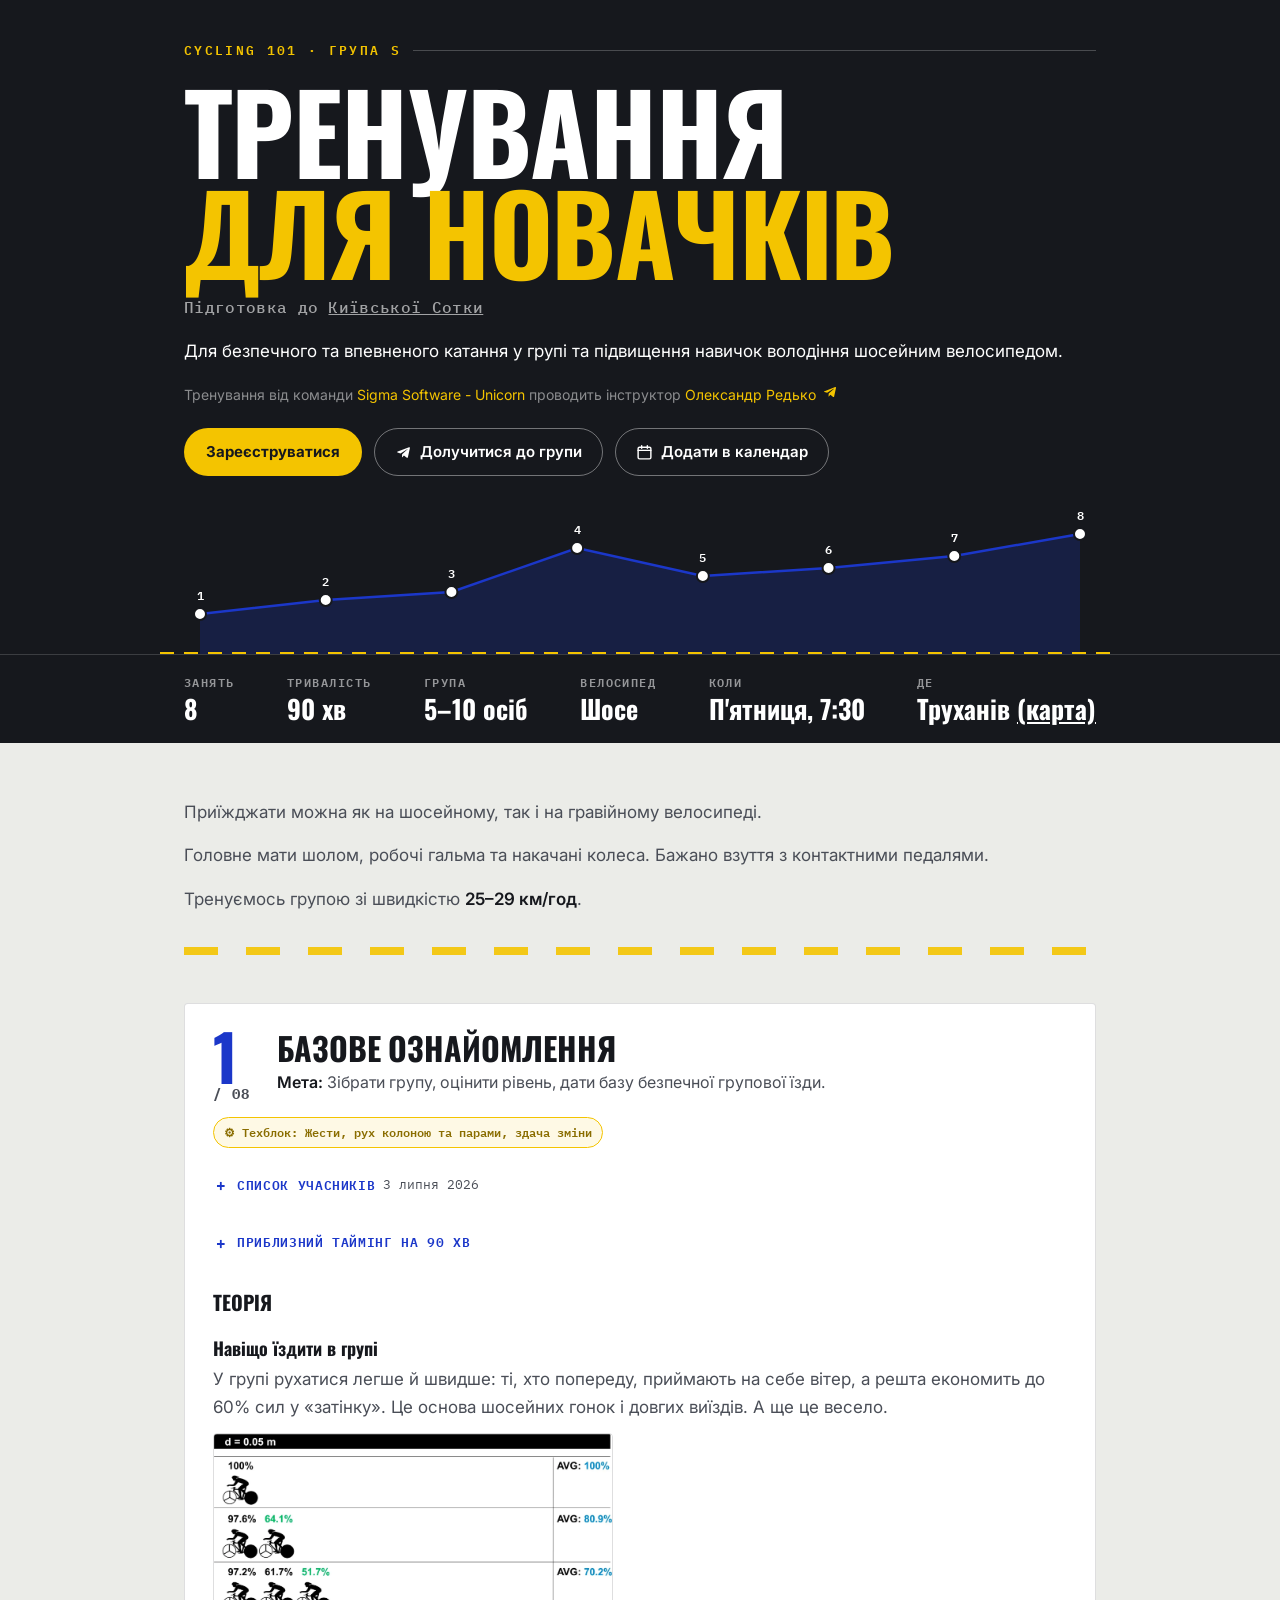
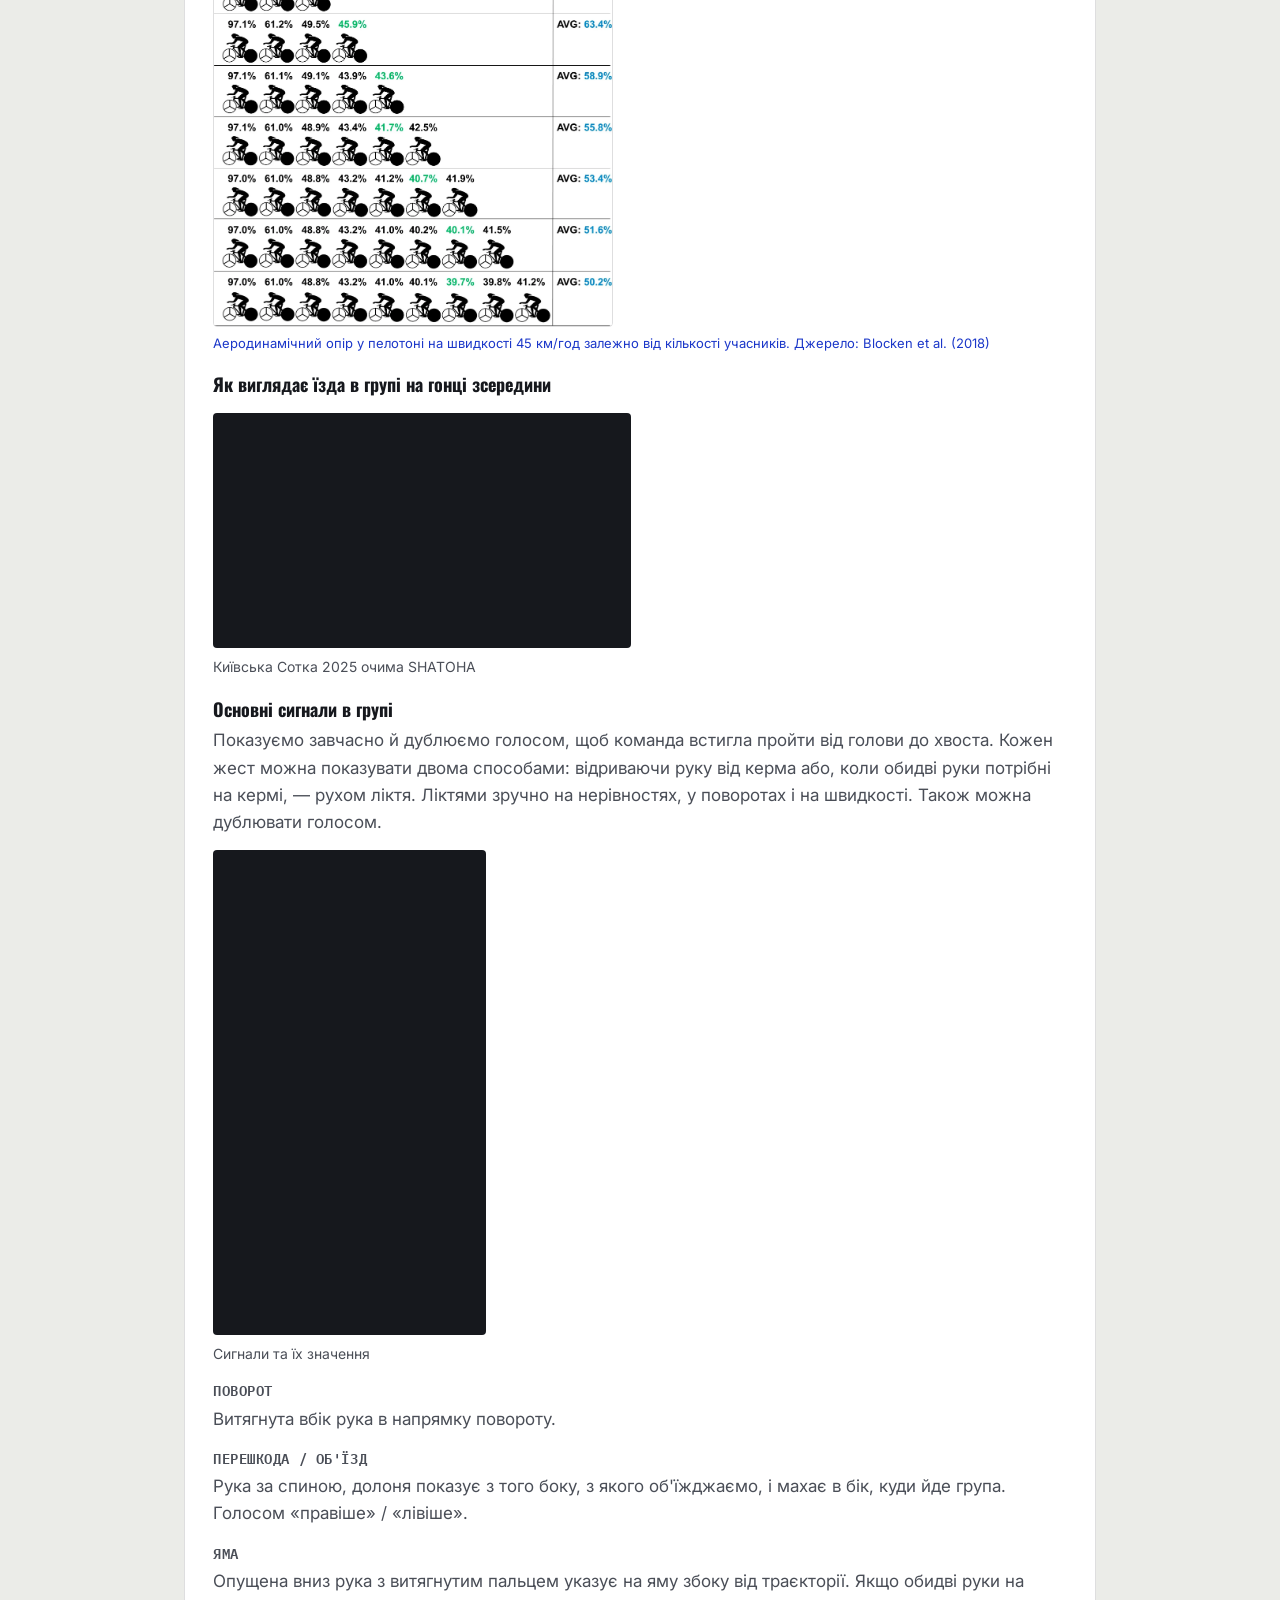
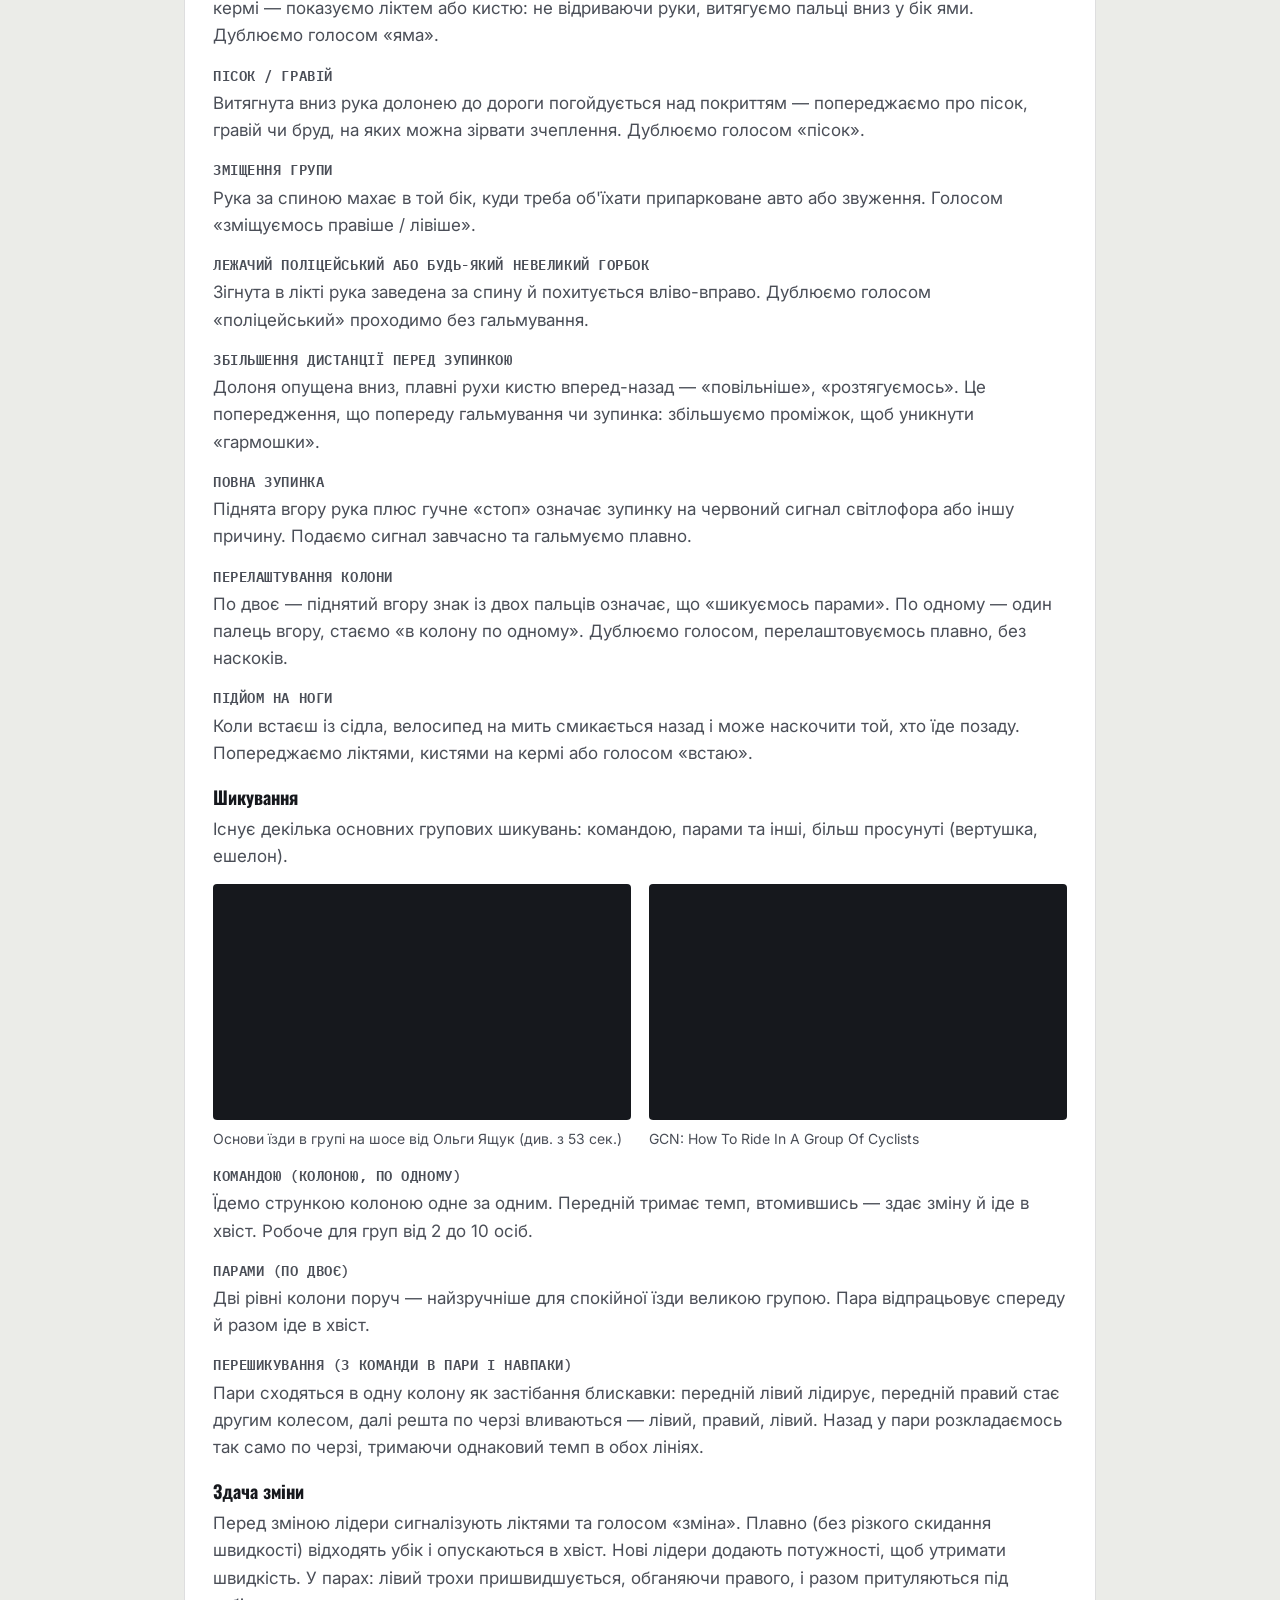
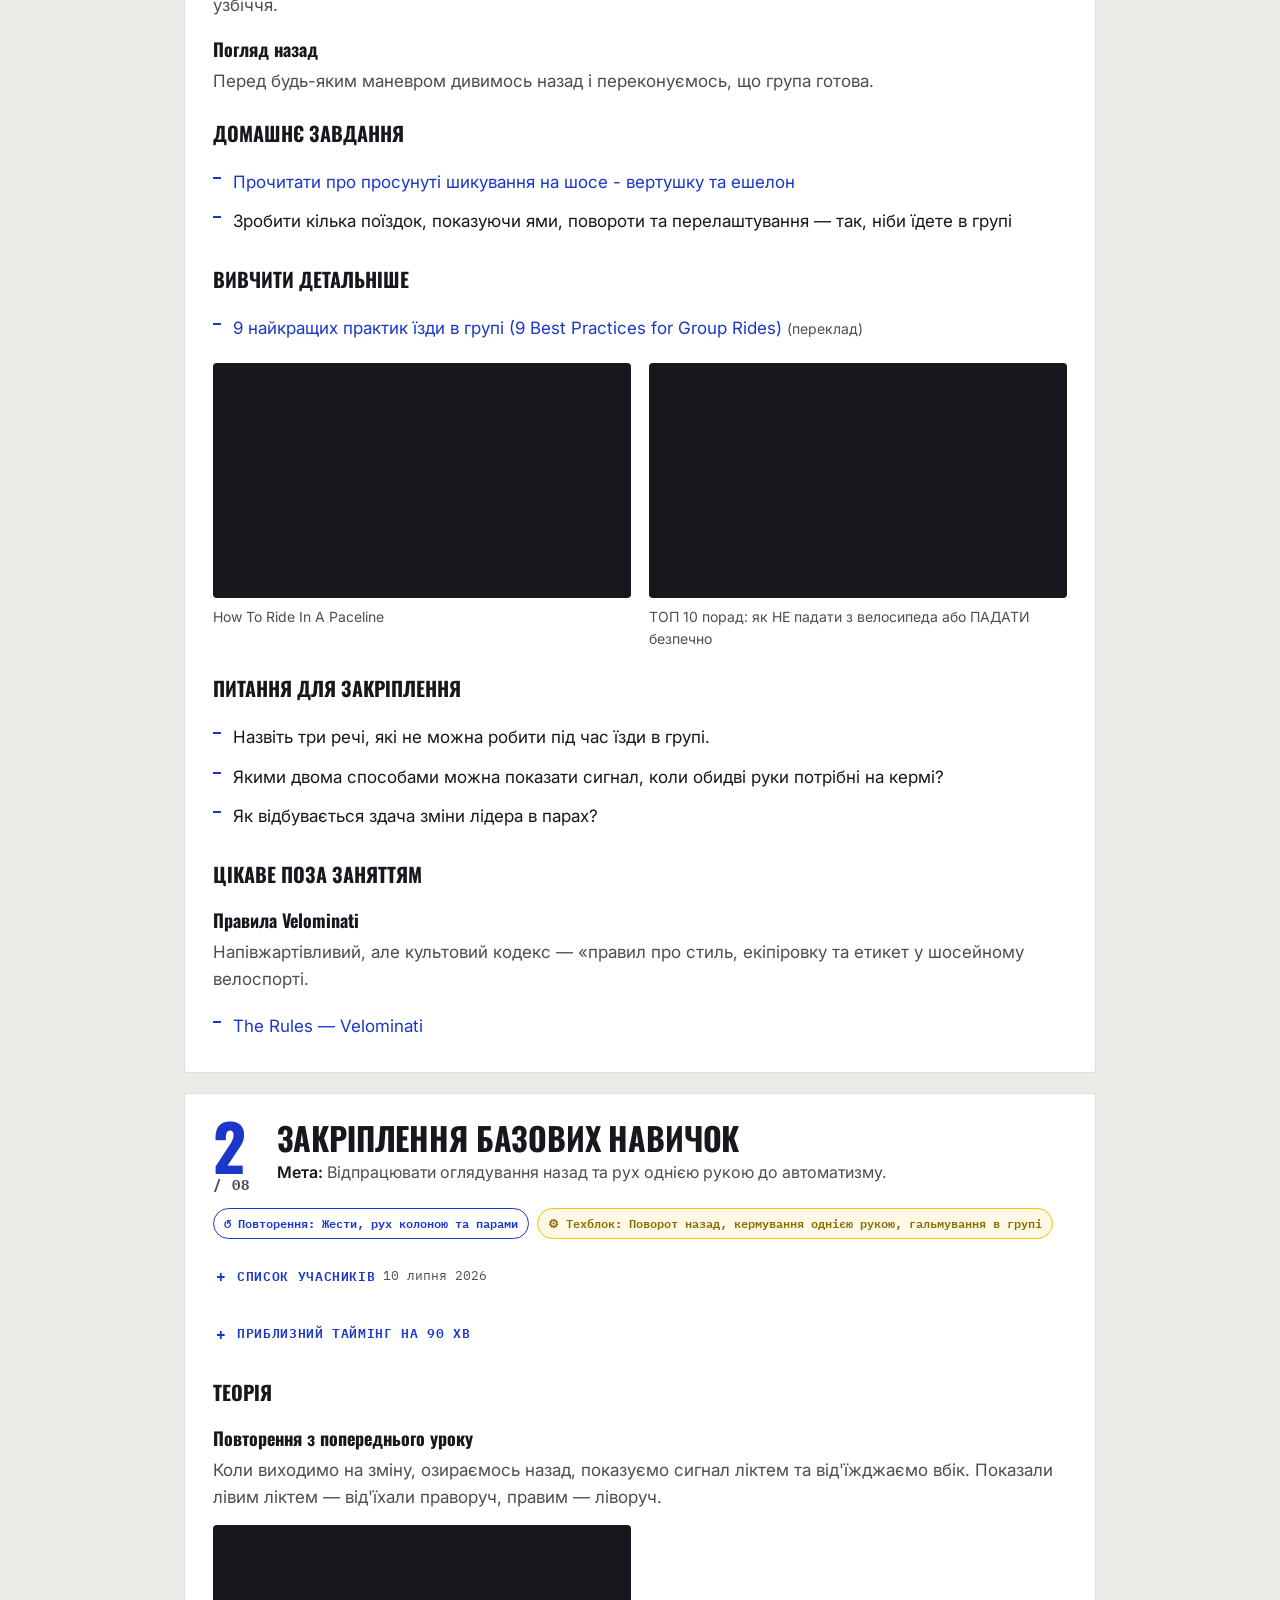
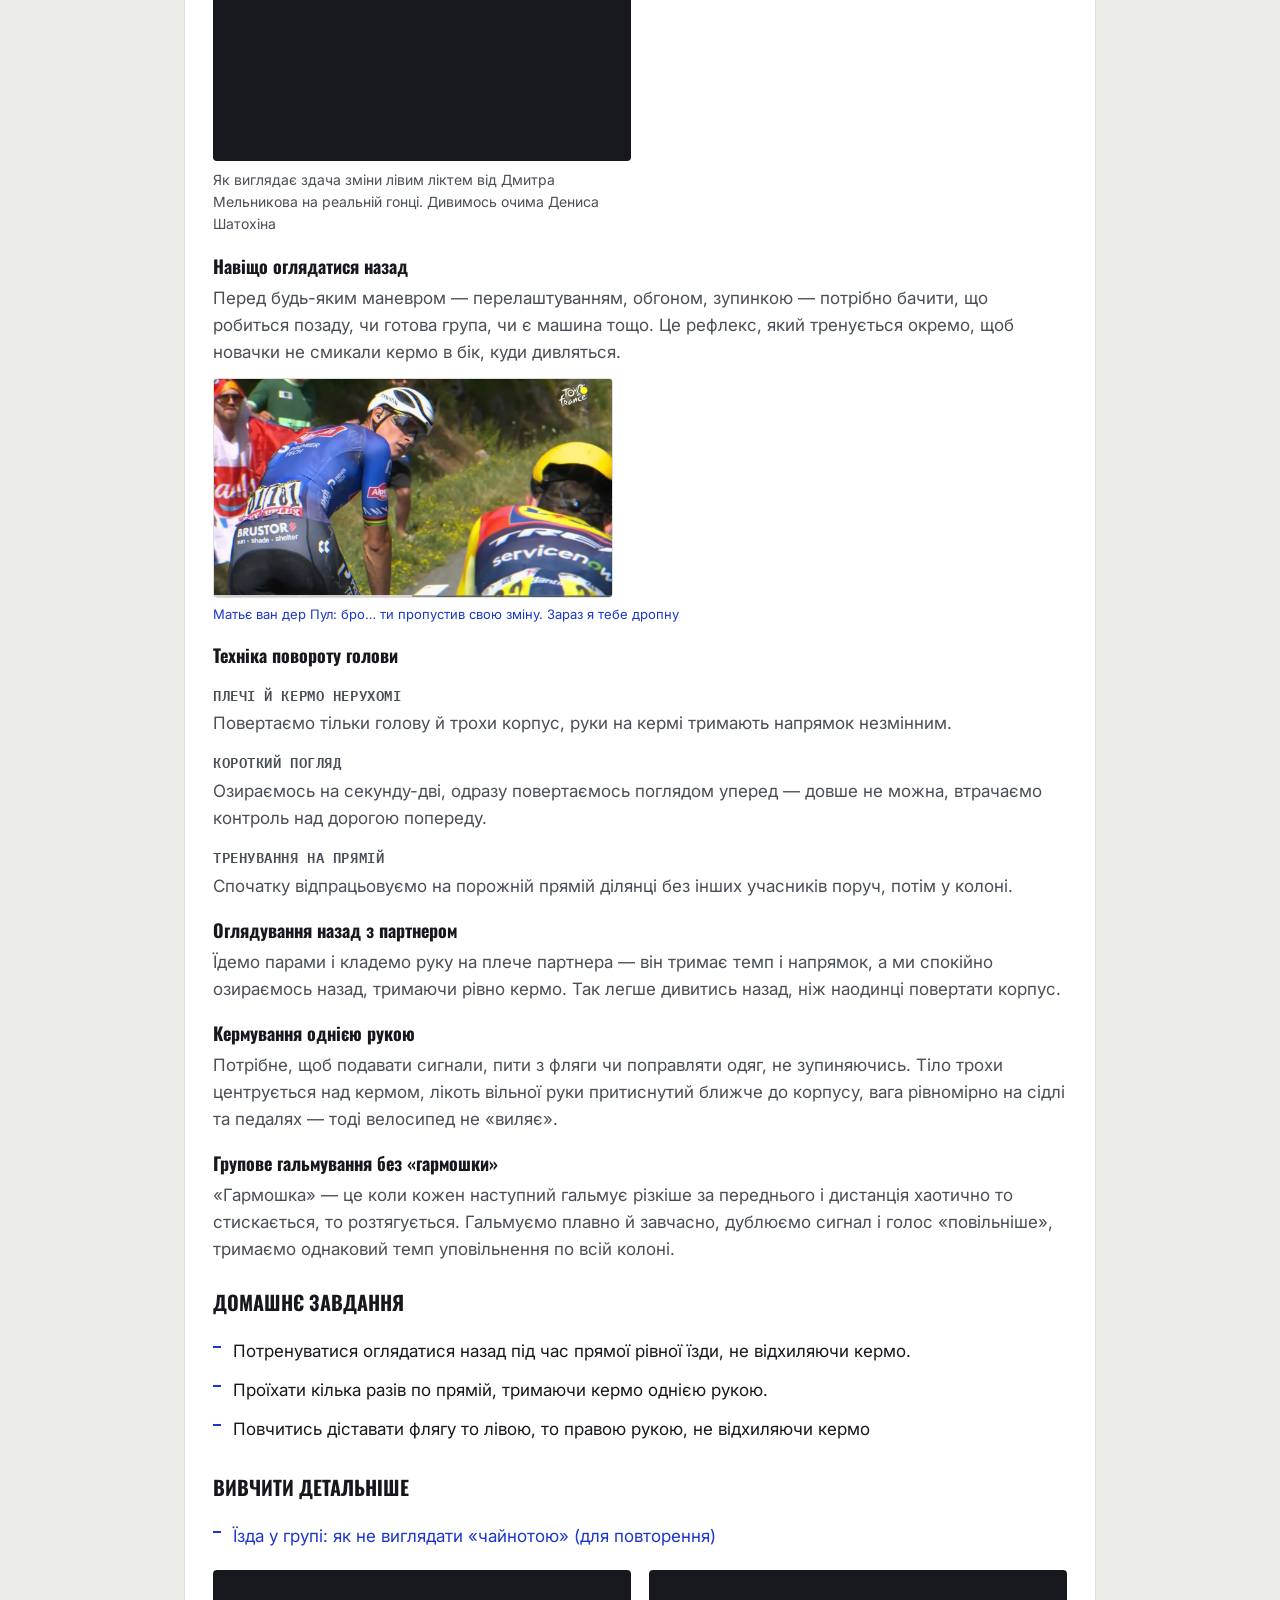
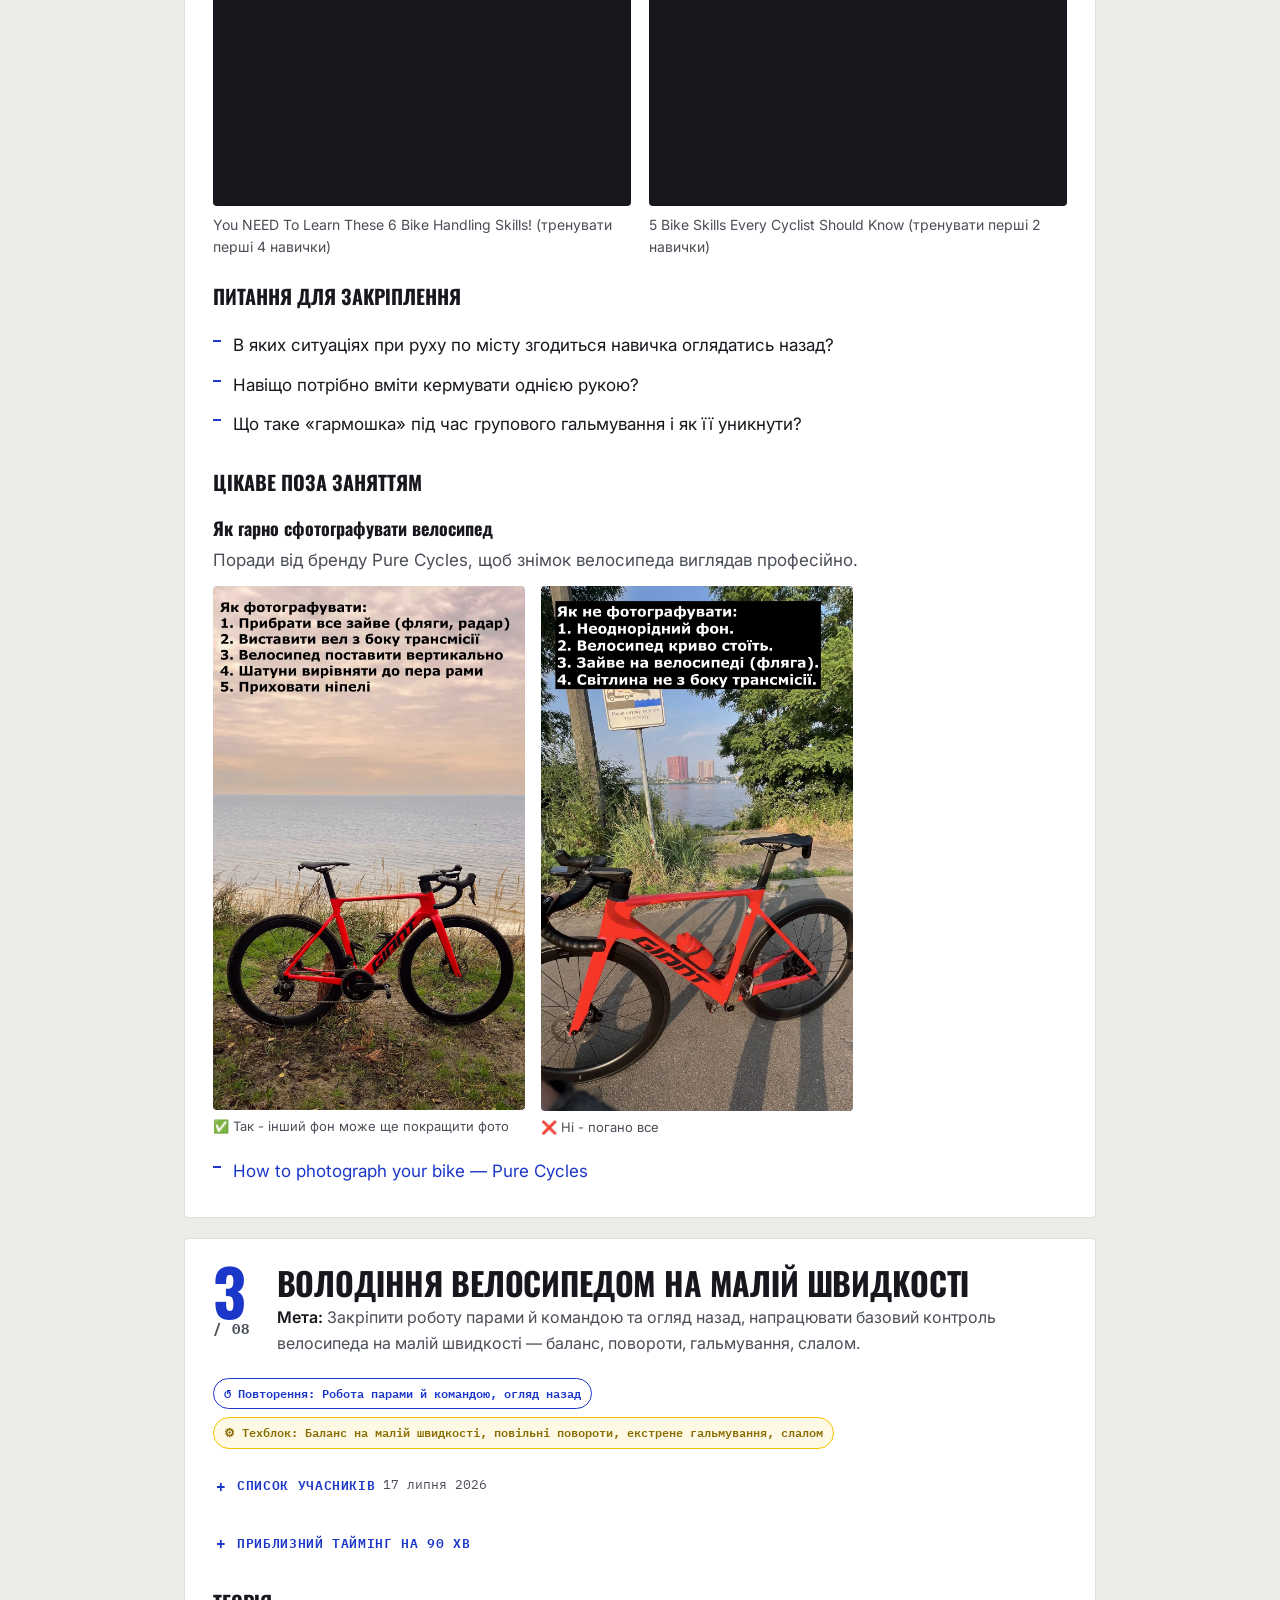
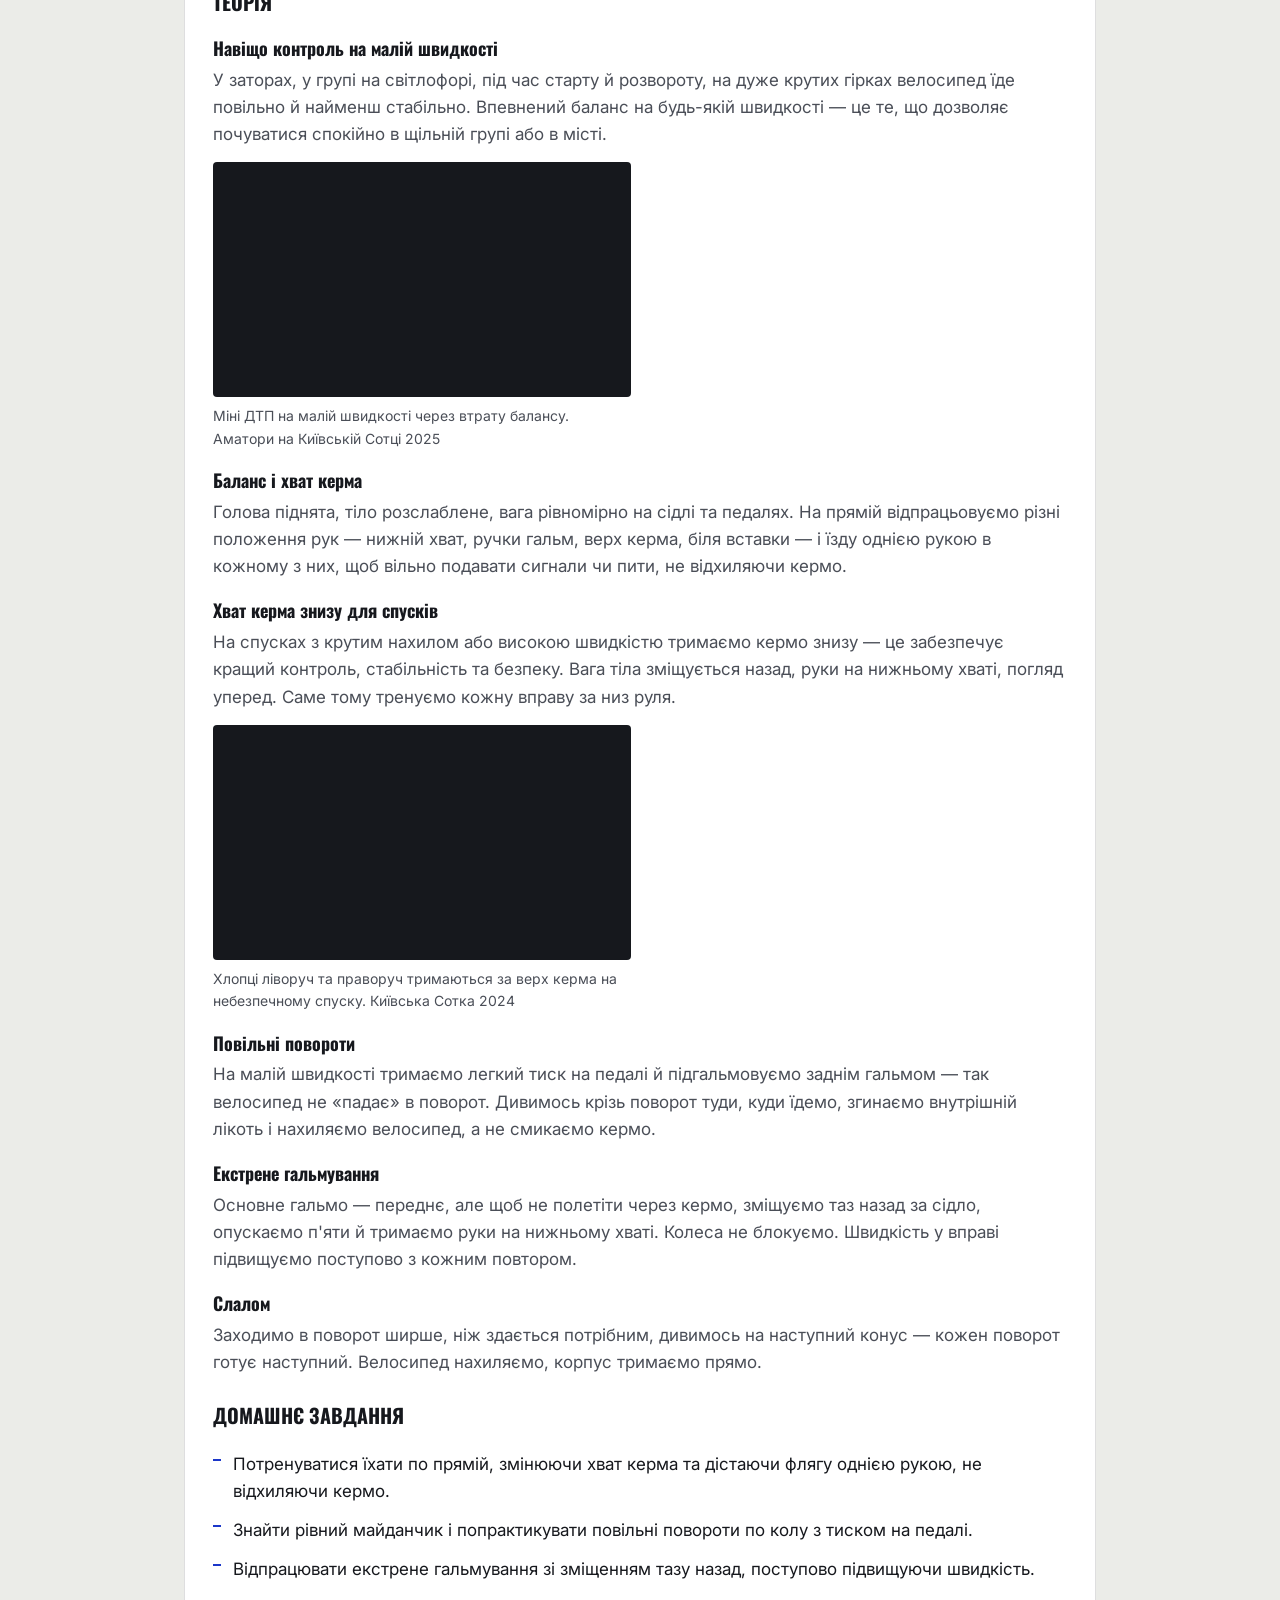
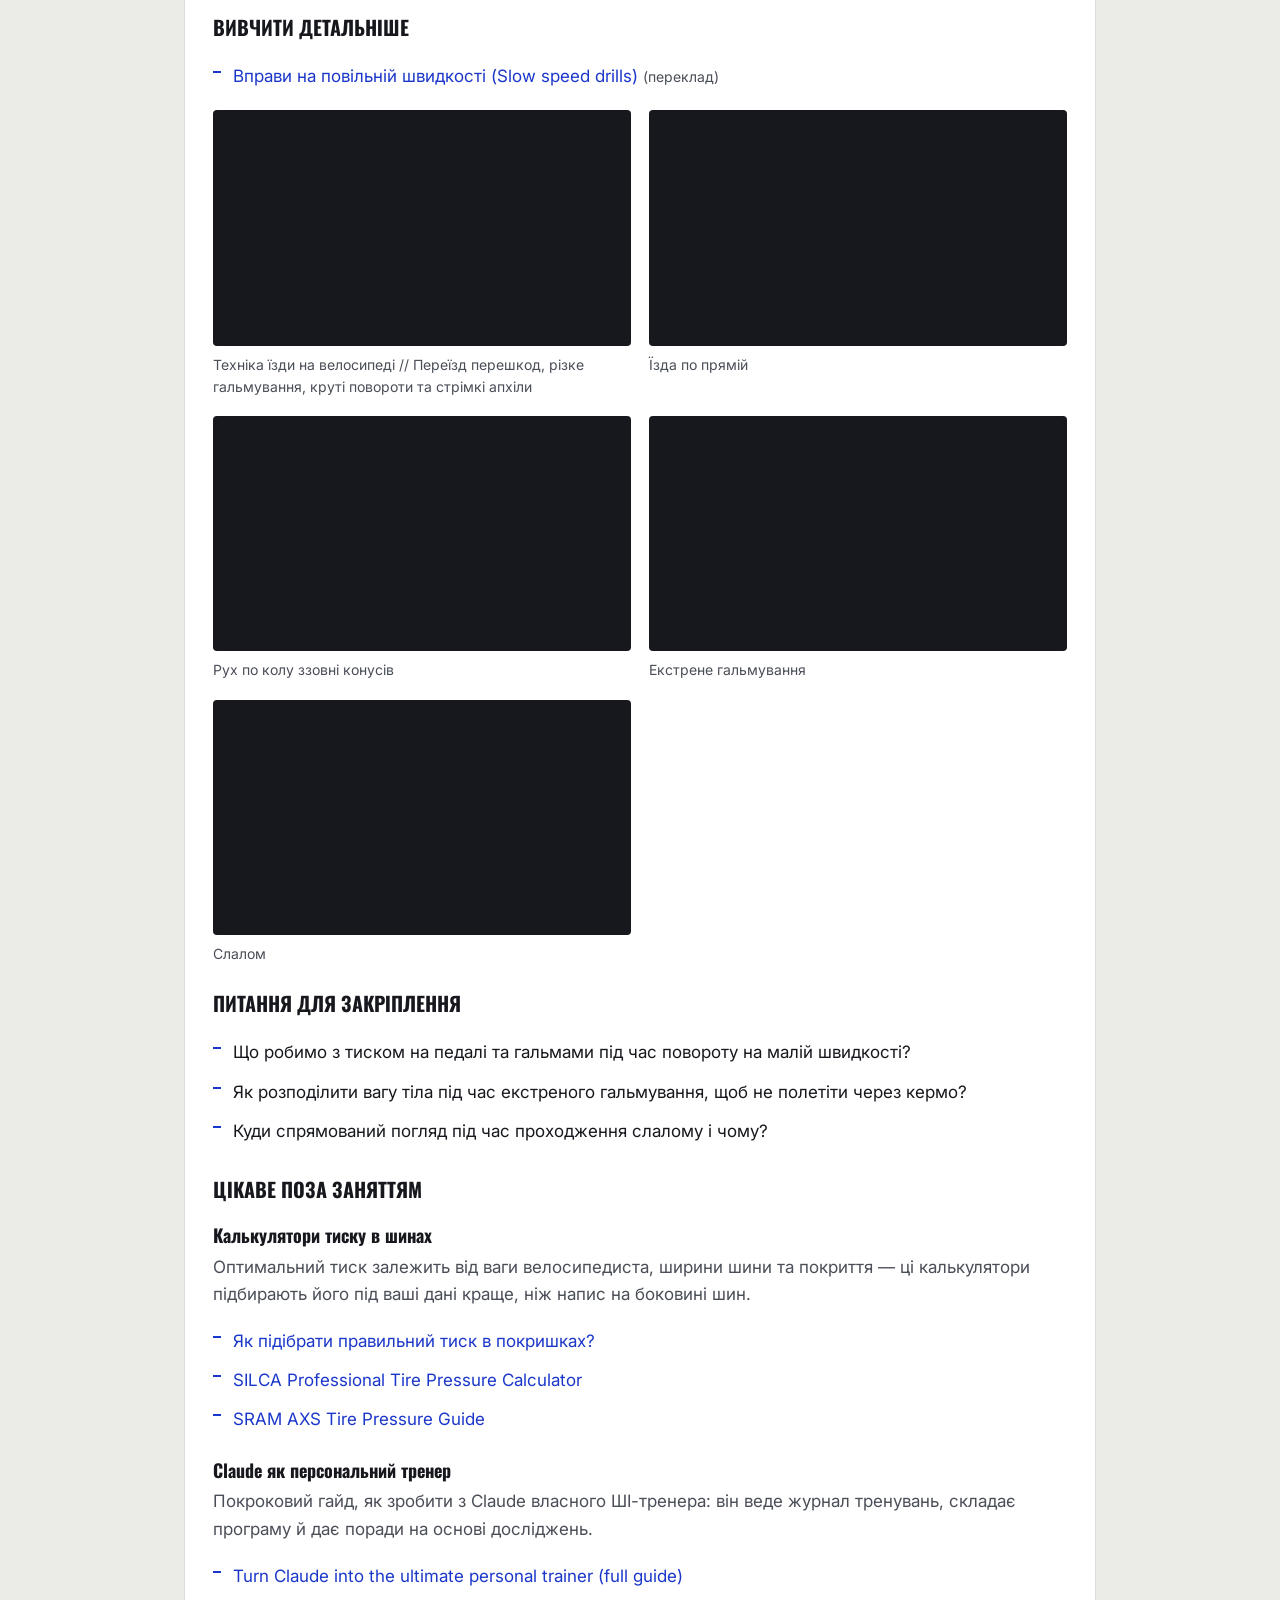
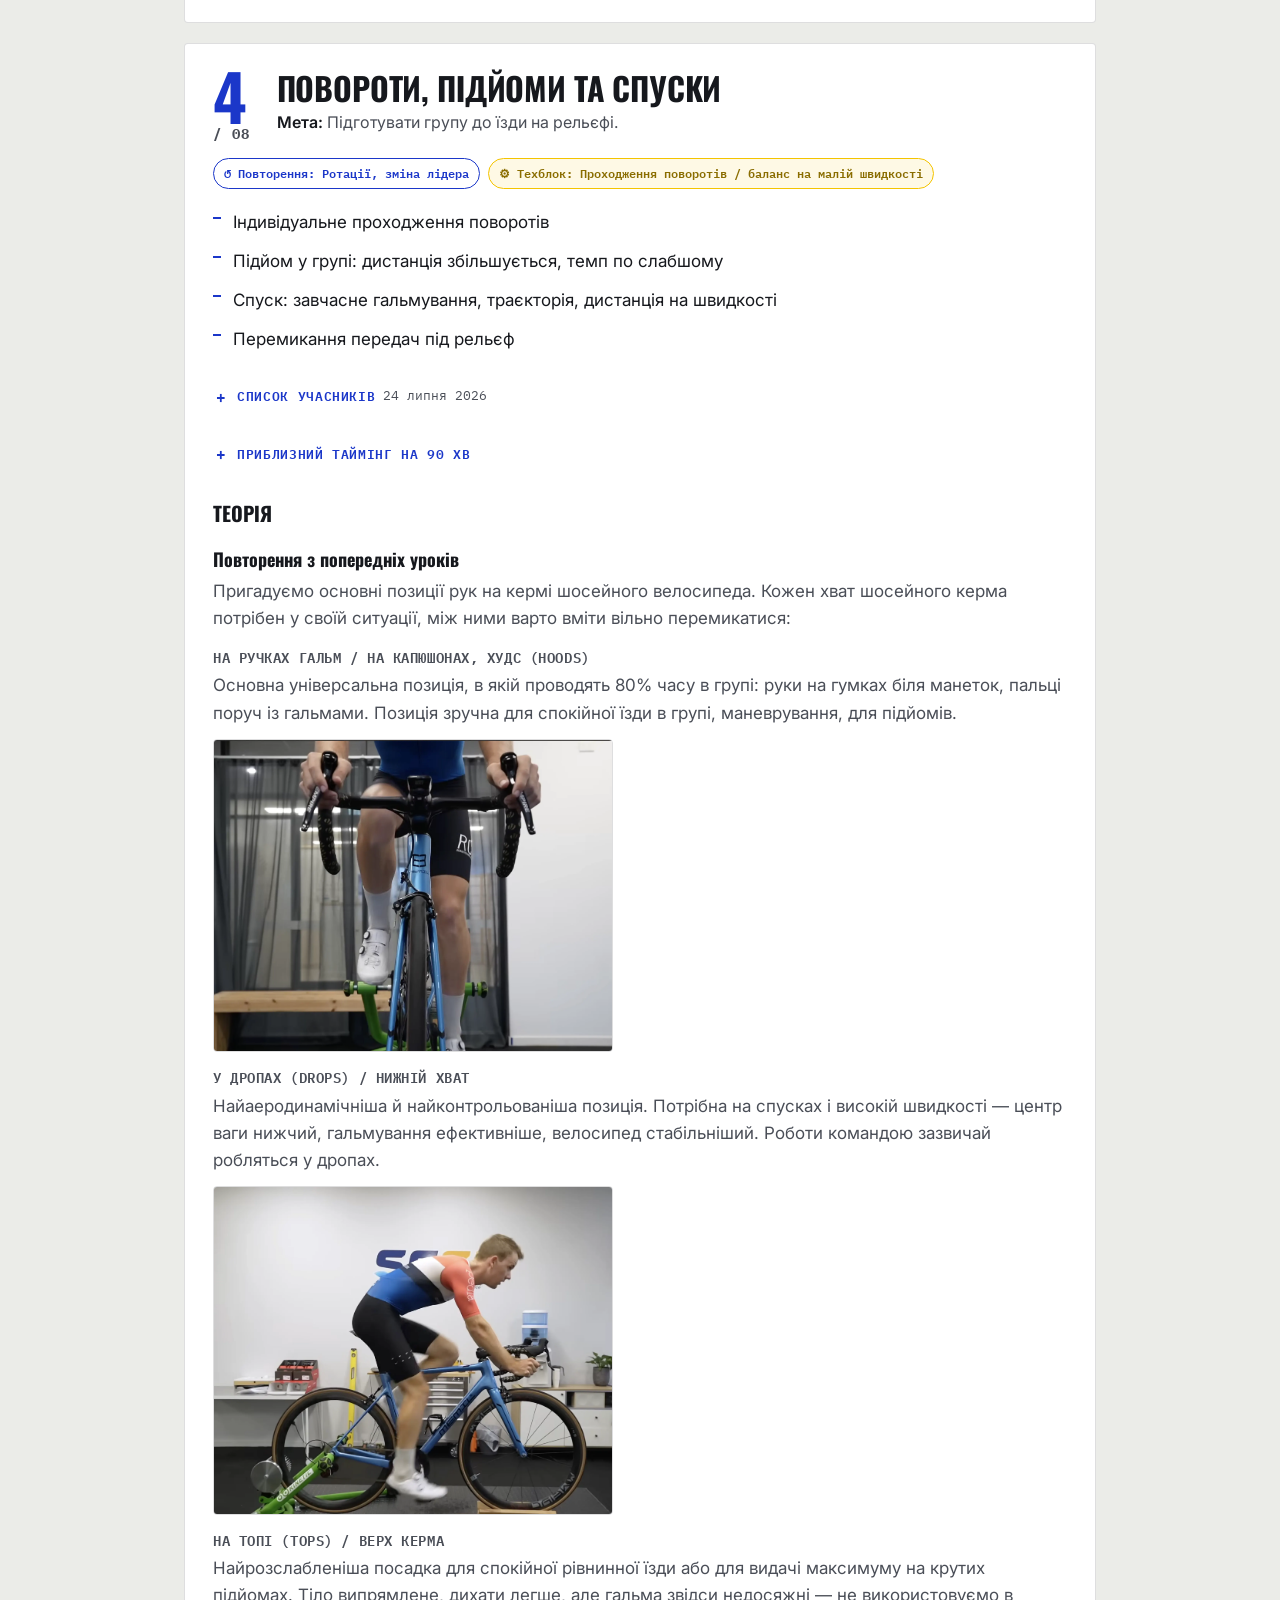
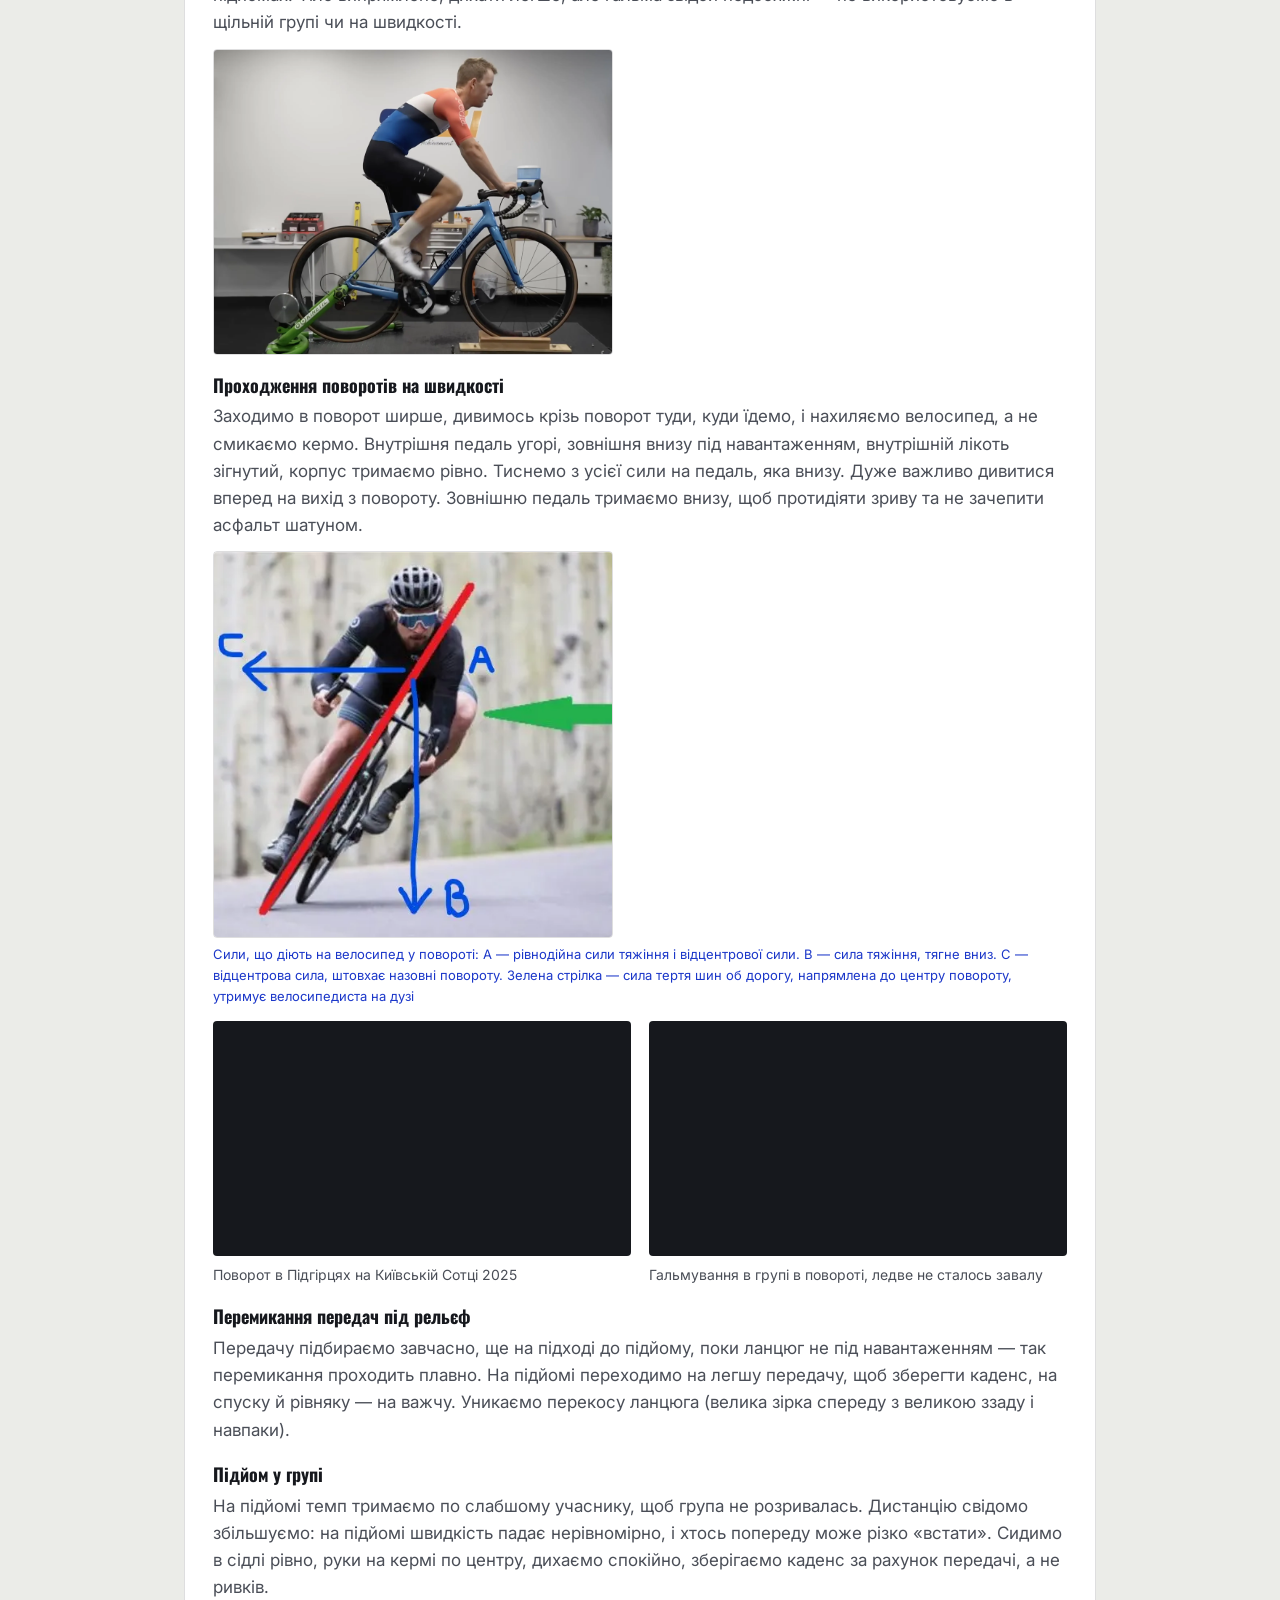
==== commit d39ee542: "lesson 4: add more cornering content" ====
--- a/index.html
+++ b/index.html
@@ -604,7 +604,12 @@
         {h:"У дропах (drops) / нижній хват", text:"Найаеродинамічніша й найконтрольованіша позиція. Потрібна на спусках і високій швидкості — центр ваги нижчий, гальмування ефективніше, велосипед стабільніший. Роботи командою зазвичай робляться у дропах.", img:"images/position_handlebar_drops.png", imgAlt:"Руки на нижньому хваті (drops)"},
         {h:"На топі (tops) / верх керма", text:"Найрозслабленіша посадка для спокійної рівнинної їзди або для видачі максимуму на крутих підйомах. Тіло випрямлене, дихати легше, але гальма звідси недосяжні — не використовуємо в щільній групі чи на швидкості.", img:"images/position_handlebar_tops.png", imgAlt:"Руки на верху керма (tops)"},
       ]},
-      {h:"Проходження поворотів на швидкості", text:"Заходимо в поворот ширше, дивимось крізь поворот туди, куди їдемо, і нахиляємо велосипед, а не смикаємо кермо. Внутрішня педаль угорі, зовнішня внизу під навантаженням, внутрішній лікоть зігнутий, корпус тримаємо рівно. Змійка й слалом на швидкості напрацьовують плавну траєкторію та впевнений нахил велосипеда.", links:[
+      {h:"Проходження поворотів на швидкості", text:"Заходимо в поворот ширше, дивимось крізь поворот туди, куди їдемо, і нахиляємо велосипед, а не смикаємо кермо. Внутрішня педаль угорі, зовнішня внизу під навантаженням, внутрішній лікоть зігнутий, корпус тримаємо рівно. Тиснемо з усієї сили на педаль, яка внизу. Дуже важливо дивитися вперед на вихід з повороту. Зовнішню педаль тримаємо внизу, щоб протидіяти зриву та не зачепити асфальт шатуном.",
+        img:"images/cornering_forces.jpeg",
+        imgAlt:"Сили, що діють на велосипед у повороті",
+        imgLink:"https://www.trainerroad.com/forum/t/cornering-technique/85793",
+        imgCaption:"Сили, що діють на велосипед у повороті: A — рівнодійна сили тяжіння і відцентрової сили. B — сила тяжіння, тягне вниз. C — відцентрова сила, штовхає назовні повороту. Зелена стрілка — сила тертя шин об дорогу, напрямлена до центру повороту, утримує велосипедиста на дузі",
+      links:[
         ["Поворот в Підгірцях на Київській Сотці 2025","https://youtu.be/nf6XvXdIHks"],
         ["Гальмування в групі в повороті, ледве не сталось завалу","https://youtu.be/uTLlITC67kE"],
       ],},
@@ -626,8 +631,9 @@
       ["Як правильно перемикати передачі на велосипеді","https://velogo.com.ua/ua/blog/kak-pravilno-perekliuchat-peredachi-na-velosipede"]
     ],
     links:[
-      ["Як тримати руки на кермі шосейного велосипеда","https://youtu.be/KB7Btsgb8jw"],
-      ["Дев'ятикілометровий спуск в горах Каліфорнії від Тома Підкока, неможливо відірватись","https://youtu.be/99wJn5QBvyg"]
+      ["Як тримати руки на кермі шосейного велосипеда (eng)","https://youtu.be/KB7Btsgb8jw"],
+      ["Дев'ятикілометровий спуск в горах Каліфорнії від Тома Підкока, неможливо відірватись","https://youtu.be/99wJn5QBvyg"],
+      ["Повний посібник з поворотів з Янто Баркером (eng)","https://youtu.be/BXiJ1ratFCk"],
     ],
     instagram:[
       ["Що буває, якщо нахилити велосипед у повороті занадто сильно","https://www.instagram.com/reel/DZx9KS0KtXG/"],
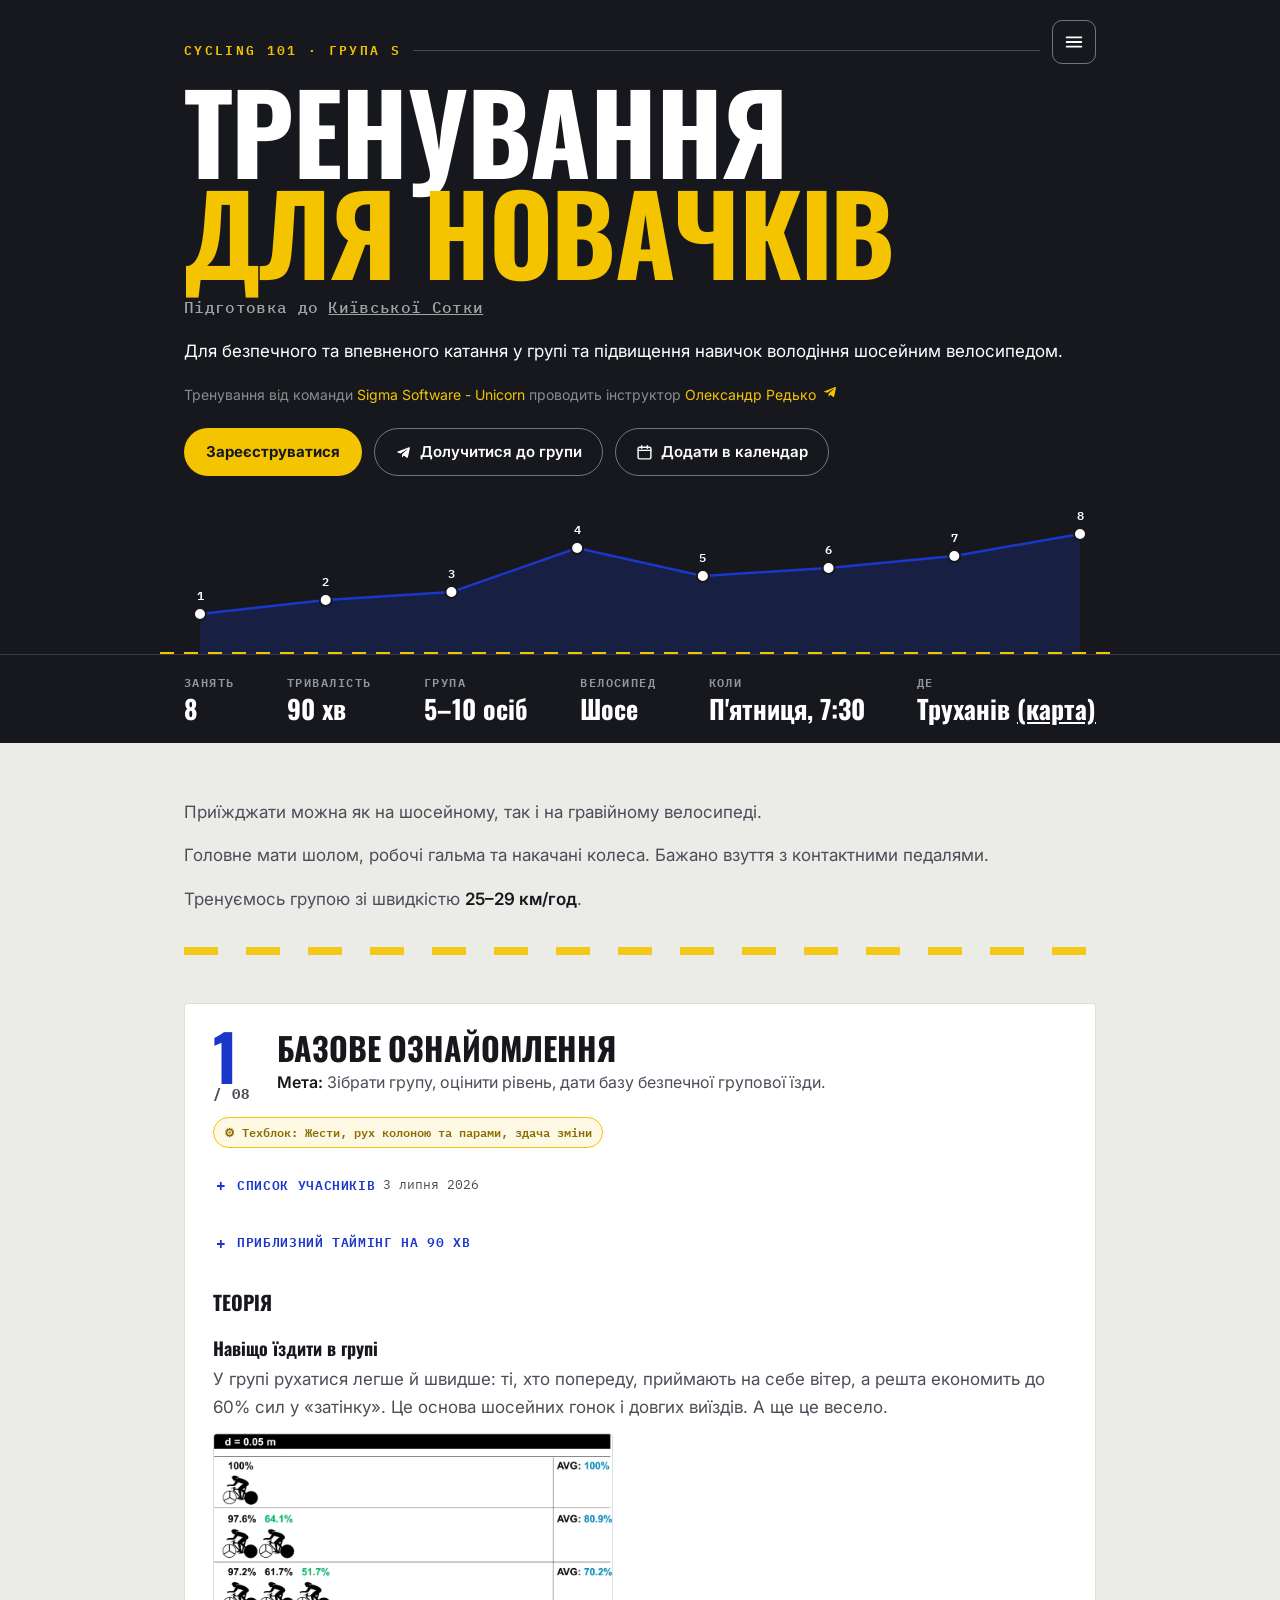
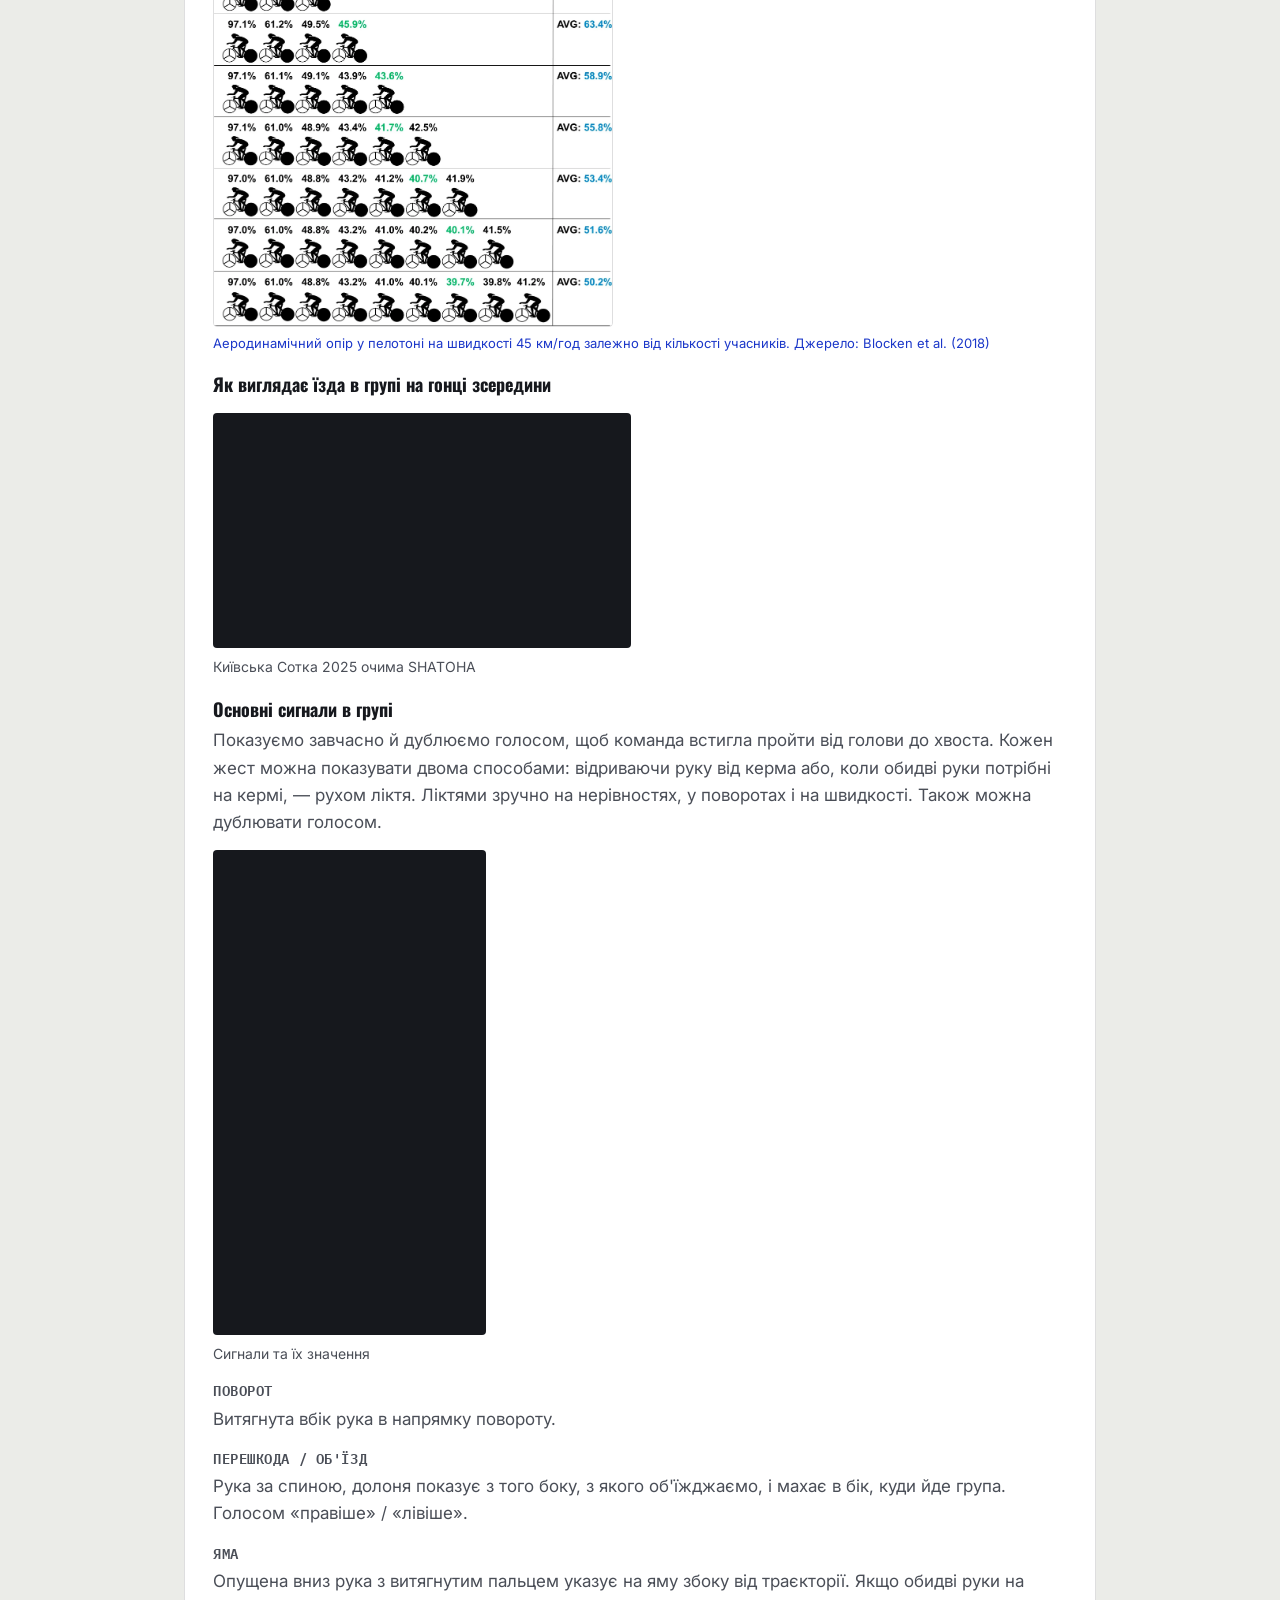
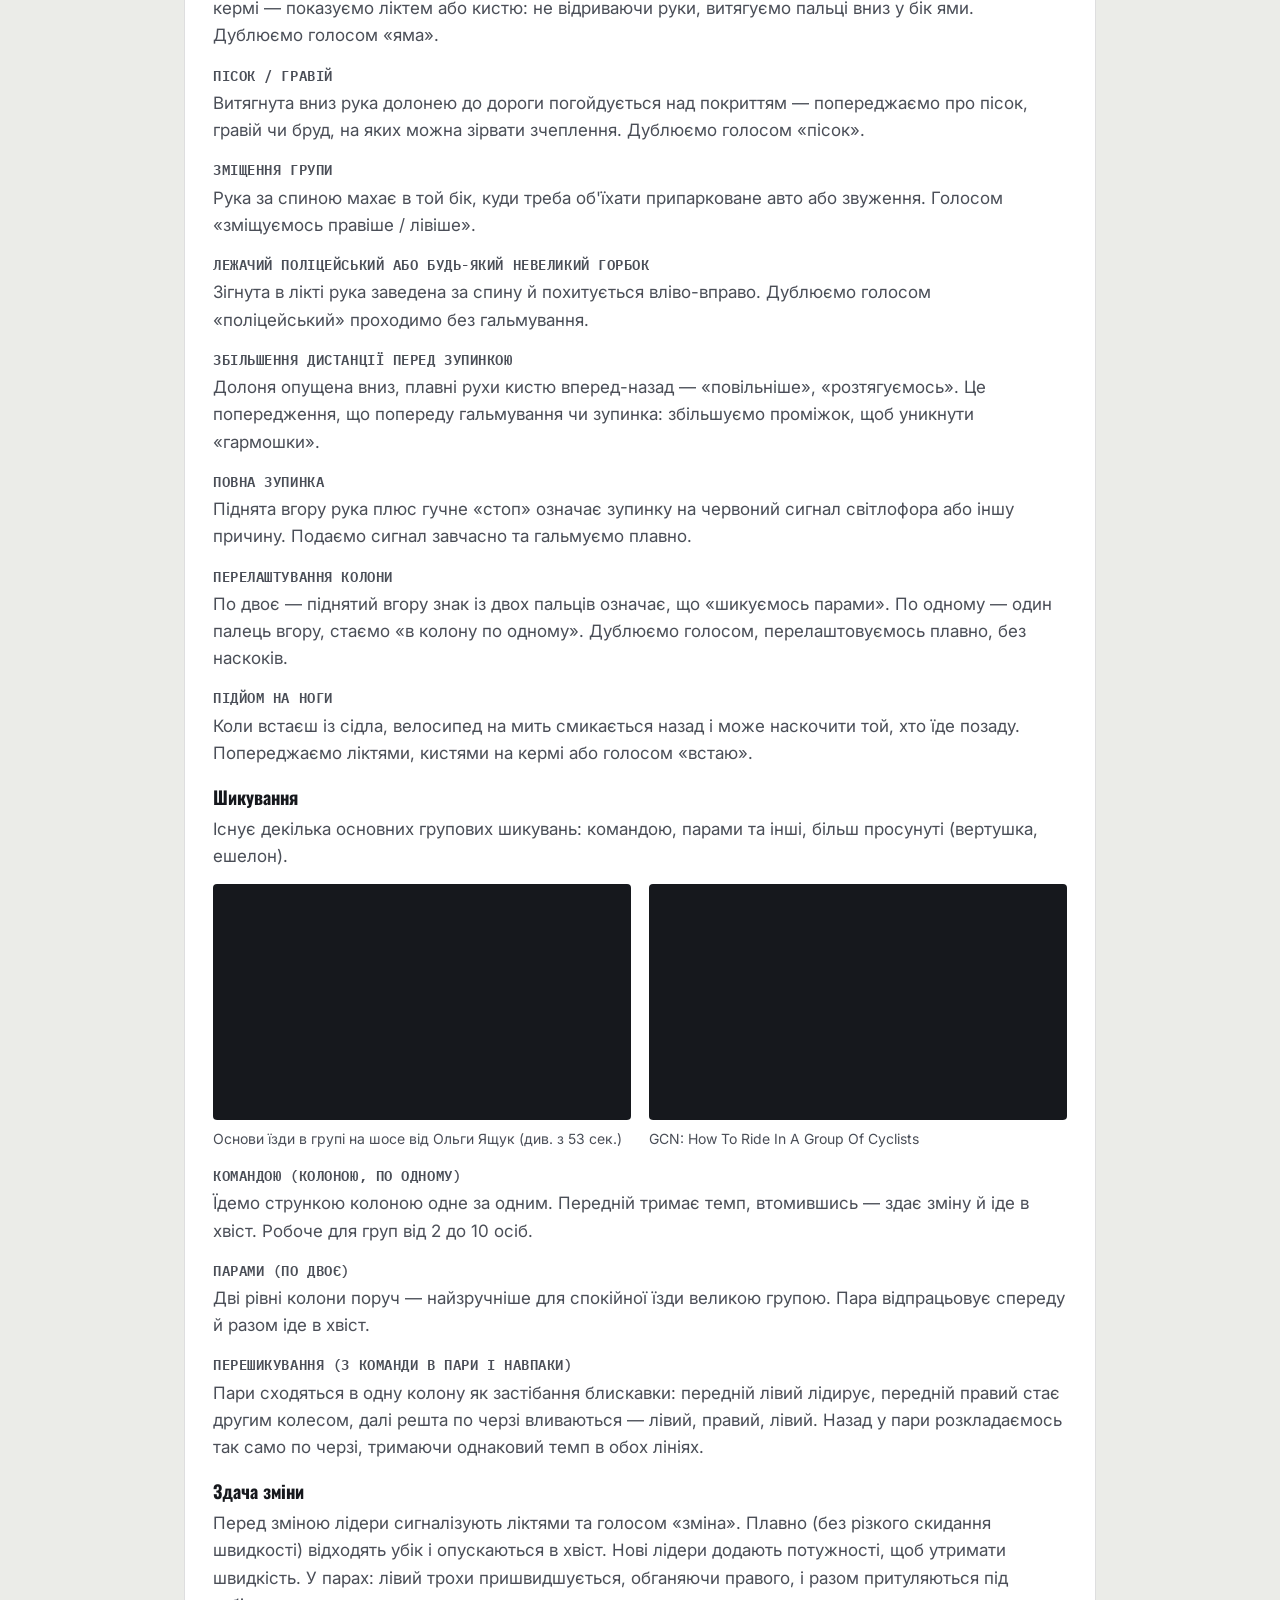
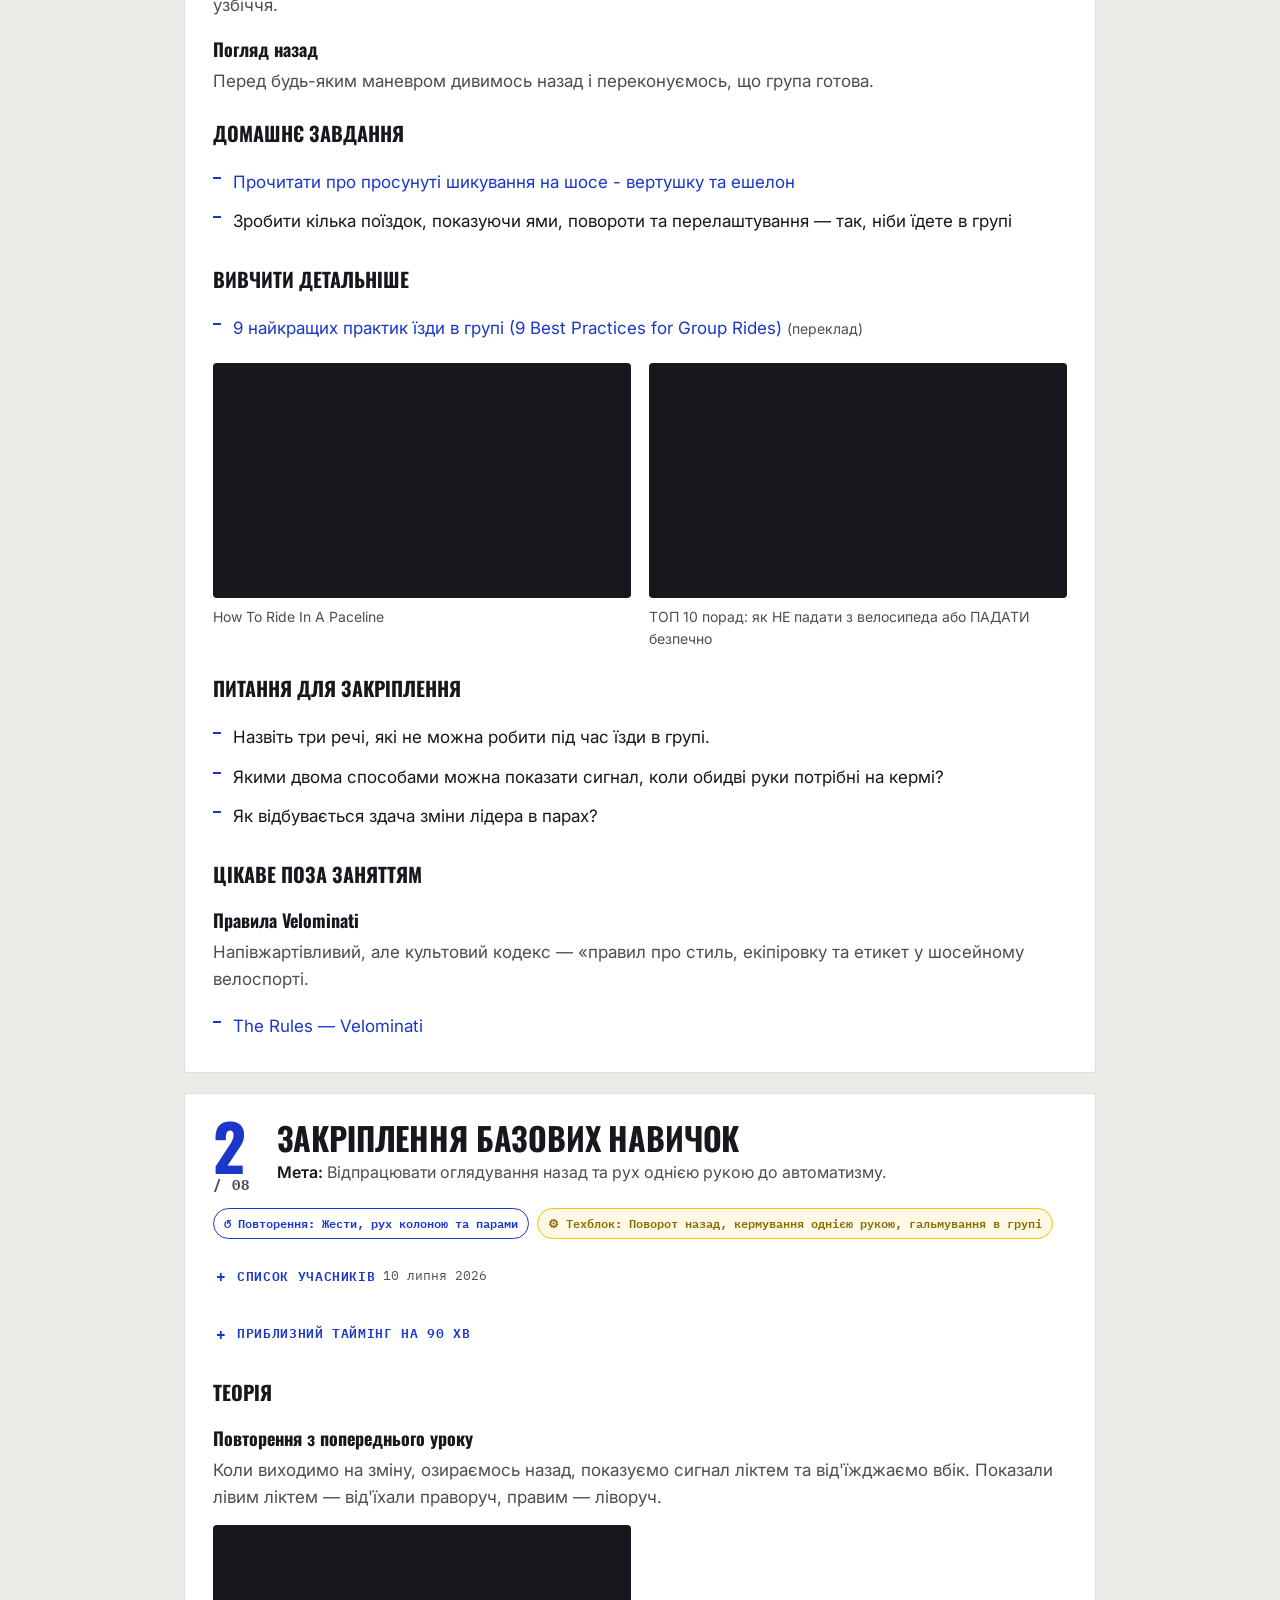
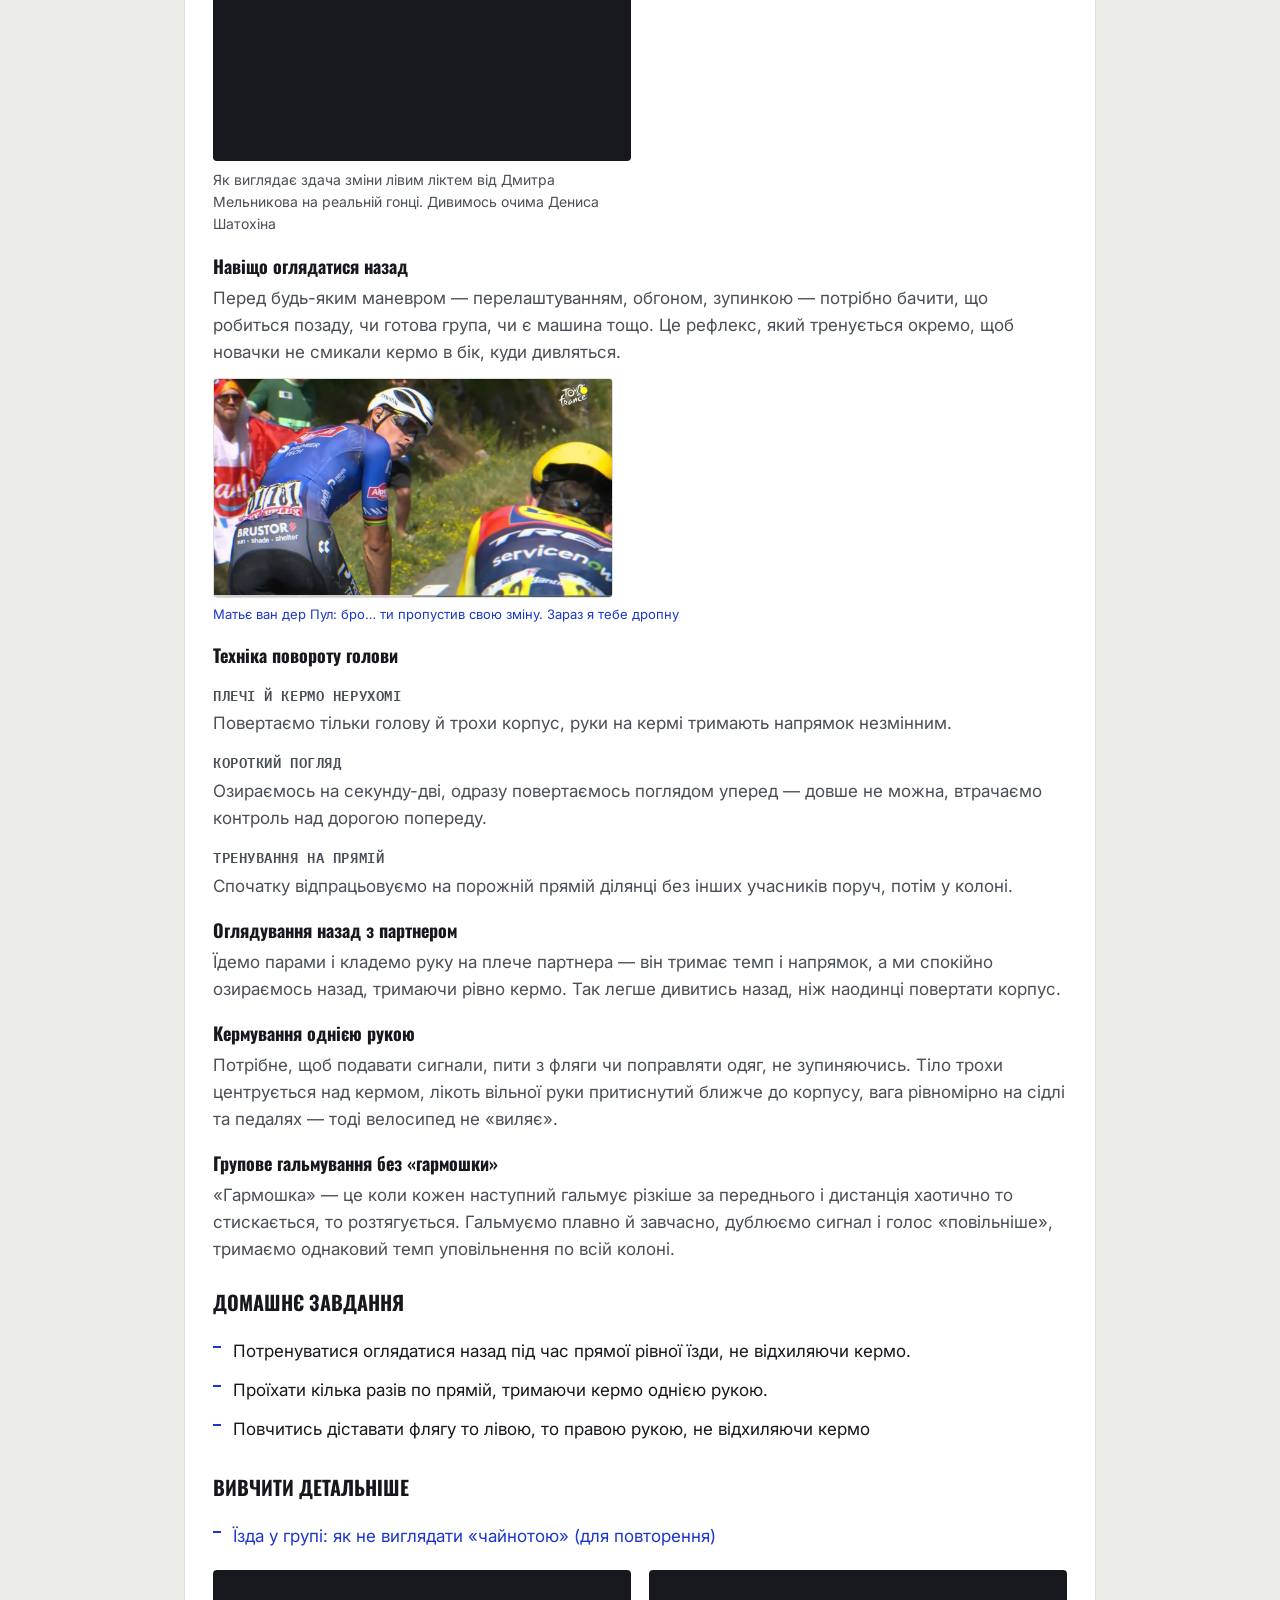
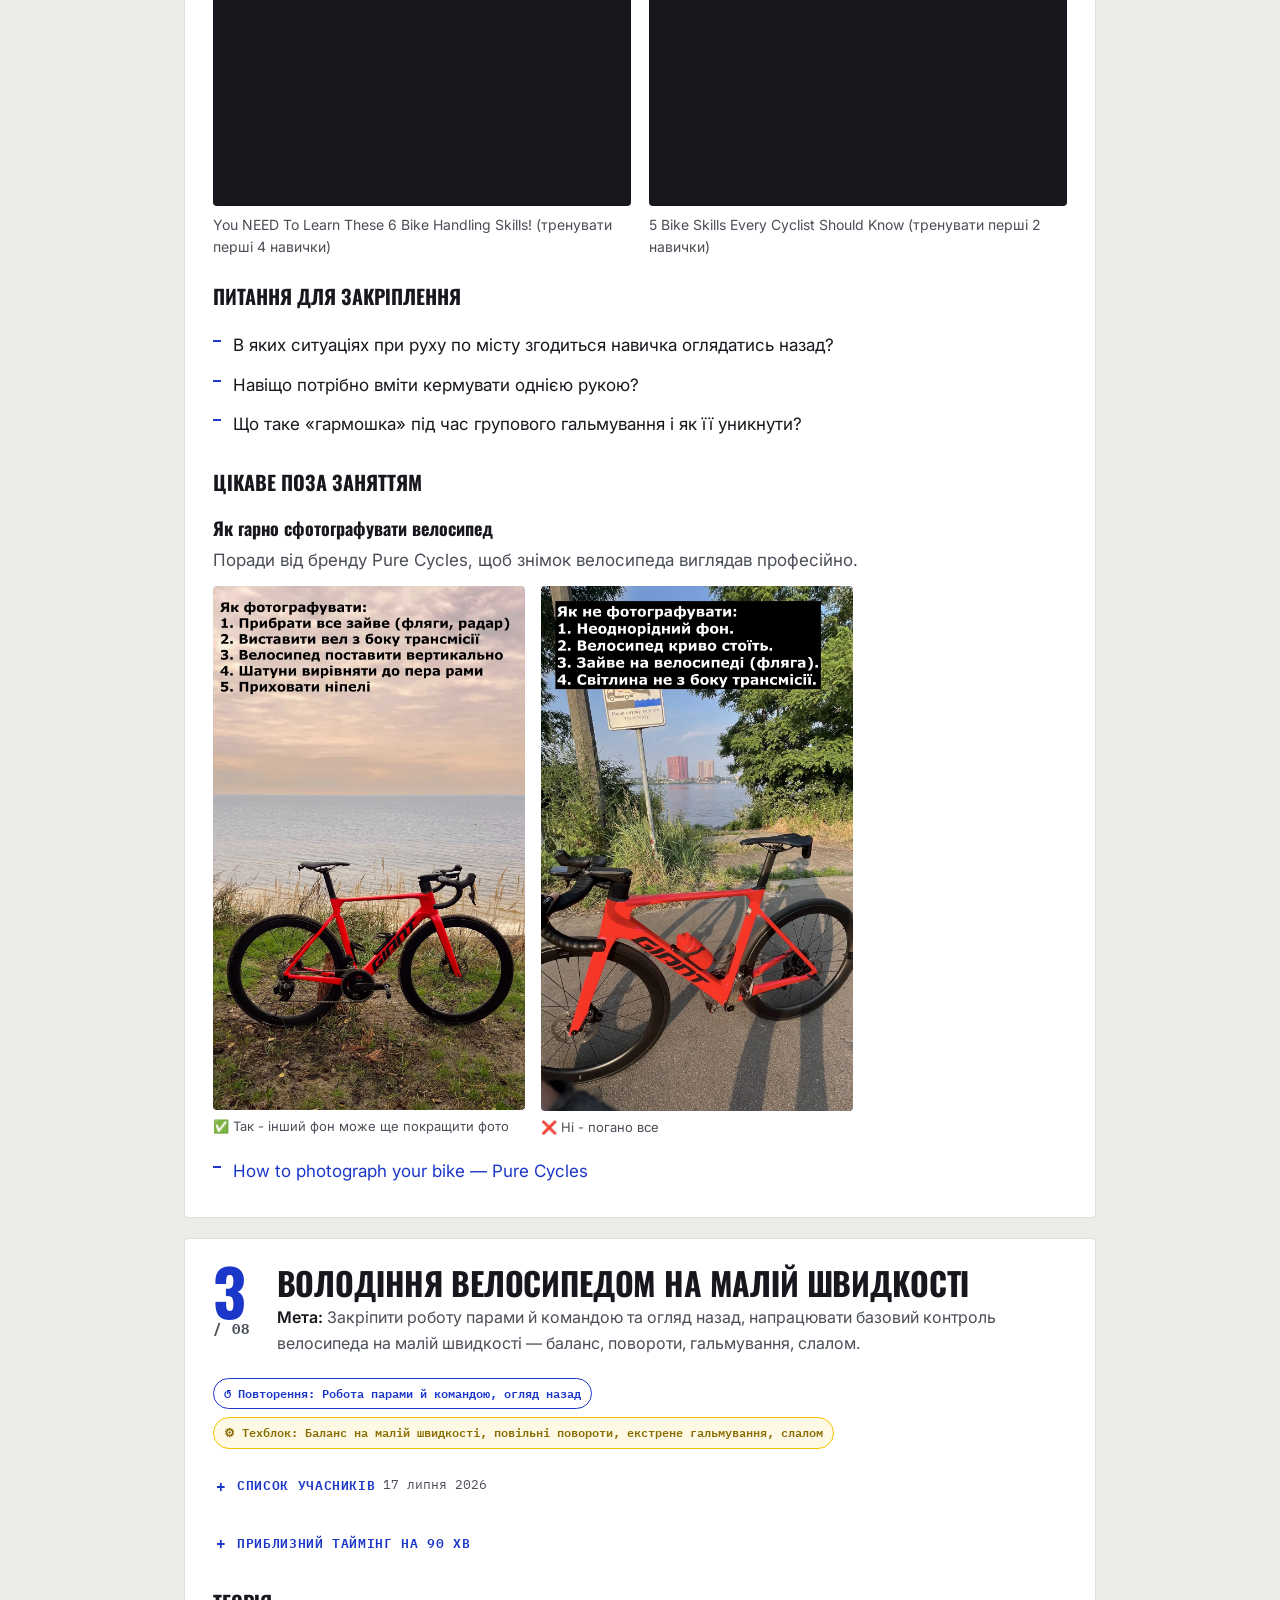
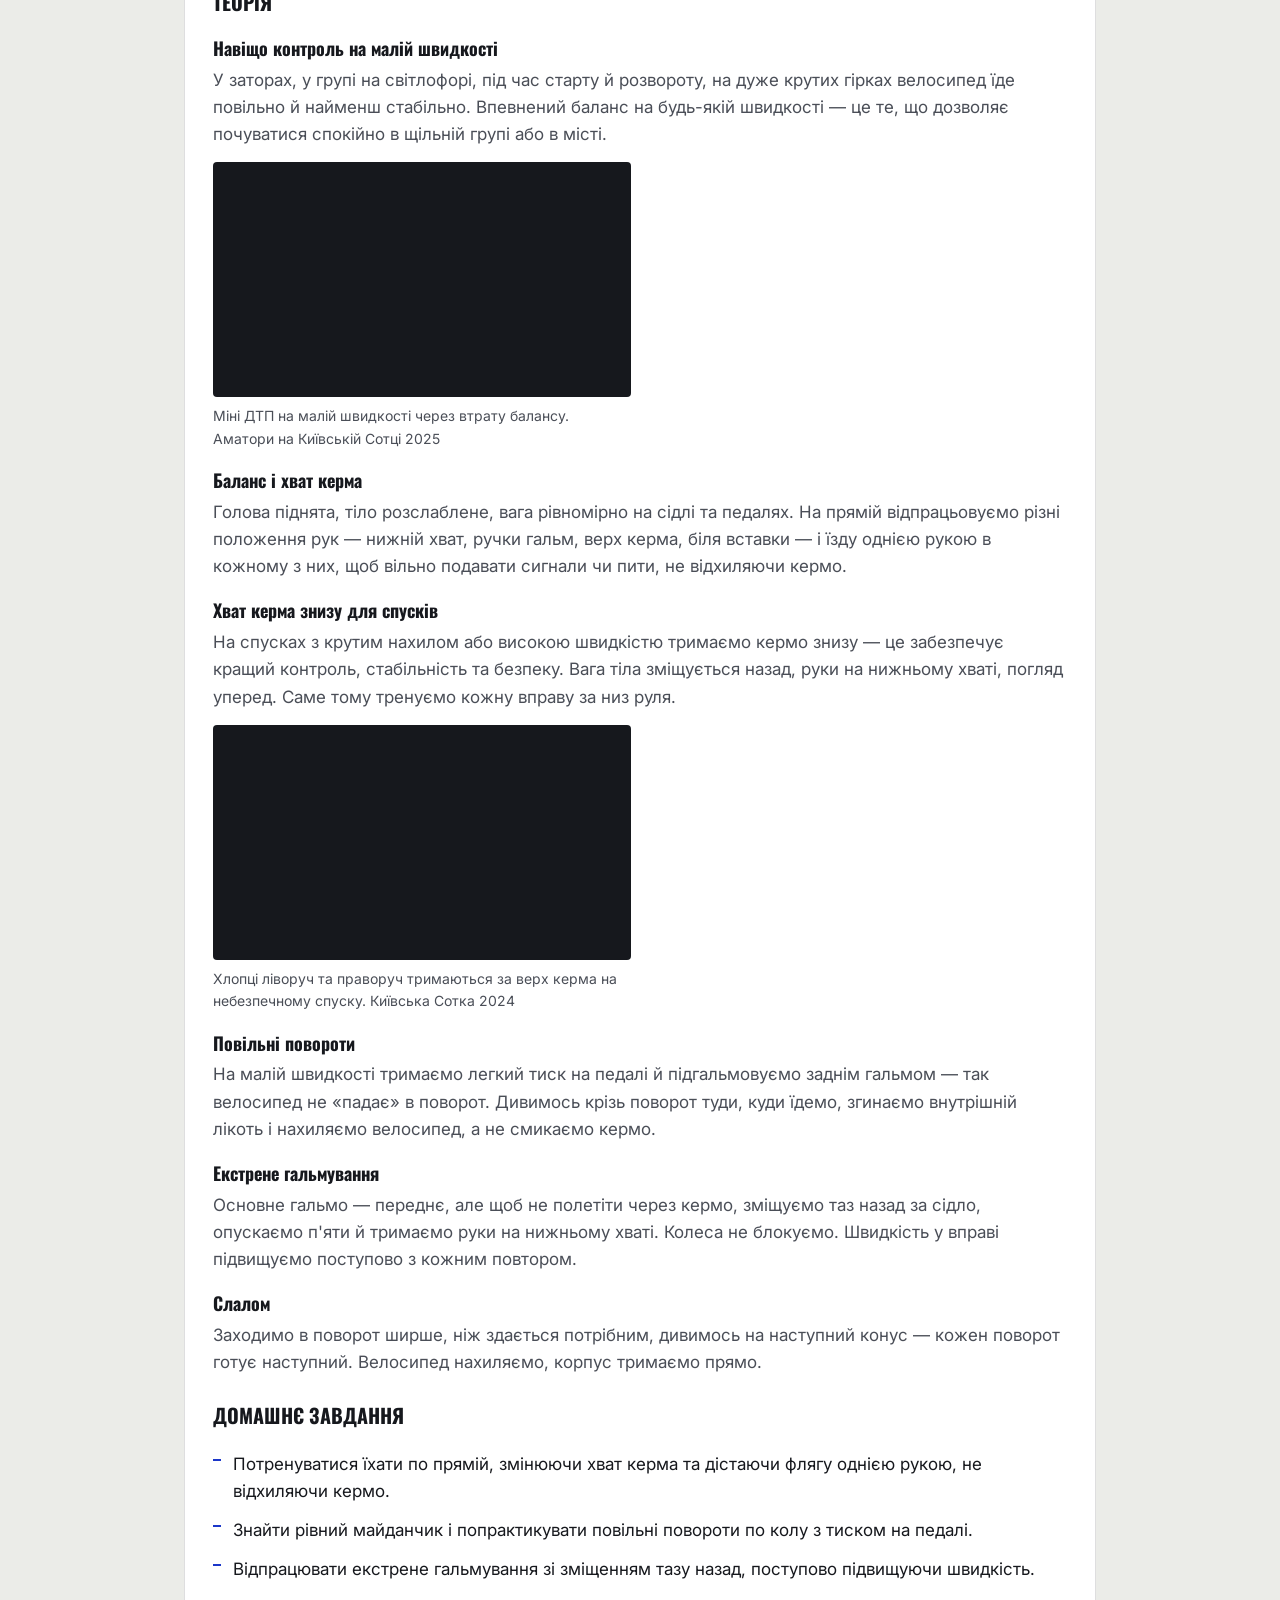
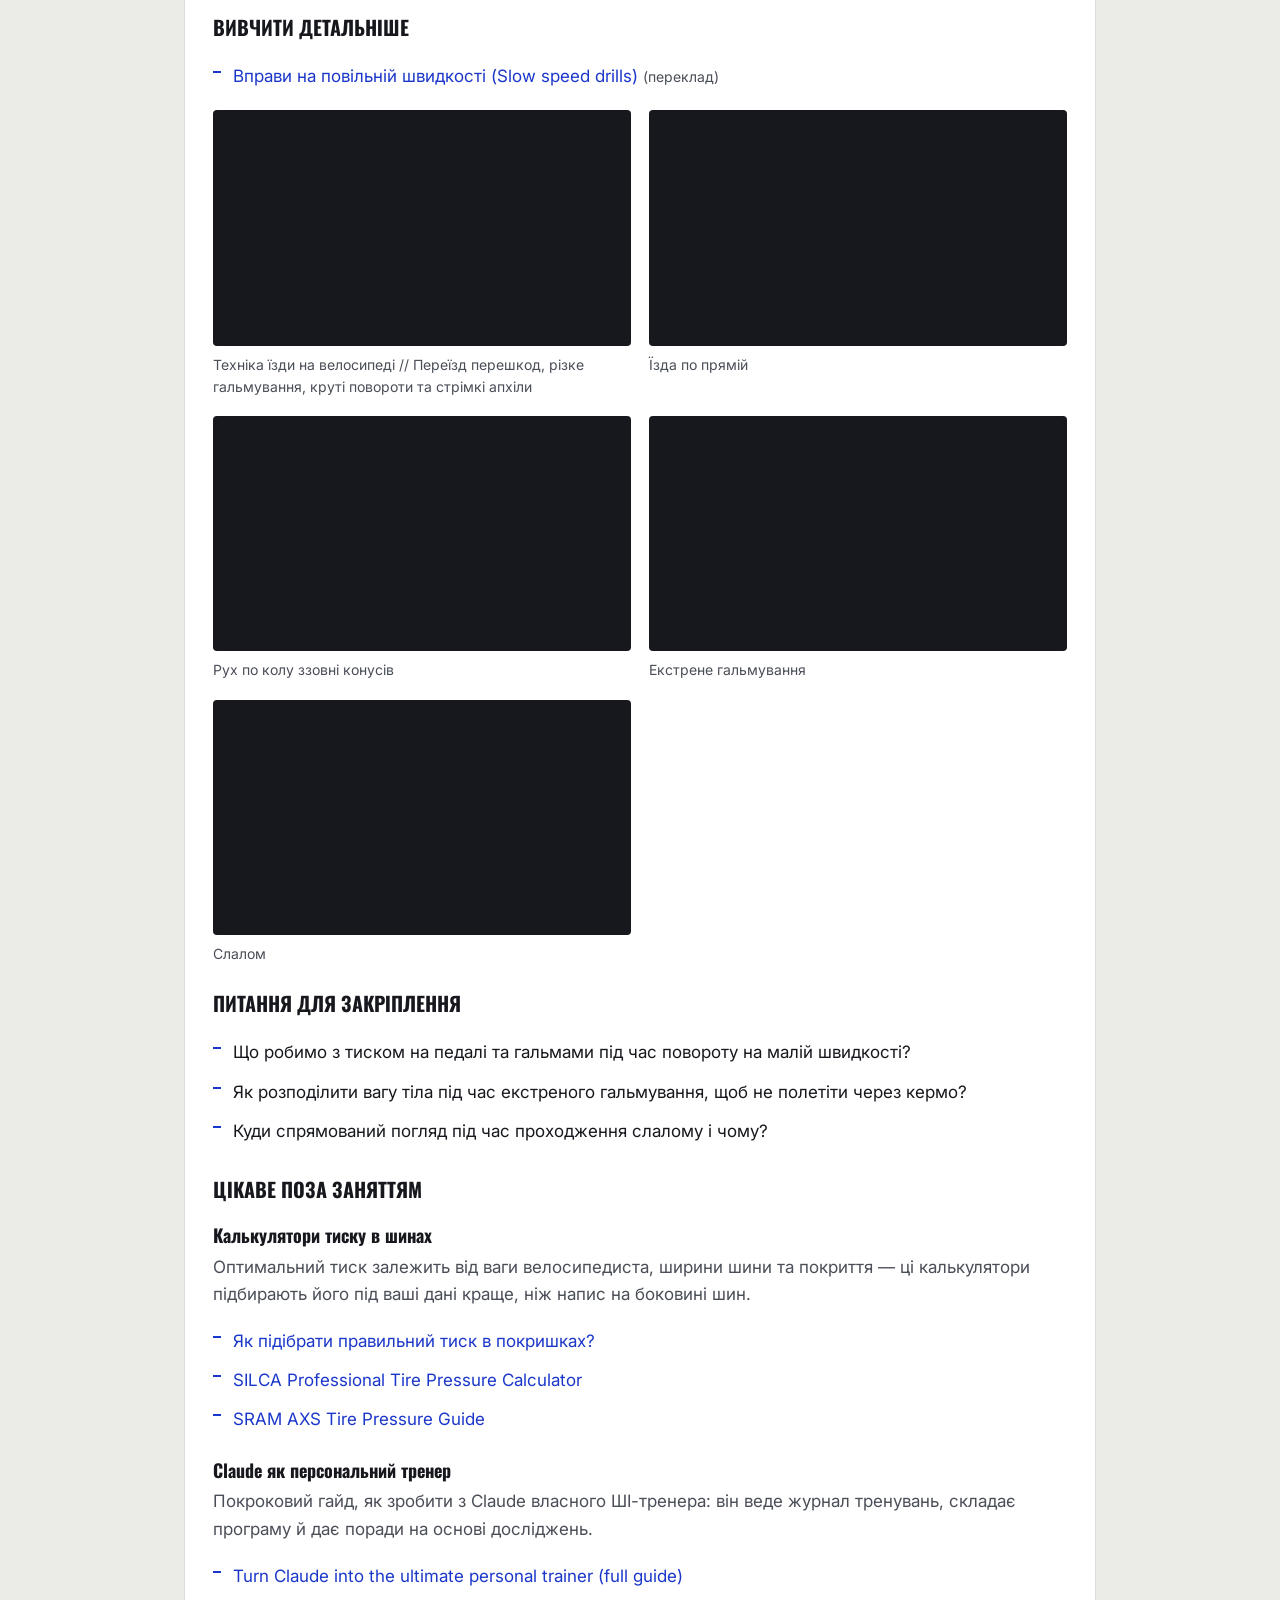
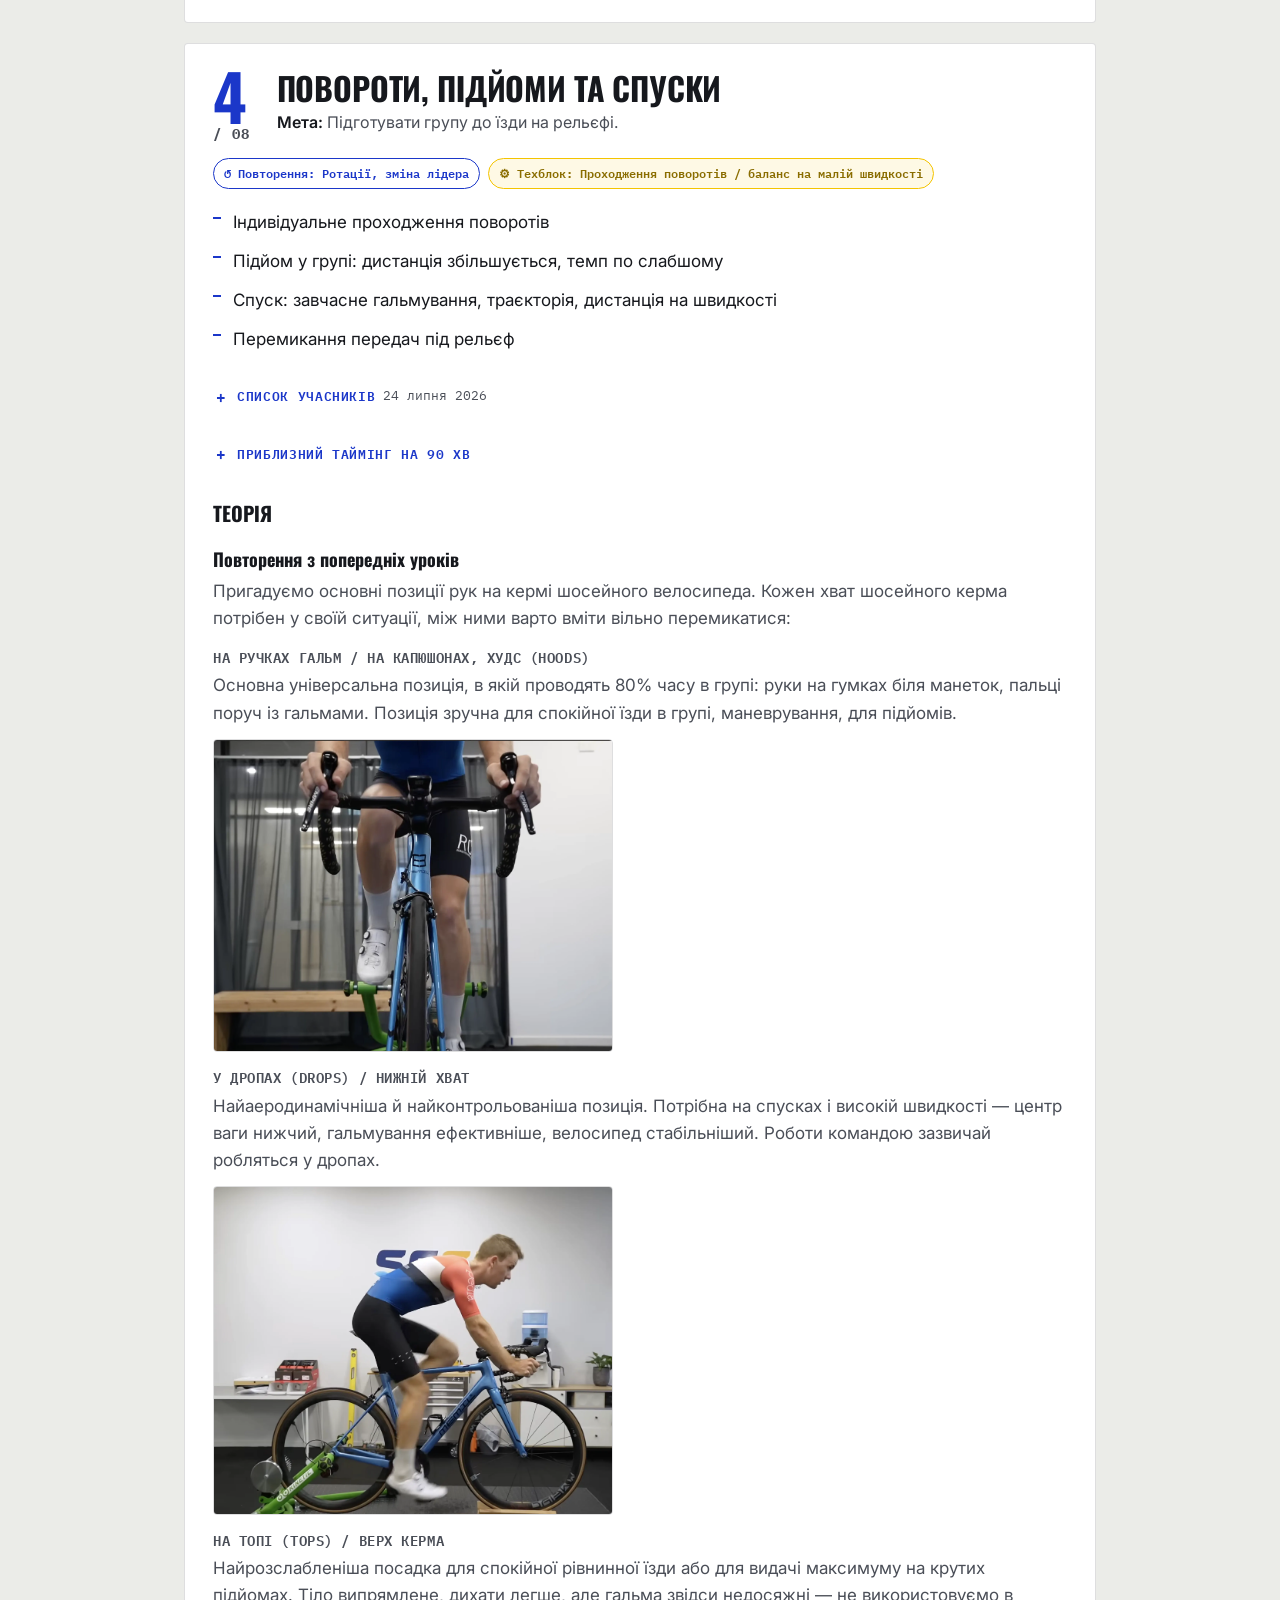
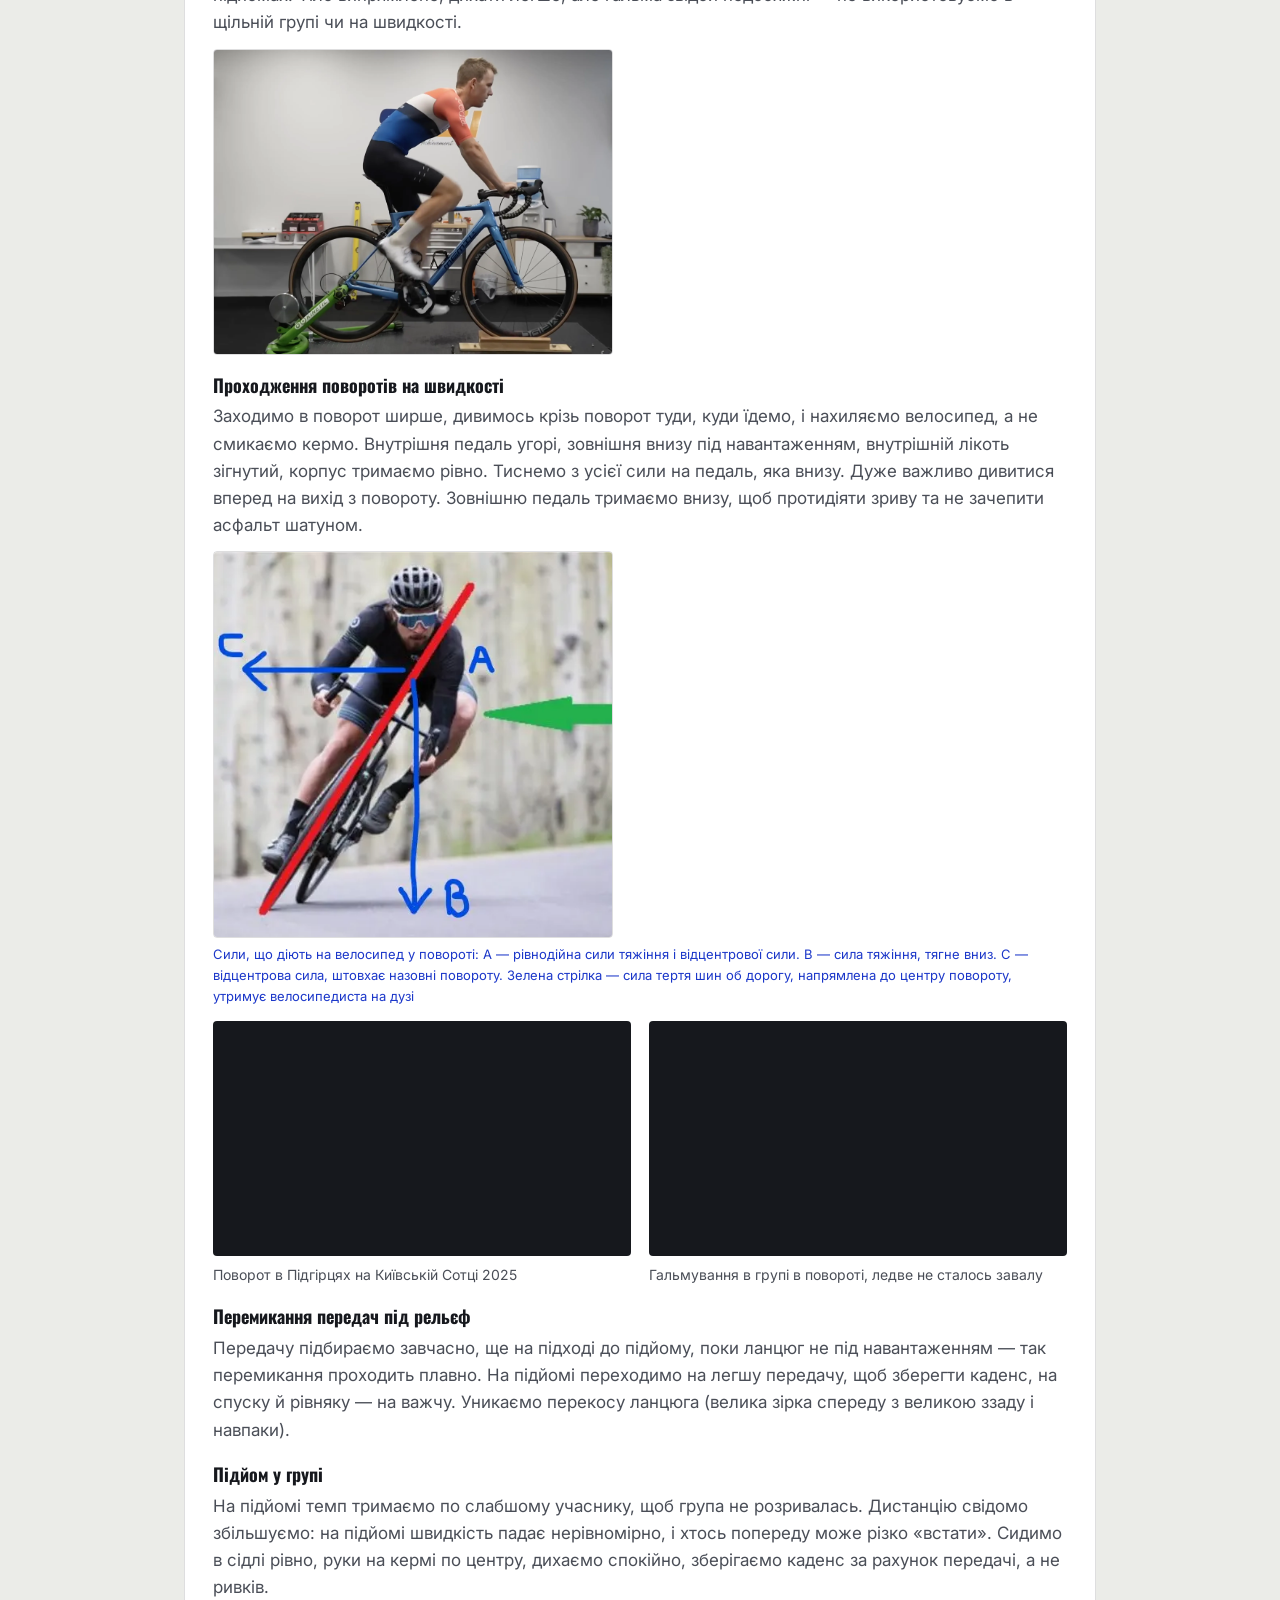
==== commit c18cb527: "feat: add blog with post about electronic shifting Extract shared header, footer and styles into sit" ====
--- a/index.html
+++ b/index.html
@@ -26,6 +26,8 @@
 <link rel="preconnect" href="https://fonts.googleapis.com">
 <link rel="preconnect" href="https://fonts.gstatic.com" crossorigin>
 <link href="https://fonts.googleapis.com/css2?family=Oswald:wght@500;600;700&family=Inter:wght@400;500;600&family=IBM+Plex+Mono:wght@500;600&display=swap" rel="stylesheet">
+<link rel="stylesheet" href="site.css">
+<script src="site.js" defer></script>
 <style>
   :root{
     --paper:#EBECE8;
@@ -239,7 +241,10 @@
     font-size:24px;color:#fff;margin:0 0 12px}
   footer a{color:var(--signal)}
   footer .links{display:flex;flex-wrap:wrap;gap:24px;margin-top:8px}
-  footer .rules-block{margin:0 0 40px}
+  footer .rules-block{margin:0 0 40px;scroll-margin-top:20px;
+    background:rgba(255,255,255,.05);border:1px solid rgba(255,255,255,.14);
+    border-left:4px solid var(--signal);border-radius:12px;padding:24px 28px}
+  footer .rules-block h3{color:var(--signal)}
   footer .rules-block p{margin:0 0 4px;color:rgba(255,255,255,.55)}
   footer .content-list li{color:rgba(255,255,255,.85)}
   footer .content-list li::before{background:var(--signal)}
@@ -279,7 +284,8 @@
 </head>
 <body>
 
-<header class="hero bleed">
+<header class="hero bleed" id="top">
+    <div data-site-menu></div>
     <p class="eyebrow">Cycling 101 · Група S</p>
     <h1>Тренування<span class="sub">для новачків</span></h1>
     <p class="subtitle">Підготовка до <a href="https://velosotka.github.io/" target="_blank" rel="noopener">Київської Сотки</a></p>
@@ -319,7 +325,7 @@
 
 <footer class="bleed">
   <hr class="centerline">
-  <section class="rules-block">
+  <section class="rules-block" id="rules">
     <h3>Базові правила безпеки</h3>
     <p>Діють на кожному занятті незалежно від теми.</p>
     <ul class="content-list">
@@ -332,9 +338,7 @@
     </ul>
   </section>
   <hr class="centerline">
-  <h3>Автор</h3>
-  <p><a href="https://github.com/alexandear" target="_blank" rel="noopener">Олександр Редько</a></p>
-  <p><a href="https://github.com/alexandear/cycling101" target="_blank" rel="noopener">Код вебсайту</a></p>
+  <div data-site-footer></div>
 </footer>
 
 <script>
@@ -344,8 +348,8 @@
 }
 const monthsGenitive=["січня","лютого","березня","квітня","травня","червня","липня","серпня","вересня","жовтня","листопада","грудня"];
 function formatDate(src){
-  // e.g. "images/registered_people_1_2026-07-03.png"
-  const m=src.match(/(\d{4})-(\d{2})-(\d{2})/);
+  // e.g. "images/1_registered_people_20260703.png"
+  const m=src.match(/(\d{4})(\d{2})(\d{2})/);
   if(!m) return '';
   return `${+m[3]} ${monthsGenitive[+m[2]-1]} ${m[1]}`;
 }
@@ -357,7 +361,7 @@
     n:1, title:"Базове ознайомлення",
     goal:"Зібрати групу, оцінити рівень, дати базу безпечної групової їзди.",
     tech:"Жести, рух колоною та парами, здача зміни",
-    registeredPeople:"images/registered_people_1_2026-07-03.png",
+    registeredPeople:"images/1_registered_people_20260703.png",
     participants:[
       {name:"Олександр",instagram:"https://instagram.com/oleksandr.red",strava:"https://www.strava.com/athletes/alexandear",instructor:true},
       {name:"Катерина",instagram:"https://www.instagram.com/cath.peackle/",strava:"https://www.strava.com/athletes/164546529"},
@@ -378,7 +382,7 @@
     ],
     theory:[
       {h:"Навіщо їздити в групі", text:"У групі рухатися легше й швидше: ті, хто попереду, приймають на себе вітер, а решта економить до 60% сил у «затінку». Це основа шосейних гонок і довгих виїздів. А ще це весело.",
-        img:"images/peloton-aerodynamics.jpg",
+        img:"images/1_peloton-aerodynamics.jpg",
         imgAlt:"Розподіл аеродинамічного опору в пелотоні (CFD-моделювання)",
         imgLink:"https://www.sciencedirect.com/science/article/pii/S0167610518306755",
         imgCaption:"Аеродинамічний опір у пелотоні на швидкості 45 км/год залежно від кількості учасників. Джерело: Blocken et al. (2018)"},
@@ -437,7 +441,7 @@
     goal:"Відпрацювати оглядування назад та рух однією рукою до автоматизму.",
     recap:"Жести, рух колоною та парами",
     tech:"Поворот назад, кермування однією рукою, гальмування в групі",
-    registeredPeople:"images/registered_people_2_2026-07-10.webp",
+    registeredPeople:"images/2_registered_people_20260710.webp",
     participants:[
       {name:"Олександр",instagram:"https://instagram.com/oleksandr.red",strava:"https://www.strava.com/athletes/alexandear",instructor:true},
       {name:"Катерина",instagram:"https://www.instagram.com/cath.peackle/",strava:"https://www.strava.com/athletes/164546529"},
@@ -459,7 +463,7 @@
         ["Як виглядає здача зміни лівим ліктем від Дмитра Мельникова на реальній гонці. Дивимось очима Дениса Шатохіна","https://youtu.be/IogNBu8Kd8M"]
       ]},
       {h:"Навіщо оглядатися назад", text:"Перед будь-яким маневром — перелаштуванням, обгоном, зупинкою — потрібно бачити, що робиться позаду, чи готова група, чи є машина тощо. Це рефлекс, який тренується окремо, щоб новачки не смикали кермо в бік, куди дивляться.",
-        img:"images/mvdp_stare.png",
+        img:"images/2_mvdp_stare.png",
         imgAlt:"Матьє ван дер Пул озирається назад під час гонки",
         imgLink:"https://www.threads.com/@cycling4sanity/post/DatrZNJkjEJ",
         imgCaption:"Матьє ван дер Пул: бро… ти пропустив свою зміну. Зараз я тебе дропну"},
@@ -493,8 +497,8 @@
       {h:"Як гарно сфотографувати велосипед", text:"Поради від бренду Pure Cycles, щоб знімок велосипеда виглядав професійно.", articles:[
         ["How to photograph your bike — Pure Cycles","https://www.purecycles.com/blogs/bicycle-news/136740359-how-to-photograph-your-bike"]
       ], figs:[
-        {img:"images/bike_photo_yes.jpg",imgAlt:"Вдале фото велосипеда",imgCaption:"✅ Так - інший фон може ще покращити фото"},
-        {img:"images/bike_photo_no.jpg",imgAlt:"Невдале фото велосипеда",imgCaption:"❌ Ні - погано все"}
+        {img:"images/2_bike_photo_yes.jpg",imgAlt:"Вдале фото велосипеда",imgCaption:"✅ Так - інший фон може ще покращити фото"},
+        {img:"images/2_bike_photo_no.jpg",imgAlt:"Невдале фото велосипеда",imgCaption:"❌ Ні - погано все"}
       ]}
     ]
   },
@@ -503,7 +507,7 @@
     goal:"Закріпити роботу парами й командою та огляд назад, напрацювати базовий контроль велосипеда на малій швидкості — баланс, повороти, гальмування, слалом.",
     recap:"Робота парами й командою, огляд назад",
     tech:"Баланс на малій швидкості, повільні повороти, екстрене гальмування, слалом",
-    registeredPeople:"images/registered_people_3_2026-07-17.webp",
+    registeredPeople:"images/3_registered_people_20260717.webp",
     participants:[
       {name:"Олександр",instagram:"https://instagram.com/oleksandr.red",strava:"https://www.strava.com/athletes/alexandear",instructor:true},
       {name:"Володимир",instagram:"https://www.instagram.com/priadka_volodymyr/",strava:"https://www.strava.com/athletes/165044567"},
@@ -570,7 +574,7 @@
     goal:"Підготувати групу до їзди на рельєфі.",
     recap:"Ротації, зміна лідера",
     tech:"Проходження поворотів / баланс на малій швидкості",
-    registeredPeople:"images/registered_people_4_2026-07-24.webp",
+    registeredPeople:"images/4_registered_people_20260724.webp",
     participants:[
       {name:"Олександр",instagram:"https://instagram.com/oleksandr.red",strava:"https://www.strava.com/athletes/alexandear",instructor:true},
       {name:"Альона",instagram:"https://www.instagram.com/alyona.pechernaya/",strava:"https://www.strava.com/athletes/86595086"},
@@ -600,12 +604,12 @@
     ],
     theory:[
       {h:"Повторення з попередніх уроків", text:"Пригадуємо основні позиції рук на кермі шосейного велосипеда. Кожен хват шосейного керма потрібен у своїй ситуації, між ними варто вміти вільно перемикатися:", items:[
-        {h:"На ручках гальм / на капюшонах, худс (hoods)", text:"Основна універсальна позиція, в якій проводять 80% часу в групі: руки на гумках біля манеток, пальці поруч із гальмами. Позиція зручна для спокійної їзди в групі, маневрування, для підйомів.", img:"images/position_handlebars_hoods.png", imgAlt:"Руки на ручках гальм (hoods)"},
-        {h:"У дропах (drops) / нижній хват", text:"Найаеродинамічніша й найконтрольованіша позиція. Потрібна на спусках і високій швидкості — центр ваги нижчий, гальмування ефективніше, велосипед стабільніший. Роботи командою зазвичай робляться у дропах.", img:"images/position_handlebar_drops.png", imgAlt:"Руки на нижньому хваті (drops)"},
-        {h:"На топі (tops) / верх керма", text:"Найрозслабленіша посадка для спокійної рівнинної їзди або для видачі максимуму на крутих підйомах. Тіло випрямлене, дихати легше, але гальма звідси недосяжні — не використовуємо в щільній групі чи на швидкості.", img:"images/position_handlebar_tops.png", imgAlt:"Руки на верху керма (tops)"},
+        {h:"На ручках гальм / на капюшонах, худс (hoods)", text:"Основна універсальна позиція, в якій проводять 80% часу в групі: руки на гумках біля манеток, пальці поруч із гальмами. Позиція зручна для спокійної їзди в групі, маневрування, для підйомів.", img:"images/4_position_handlebars_hoods.png", imgAlt:"Руки на ручках гальм (hoods)"},
+        {h:"У дропах (drops) / нижній хват", text:"Найаеродинамічніша й найконтрольованіша позиція. Потрібна на спусках і високій швидкості — центр ваги нижчий, гальмування ефективніше, велосипед стабільніший. Роботи командою зазвичай робляться у дропах.", img:"images/4_position_handlebar_drops.png", imgAlt:"Руки на нижньому хваті (drops)"},
+        {h:"На топі (tops) / верх керма", text:"Найрозслабленіша посадка для спокійної рівнинної їзди або для видачі максимуму на крутих підйомах. Тіло випрямлене, дихати легше, але гальма звідси недосяжні — не використовуємо в щільній групі чи на швидкості.", img:"images/4_position_handlebar_tops.png", imgAlt:"Руки на верху керма (tops)"},
       ]},
       {h:"Проходження поворотів на швидкості", text:"Заходимо в поворот ширше, дивимось крізь поворот туди, куди їдемо, і нахиляємо велосипед, а не смикаємо кермо. Внутрішня педаль угорі, зовнішня внизу під навантаженням, внутрішній лікоть зігнутий, корпус тримаємо рівно. Тиснемо з усієї сили на педаль, яка внизу. Дуже важливо дивитися вперед на вихід з повороту. Зовнішню педаль тримаємо внизу, щоб протидіяти зриву та не зачепити асфальт шатуном.",
-        img:"images/cornering_forces.jpeg",
+        img:"images/4_cornering_forces.jpeg",
         imgAlt:"Сили, що діють на велосипед у повороті",
         imgLink:"https://www.trainerroad.com/forum/t/cornering-technique/85793",
         imgCaption:"Сили, що діють на велосипед у повороті: A — рівнодійна сили тяжіння і відцентрової сили. B — сила тяжіння, тягне вниз. C — відцентрова сила, штовхає назовні повороту. Зелена стрілка — сила тертя шин об дорогу, напрямлена до центру повороту, утримує велосипедиста на дузі",
@@ -657,11 +661,29 @@
     n:5, title:"Складніші дорожні умови",
     goal:"Навчити контролю за поганого зчеплення.",
     recap:"Підйоми-спуски, робота з передачами",
-    tech:"Змійка між конусами, восьмірки",
+    registeredPeople:"images/5_registered_people_20260731.webp",
+    participants:[
+      {name:"Олександр",instagram:"https://instagram.com/oleksandr.red",strava:"https://www.strava.com/athletes/alexandear",instructor:true},
+    ],
+    tech:"Їзда без рук, змійка, вісьмірки",
     content:[
       "Мокра та слизька дорога, гравій",
       "Плавне кермування без різких рухів",
       "Дистанція за поганого зчеплення"
+    ],
+    detailed:[
+      ["7:30–7:40","Збір та повторення","План заняття. Пояснення новим учасникам про їзду в групі та основні сигнали. Всі інші водять велосипед рукою, намагаючись втримати баланс."],
+      ["7:40–8:05","Розминка групою","Їдемо парами, по одному, розворот парами. Повторюємо сигнали та погляд назад, тримаючись за партнера. Спробувати плавне гальмування парами без «гармошки»."],
+      ["8:05–8:20","Практика на дорозі","Їзда однією рукою, обидві руки над кермом, їзда без рук."],
+      ["8:20–8:55","Практика на мототреку","Дуже повільна їзда по прямій, підняття фляги із землі, змійка змінюючи хвати, змійка не по прямій, хоп через перешкоду (переднім колесом, заднім, обома), вісімки на паркомісці."],
+      ["8:55–8:59","Підсумок","Повторення ключового."],
+      ["9:00","🕯️ Хвилина мовчання","Загальнонаціональна щоденна хвилина мовчання — зупиняємось, вшановуємо пам'ять."],
+      ["9:01","☕ Кава та розмови","Опційно: їдемо спілкуватись у велокафе «Лайба»."],
+    ],
+    theory:[
+      // How to get on/off a bike https://youtu.be/GLDofv-XTUo
+      // How to Cycle Safely in the Rain? https://www.tri247.com/guides/how-to-cycle-safely-in-the-rain
+      {h:"", text:""},
     ]
   },
   {
@@ -695,7 +717,19 @@
       "Учасники по черзі ведуть групу",
       "Загальний фідбек кожному та оцінка прогресу"
     ]
-  }
+  },
+  // Useful links for further reading and practice
+  // How to handle contact during cycling (overlapping image) https://youtu.be/SDgbC9GhZGs
+  // ALP Cycles Coaching Bike Handling Drills https://youtu.be/GdAXA_hbR5w
+  // Drills to improve your bike handling https://www.pactimo.com/en-uk/blogs/cycling-training-coaching-tips/a-more-complete-cyclist
+  // Forget Everything, Here’s Why You SHOULD Brake In Corners! https://youtu.be/b6MZMENPXS8
+  // How To Bunny Hop A Bike | GCN's Pro Cycling Tips https://youtu.be/-nOu5TYGvoU
+  // How To Track Stand Like A Pro | Essential Cycling Skills https://youtu.be/-0VnQJF_WKQ
+  // How To Wheelie | GCN's Pro Tips https://youtu.be/C2JZ31B4FBs
+  // This Skill Will Transform Your Cycling (Rotating Paceline) https://youtu.be/yvnIpMYK-AY
+  // How to Roll Turns Like a Pro (Group Riding 101) https://youtu.be/hygRE4yQW2s
+  // U-Turn Cornering Tips https://youtu.be/lLSDQAHt3Nc
+  // I Watched 100 Bike Crashes: Here is Why They Happen https://youtu.be/T3d_WqtIDA8
 ];
 
 // Turns a youtu.be/<id>, youtube.com/watch?v=<id> or youtube.com/shorts/<id> URL (with optional ?t=<seconds>) into an embeddable one.
--- a/site.css
+++ b/site.css
@@ -0,0 +1,37 @@
+/* Site-wide chrome shared by every page: burger menu + footer links.
+   Relies on the design tokens (--signal, --card, ...) defined by each page. */
+
+/* ---- Burger menu ---- */
+.menu{position:absolute;top:20px;right:max(24px,calc((100% - 912px) / 2));z-index:20}
+.menu-toggle{
+  list-style:none;cursor:pointer;display:inline-flex;align-items:center;justify-content:center;
+  width:44px;height:44px;border:1px solid rgba(255,255,255,.4);border-radius:10px;color:#fff;
+}
+.menu-toggle::-webkit-details-marker{display:none}
+.menu-toggle:hover,.menu[open] .menu-toggle{border-color:var(--signal);color:var(--signal)}
+.menu-panel{
+  position:absolute;top:52px;right:0;min-width:200px;padding:8px;
+  display:flex;flex-direction:column;background:var(--card);color:var(--ink);
+  border:1px solid var(--line-strong);border-radius:10px;box-shadow:0 12px 34px rgba(0,0,0,.28);
+}
+.menu-panel a{padding:11px 14px;border-radius:6px;color:var(--ink);font-weight:600}
+.menu-panel a:hover{background:var(--paper);text-decoration:none}
+.menu-sep{height:1px;margin:6px 8px;background:var(--line)}
+/* Reserve room for the burger so the eyebrow's line stops before it. */
+.eyebrow{padding-right:56px}
+.eyebrow a{color:inherit;text-decoration:none}
+.eyebrow a:hover{opacity:.8}
+
+/* ---- Footer links ---- */
+.footer-nav{
+  display:flex;flex-wrap:wrap;justify-content:center;gap:14px 30px;
+  margin:36px 0 0;padding-top:28px;border-top:1px solid rgba(255,255,255,.16);
+  font-family:"IBM Plex Mono",monospace;font-weight:600;font-size:13px;
+  letter-spacing:.12em;text-transform:uppercase;
+}
+.footer-nav a{color:rgba(255,255,255,.7)}
+.footer-nav a:hover{color:var(--signal);text-decoration:none}
+
+@media (max-width:640px){
+  .menu{top:16px;right:18px}
+}
